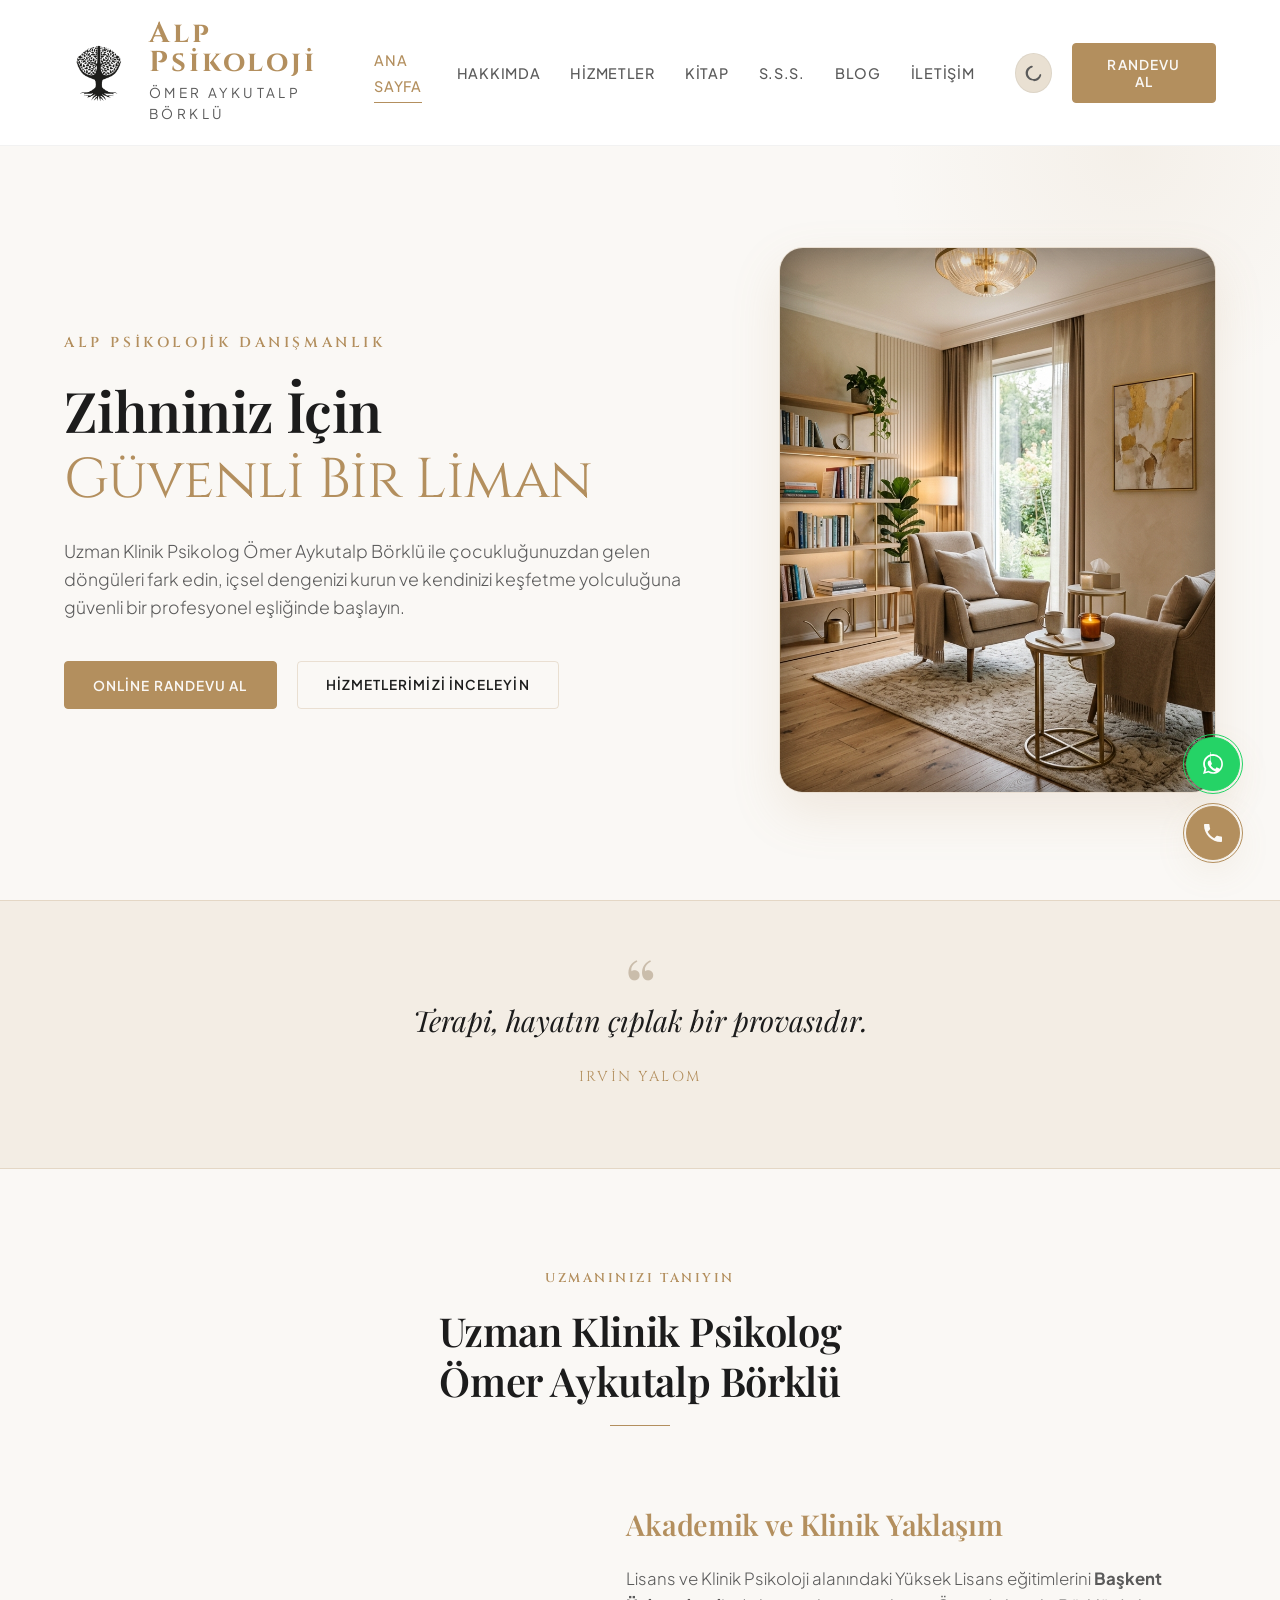
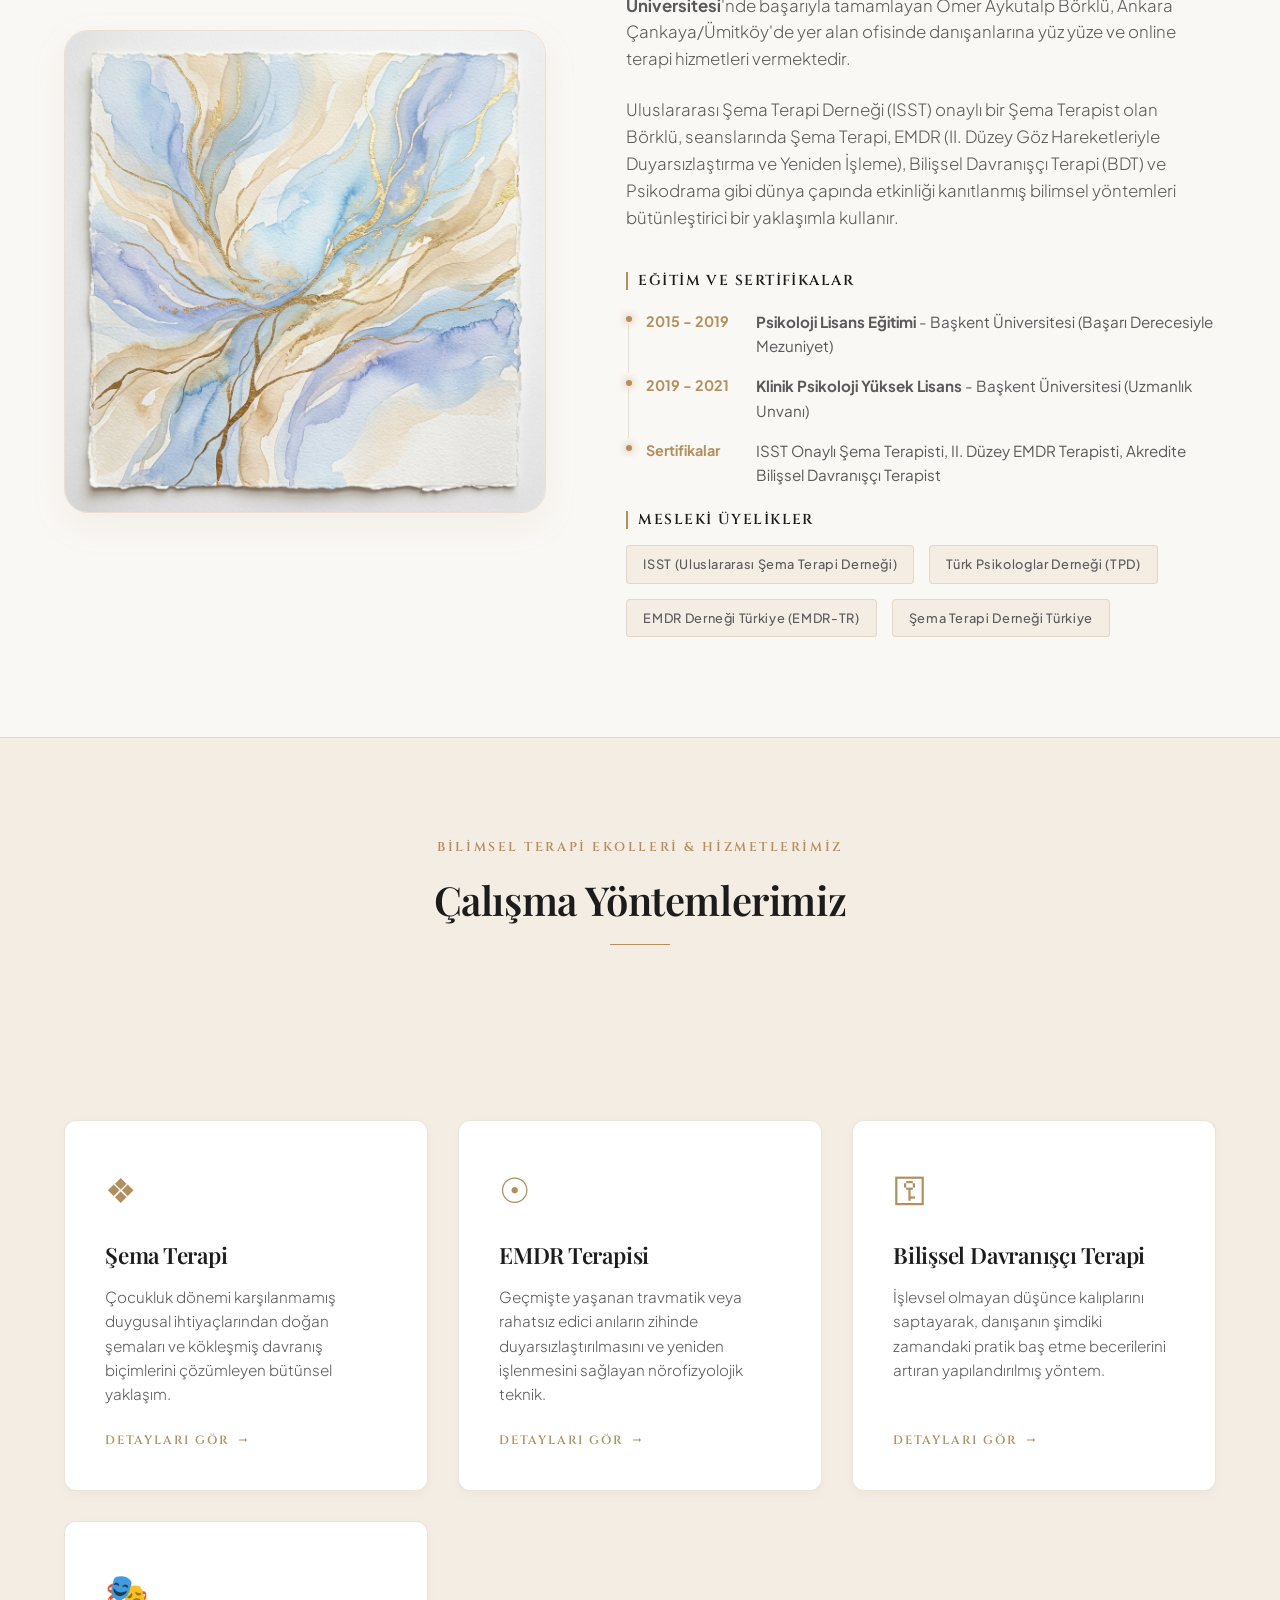
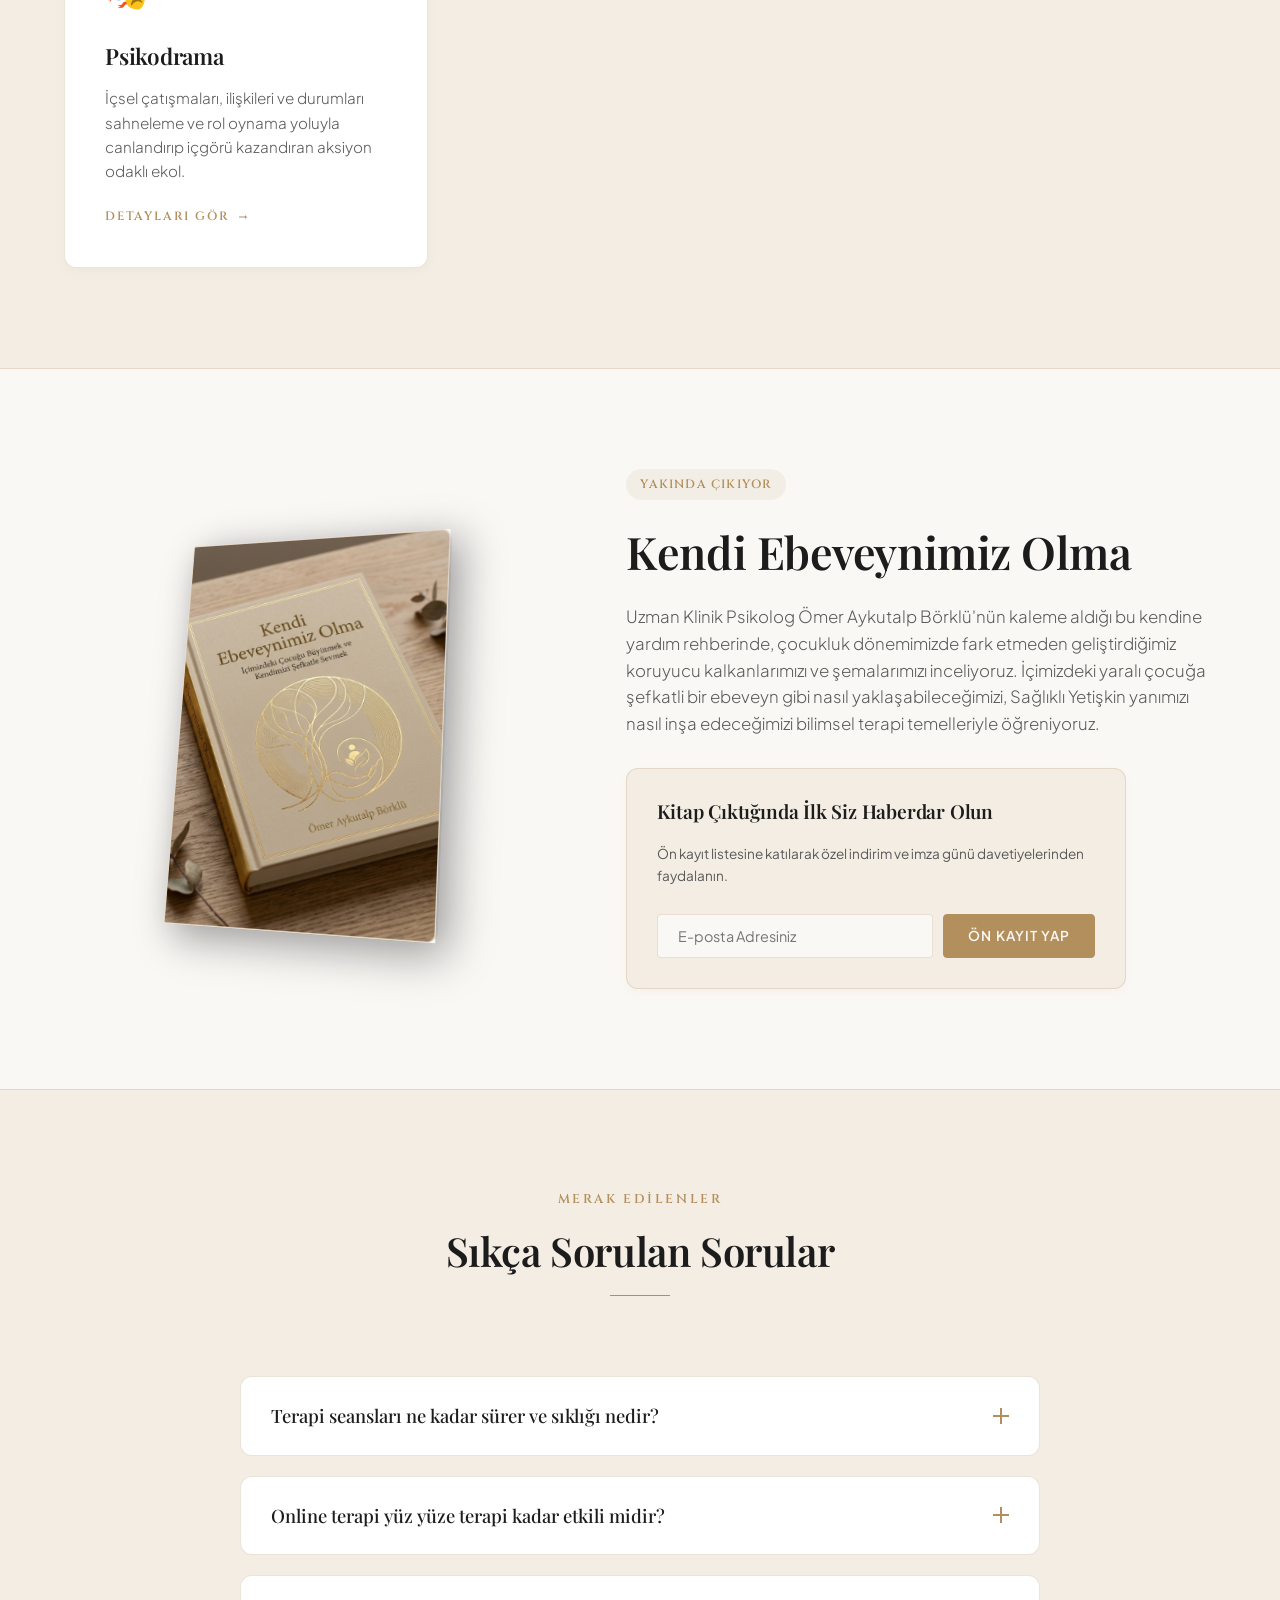
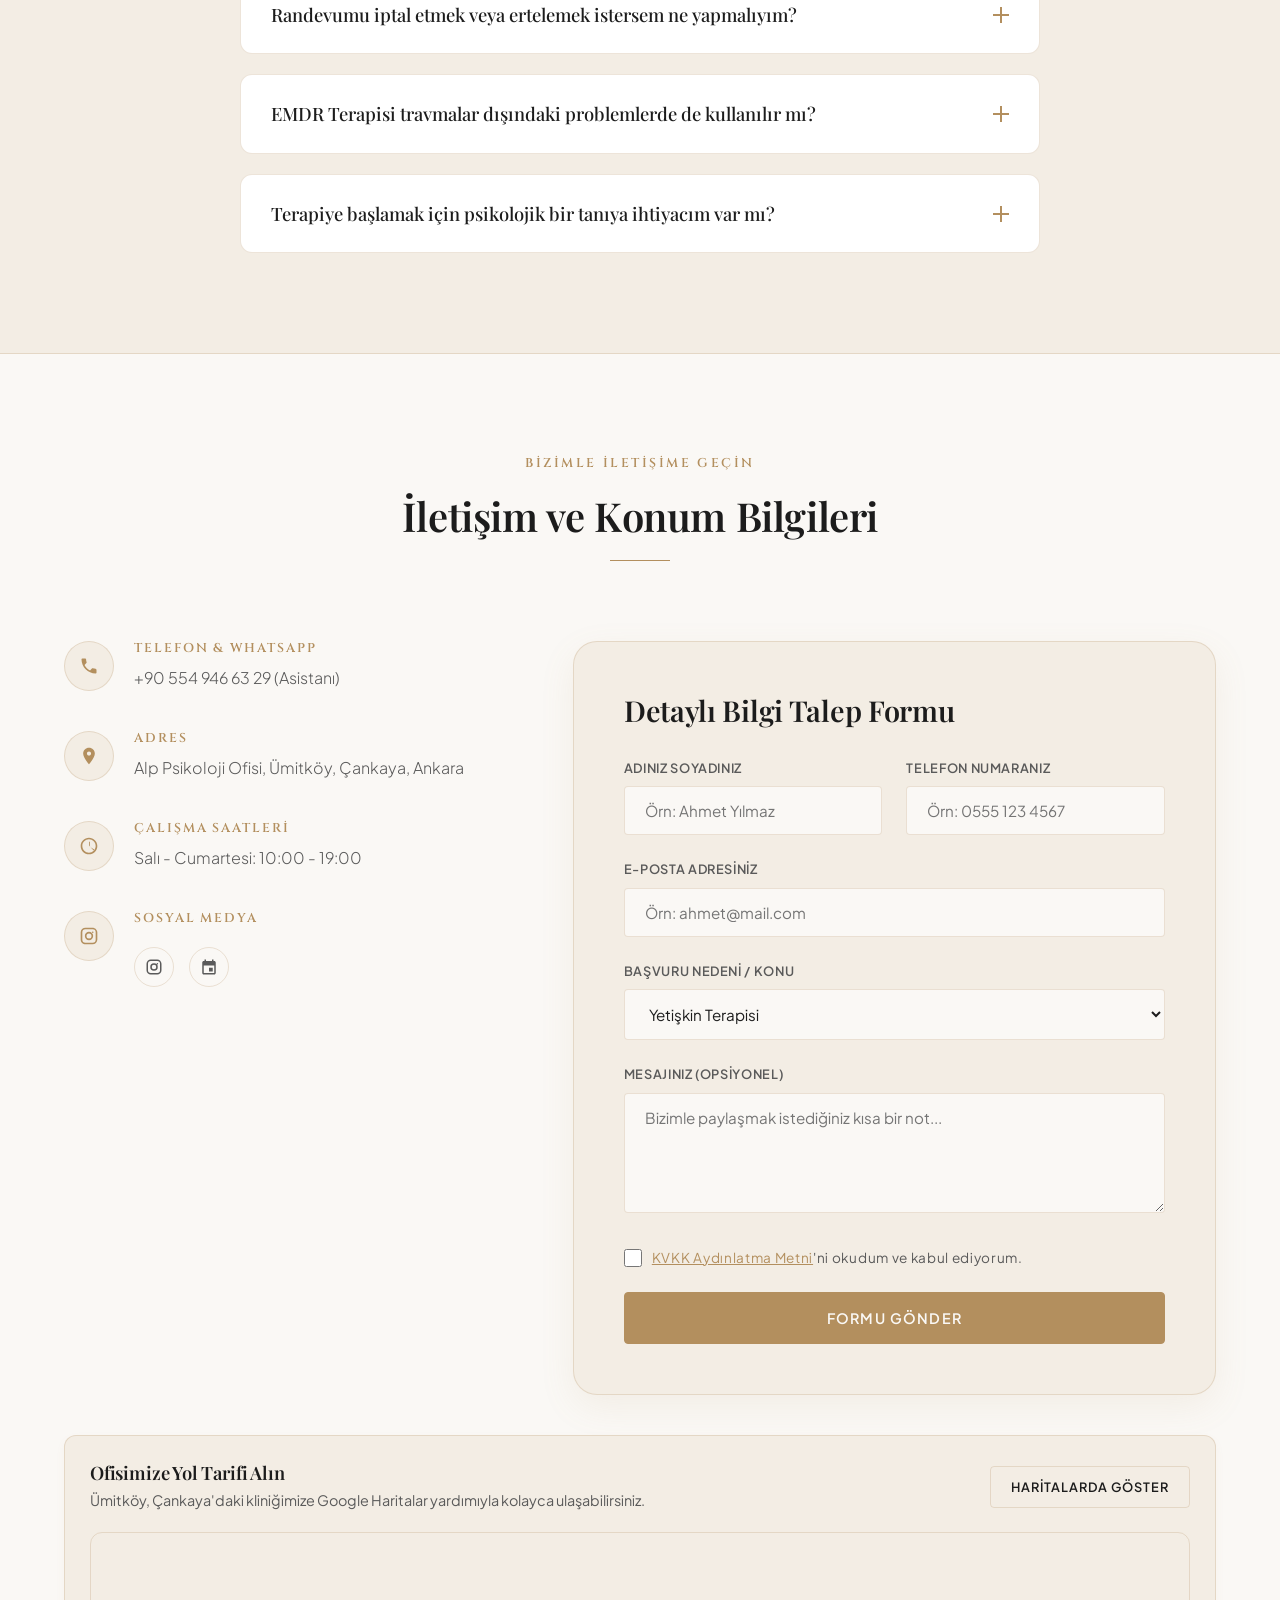
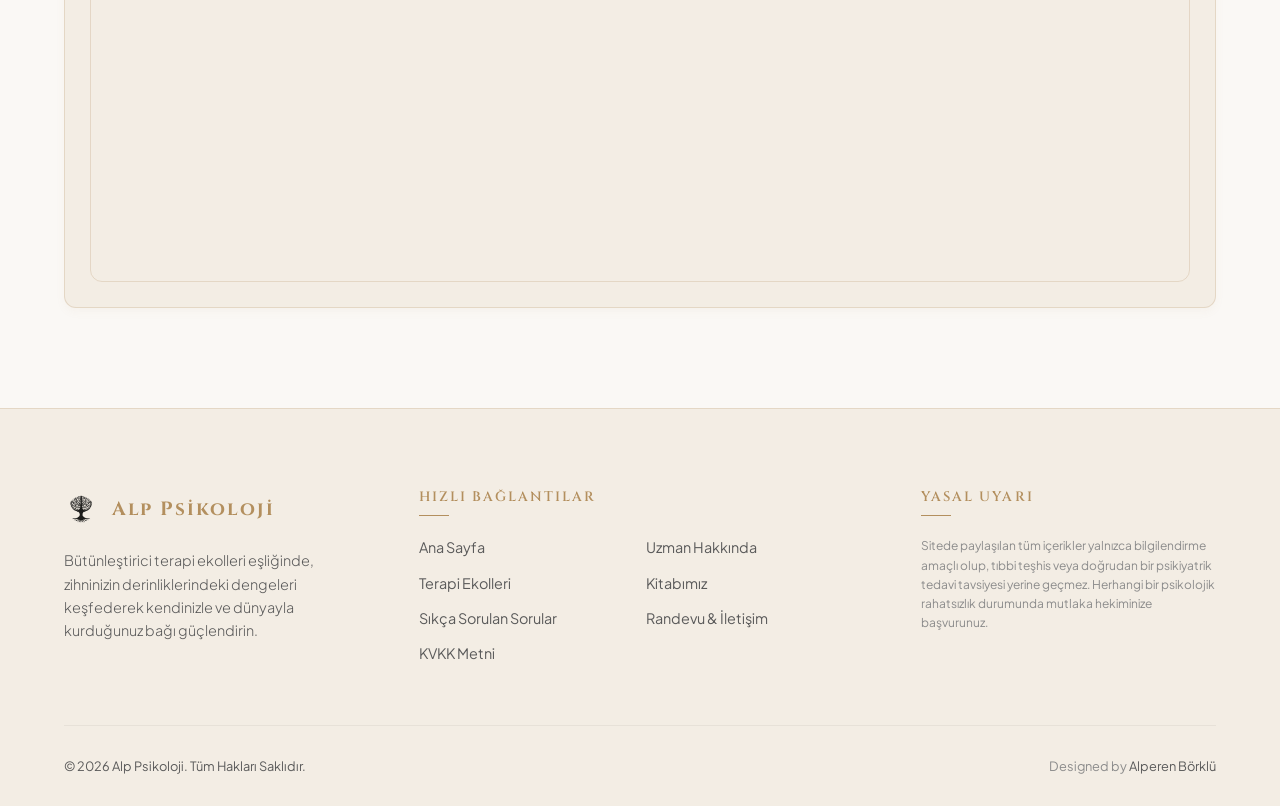
==== index.html @ 18c64558 "Move blog section and modal to dedicated blog.html subpage with safe cross-linking" ====
<!DOCTYPE html>
<html lang="tr" data-theme="dark">
<head>
    <meta charset="UTF-8">
    <meta name="viewport" content="width=device-width, initial-scale=1.0">
    <title>Alp Psikoloji | Uzman Klinik Psikolog Ömer Aykutalp Börklü</title>
    
    <!-- Meta Descriptions for SEO -->
    <meta name="description" content="Ankara Ümitköy'de Uzman Klinik Psikolog Ömer Aykutalp Börklü önderliğinde Şema Terapi, EMDR ve BDT ekolleriyle yetişkin, çift ve ergen terapisi. Alp Psikoloji.">
    <meta name="keywords" content="Alp Psikoloji, Aykutalp Börklü, Klinik Psikolog Ankara, Şema Terapi Ankara, EMDR Ankara, Ümitköy Psikolog, Çift Terapisi Ankara">
    <meta name="author" content="Alp Psikoloji">
    
    <!-- Favicon -->
    <link rel="icon" type="image/png" href="logo.png">
    
    <!-- CSS Stylesheet -->
    <link rel="stylesheet" href="style.css">
</head>
<body>

    <!-- ==========================================================================
       SVG Sprite Definition (Embedding icons directly to prevent external request failures)
       ========================================================================== -->
    <svg xmlns="http://www.w3.org/2000/svg" style="display: none;">
        <symbol id="icon-sun" viewBox="0 0 24 24">
            <path d="M12 7c-2.76 0-5 2.24-5 5s2.24 5 5 5 5-2.24 5-5-2.24-5-5-5zM2 13h2c.55 0 1-.45 1-1s-.45-1-1-1H2c-.55 0-1 .45-1 1s.45 1 1 1zm18 0h2c.55 0 1-.45 1-1s-.45-1-1-1h-2c-.55 0-1 .45-1 1s.45 1 1 1zM11 2v2c0 .55.45 1 1 1s1-.45 1-1V2c0-.55-.45-1-1-1s-1 .45-1 1zm0 18v2c0 .55.45 1 1 1s1-.45 1-1v-2c0-.55-.45-1-1-1s-1 .45-1 1zM5.99 4.58c-.39-.39-1.03-.39-1.41 0s-.39 1.03 0 1.41l1.06 1.06c.39.39 1.03.39 1.41 0s.39-1.03 0-1.41L5.99 4.58zm12.37 12.37c-.39-.39-1.03-.39-1.41 0s-.39 1.03 0 1.41l1.06 1.06c.39.39 1.03.39 1.41 0s.39-1.03 0-1.41l-1.06-1.06zm1.06-12.37c-.39-.39-1.03-.39-1.41 0l-1.06 1.06c-.39.39-.39 1.03 0 1.41s1.03.39 1.41 0l1.06-1.06c.39-.38.39-1.02 0-1.41zm-12.37 12.37c-.39-.39-1.03-.39-1.41 0l-1.06 1.06c-.39.39-.39 1.03 0 1.41s1.03.39 1.41 0l1.06-1.06c.39-.38.39-1.02 0-1.41z"/>
        </symbol>
        <symbol id="icon-moon" viewBox="0 0 24 24">
            <path d="M12.3 22h-.1c-5.5 0-10-4.5-10-10 0-4.8 3.5-8.9 8.2-9.8.6-.1 1.2.3 1.3.9.1.6-.2 1.2-.8 1.4-3.4 1-5.7 4.1-5.7 7.5 0 4.4 3.6 8 8 8 3.4 0 6.5-2.3 7.5-5.7.2-.6.8-.9 1.4-.8.6.1 1 .7.9 1.3-.9 4.7-5 8.2-9.8 8.2z"/>
        </symbol>
        <symbol id="icon-phone" viewBox="0 0 24 24">
            <path d="M20.01 15.38c-1.23 0-2.42-.2-3.53-.56-.35-.12-.74-.03-1.02.24l-2.2 2.2c-2.83-1.44-5.15-3.75-6.59-6.59l2.2-2.21c.28-.26.36-.65.25-1C8.7 6.45 8.5 5.25 8.5 4c0-.55-.45-1-1-1H4c-.55 0-1 .45-1 1 0 9.39 7.61 17 17 17 .55 0 1-.45 1-1v-3.5c0-.55-.45-1-1-1z"/>
        </symbol>
        <symbol id="icon-email" viewBox="0 0 24 24">
            <path d="M20 4H4c-1.1 0-1.99.9-1.99 2L2 18c0 1.1.9 2 2 2h16c1.1 0 2-.9 2-2V6c0-1.1-.9-2-2-2zm0 4l-8 5-8-5V6l8 5 8-5v2z"/>
        </symbol>
        <symbol id="icon-whatsapp" viewBox="0 0 24 24">
            <path d="M12.04 2c-5.46 0-9.91 4.45-9.91 9.91 0 1.75.46 3.45 1.32 4.95L2.05 22l5.25-1.38c1.45.79 3.08 1.21 4.74 1.21 5.46 0 9.91-4.45 9.91-9.91 0-2.65-1.03-5.14-2.9-7.01A9.816 9.816 0 0 0 12.04 2zm0 1.66c2.2 0 4.27.86 5.82 2.41a8.17 8.17 0 0 1 2.41 5.83c0 4.54-3.7 8.24-8.24 8.24-1.45 0-2.86-.38-4.11-1.11l-.3-.18-3.06.8.82-2.99-.2-.31a8.182 8.182 0 0 1-1.25-4.34c0-4.54 3.7-8.25 8.24-8.25zm-3.53 4.75c-.19 0-.52.07-.79.37-.27.3-1.03 1.01-1.03 2.47 0 1.46 1.07 2.87 1.22 3.08.15.2 2.1 3.2 5.08 4.49.71.31 1.26.49 1.69.63.71.22 1.36.19 1.87.12.57-.08 1.76-.72 2.01-1.41.25-.69.25-1.29.18-1.41-.07-.12-.27-.19-.57-.34-.3-.15-1.76-.87-2.03-.97-.27-.1-.47-.15-.67.15-.2.3-.77.97-.94 1.17-.17.2-.35.22-.65.07a8.216 8.216 0 0 1-2.48-1.53c-.76-.68-1.27-1.52-1.42-1.77-.15-.3-.02-.46.13-.61.13-.13.3-.35.45-.52.15-.17.2-.3.3-.5.1-.2.05-.37-.02-.52-.08-.15-.67-1.62-.92-2.22-.24-.6-.5-52-.69-.52zm0 .01z"/>
        </symbol>
        <symbol id="icon-location" viewBox="0 0 24 24">
            <path d="M12 2C8.13 2 5 5.13 5 9c0 5.25 7 13 7 13s7-7.75 7-13c0-3.87-3.13-7-7-7zm0 9.5c-1.38 0-2.5-1.12-2.5-2.5s1.12-2.5 2.5-2.5 2.5 1.12 2.5 2.5-1.12 2.5-2.5 2.5z"/>
        </symbol>
        <symbol id="icon-clock" viewBox="0 0 24 24">
            <path d="M11.99 2C6.47 2 2 6.48 2 12s4.47 10 9.99 10C17.52 22 22 17.52 22 12S17.52 2 11.99 2zm.01 18c-4.42 0-8-3.58-8-8s3.58-8 8-8 8 3.58 8 8-3.58 8-8 8zm-.5-13H13v6l5.25 3.15-.75 1.23L12 11.5V7z"/>
        </symbol>
        <symbol id="icon-arrow-right" viewBox="0 0 24 24">
            <path d="M16.01 11H4v2h12.01v3L20 12l-3.99-4v3z"/>
        </symbol>
        <symbol id="icon-close" viewBox="0 0 24 24">
            <path d="M19 6.41L17.59 5 12 10.59 6.41 5 5 6.41 10.59 12 5 17.59 6.41 19 12 13.41 17.59 19 19 17.59 13.41 12z"/>
        </symbol>
        <symbol id="icon-instagram" viewBox="0 0 24 24">
            <path d="M7.8 2h8.4C19.4 2 22 4.6 22 7.8v8.4a5.8 5.8 0 0 1-5.8 5.8H7.8C4.6 22 2 19.4 2 16.2V7.8A5.8 5.8 0 0 1 7.8 2zm-.2 2A3.6 3.6 0 0 0 4 7.6v8.8A3.6 3.6 0 0 0 7.6 20h8.8a3.6 3.6 0 0 0 3.6-3.6V7.6A3.6 3.6 0 0 0 16.4 4H7.6zm8.9 2.5a1 1 0 1 1 0 2 1 1 0 0 1 0-2zM12 7a5 5 0 1 1 0 10 5 5 0 0 1 0-10zm0 2a3 3 0 1 0 0 6 3 3 0 0 0 0-6z"/>
        </symbol>
        <symbol id="icon-doktortakvimi" viewBox="0 0 24 24">
            <!-- Calendar style vector representing Doctor Calendar -->
            <path d="M19 4h-1V2h-2v2H8V2H6v2H5c-1.11 0-1.99.9-1.99 2L3 20c0 1.1.89 2 2 2h14c1.1 0 2-.9 2-2V6c0-1.1-.9-2-2-2zm0 16H5V10h14v10zm-2-7h-5v5h5v-5z"/>
        </symbol>
    </svg>

    <!-- ==========================================================================
       Header / Navigation
       ========================================================================== -->
    <header>
        <div class="container header-container">
            <a href="#home" class="logo-link">
                <img src="logo-psikolog-aykutalp-börklü.png" alt="Alp Psikoloji Logo" class="logo-img logo-dark-theme">
                <img src="logo-psikolog-aykutalp-börklü-siyah.png" alt="Alp Psikoloji Logo" class="logo-img logo-light-theme">
                <div class="brand-text">
                    <span class="brand-name">Alp Psikoloji</span>
                    <span class="brand-sub">Ömer Aykutalp Börklü</span>
                </div>
            </a>
            
            <nav>
                <ul class="nav-list">
                    <li><a href="#home" class="nav-link active">Ana Sayfa</a></li>
                    <li><a href="#about" class="nav-link">Hakkımda</a></li>
                    <li><a href="#services" class="nav-link">Hizmetler</a></li>
                    <li><a href="#book" class="nav-link">Kitap</a></li>
                    <li><a href="#faq" class="nav-link">S.S.S.</a></li>
                    <li><a href="blog.html" class="nav-link">Blog</a></li>
                    <li><a href="#contact" class="nav-link">İletişim</a></li>
                </ul>
                <div class="nav-actions">
                    <button class="theme-toggle" id="theme-toggle" aria-label="Temayı Değiştir">
                        <svg class="theme-icon"><use href="#icon-sun"></use></svg>
                    </button>
                    <button class="btn btn-primary open-booking-wizard">Randevu Al</button>
                </div>
            </nav>
            
            <!-- Burger Menu for Mobile -->
            <div class="burger-menu" id="burger-menu" aria-label="Menüyü Aç">
                <div class="burger-bar"></div>
                <div class="burger-bar"></div>
                <div class="burger-bar"></div>
            </div>
        </div>
    </header>

    <!-- Mobile Nav Drawer Overlay -->
    <div class="mobile-nav-overlay" id="mobile-nav">
        <ul class="mobile-nav-list">
            <li><a href="#home" class="mobile-nav-link">Ana Sayfa</a></li>
            <li><a href="#about" class="mobile-nav-link">Hakkımda</a></li>
            <li><a href="#services" class="mobile-nav-link">Hizmetler</a></li>
            <li><a href="#book" class="mobile-nav-link">Kitap</a></li>
            <li><a href="#faq" class="mobile-nav-link">Sıkça Sorulan Sorular</a></li>
            <li><a href="blog.html" class="mobile-nav-link">Blog</a></li>
            <li><a href="#contact" class="mobile-nav-link">İletişim</a></li>
        </ul>
        <button class="btn btn-primary open-booking-wizard" style="width: 100%;">Randevu Al</button>
    </div>

    <main>
        <!-- ==========================================================================
           Hero Section
           ========================================================================== -->
        <section id="home" class="hero">
            <div class="container hero-grid">
                <div class="hero-content reveal">
                    <span class="hero-tagline">Alp Psikolojik Danışmanlık</span>
                    <h1 class="hero-title">Zihniniz İçin<br><span>Güvenli Bir Liman</span></h1>
                    <p class="hero-description">Uzman Klinik Psikolog Ömer Aykutalp Börklü ile çocukluğunuzdan gelen döngüleri fark edin, içsel dengenizi kurun ve kendinizi keşfetme yolculuğuna güvenli bir profesyonel eşliğinde başlayın.</p>
                    <div class="hero-buttons">
                        <button class="btn btn-primary open-booking-wizard">Online Randevu Al</button>
                        <a href="#services" class="btn btn-secondary">Hizmetlerimizi İnceleyin</a>
                    </div>
                </div>
                <div class="hero-img-wrapper reveal reveal-delay-2">
                    <img src="images/office_interior.png" alt="Alp Psikoloji Ofis" class="hero-img">
                </div>
            </div>
        </section>

        <!-- ==========================================================================
           Quote Section
           ========================================================================== -->
        <section class="quote-section">
            <div class="container quote-container reveal">
                <span class="quote-icon">“</span>
                <p class="quote-text">Terapi, hayatın çıplak bir provasıdır.</p>
                <span class="quote-author">Irvin Yalom</span>
            </div>
        </section>

        <!-- ==========================================================================
           Hakkımda (About) Section
           ========================================================================== -->
        <section id="about" class="about">
            <div class="container">
                <div class="section-header reveal">
                    <span class="section-subtitle">Uzmanınızı Tanıyın</span>
                    <h2 class="section-title">Uzman Klinik Psikolog<br>Ömer Aykutalp Börklü</h2>
                </div>
                
                <div class="about-grid">
                    <div class="about-img-wrapper reveal">
                        <img src="images/therapy_abstract.png" alt="Sanatsal Terapi Temsili" class="about-img">
                    </div>
                    
                    <div class="about-bio reveal reveal-delay-2">
                        <h3>Akademik ve Klinik Yaklaşım</h3>
                        <p class="about-text">Lisans ve Klinik Psikoloji alanındaki Yüksek Lisans eğitimlerini <strong>Başkent Üniversitesi</strong>'nde başarıyla tamamlayan Ömer Aykutalp Börklü, Ankara Çankaya/Ümitköy'de yer alan ofisinde danışanlarına yüz yüze ve online terapi hizmetleri vermektedir.</p>
                        <p class="about-text">Uluslararası Şema Terapi Derneği (ISST) onaylı bir Şema Terapist olan Börklü, seanslarında Şema Terapi, EMDR (II. Düzey Göz Hareketleriyle Duyarsızlaştırma ve Yeniden İşleme), Bilişsel Davranışçı Terapi (BDT) ve Psikodrama gibi dünya çapında etkinliği kanıtlanmış bilimsel yöntemleri bütünleştirici bir yaklaşımla kullanır.</p>
                        
                        <div class="about-education">
                            <h4 class="education-title">Eğitim ve Sertifikalar</h4>
                            <div class="timeline">
                                <div class="timeline-item">
                                    <span class="timeline-year">2015 - 2019</span>
                                    <p class="timeline-desc"><strong>Psikoloji Lisans Eğitimi</strong> - Başkent Üniversitesi (Başarı Derecesiyle Mezuniyet)</p>
                                </div>
                                <div class="timeline-item">
                                    <span class="timeline-year">2019 - 2021</span>
                                    <p class="timeline-desc"><strong>Klinik Psikoloji Yüksek Lisans</strong> - Başkent Üniversitesi (Uzmanlık Unvanı)</p>
                                </div>
                                <div class="timeline-item">
                                    <span class="timeline-year">Sertifikalar</span>
                                    <p class="timeline-desc">ISST Onaylı Şema Terapisti, II. Düzey EMDR Terapisti, Akredite Bilişsel Davranışçı Terapist</p>
                                </div>
                            </div>
                        </div>

                        <div class="about-memberships">
                            <h4 class="education-title" style="margin-bottom: 12px;">Mesleki Üyelikler</h4>
                            <div class="memberships-grid">
                                <span class="membership-tag">ISST (Uluslararası Şema Terapi Derneği)</span>
                                <span class="membership-tag">Türk Psikologlar Derneği (TPD)</span>
                                <span class="membership-tag">EMDR Derneği Türkiye (EMDR-TR)</span>
                                <span class="membership-tag">Şema Terapi Derneği Türkiye</span>
                            </div>
                        </div>
                    </div>
                </div>
            </div>
        </section>

        <!-- ==========================================================================
           Ekoller & Hizmetler (Services) Section
           ========================================================================== -->
        <section id="services" class="services">
            <div class="container">
                <div class="section-header reveal">
                    <span class="section-subtitle">Bilimsel Terapi Ekolleri & Hizmetlerimiz</span>
                    <h2 class="section-title">Çalışma Yöntemlerimiz</h2>
                </div>

                <div class="tabs-container reveal">
                    <button class="tab-btn active" data-tab="tab-methods">Uygulanan Terapi Ekolleri</button>
                    <button class="tab-btn" data-tab="tab-specialties">Uzmanlık Alanları</button>
                </div>

                <!-- Tab 1: Methods -->
                <div id="tab-methods" class="tab-pane active">
                    <div class="methods-grid">
                        <div class="method-card reveal" data-content-key="schema-terapi">
                            <div>
                                <div class="method-icon">❖</div>
                                <h3 class="method-title">Şema Terapi</h3>
                                <p class="method-desc">Çocukluk dönemi karşılanmamış duygusal ihtiyaçlarından doğan şemaları ve kökleşmiş davranış biçimlerini çözümleyen bütünsel yaklaşım.</p>
                            </div>
                            <span class="method-more">Detayları Gör <svg><use href="#icon-arrow-right"></use></svg></span>
                        </div>

                        <div class="method-card reveal reveal-delay-1" data-content-key="emdr-terapisi">
                            <div>
                                <div class="method-icon">☉</div>
                                <h3 class="method-title">EMDR Terapisi</h3>
                                <p class="method-desc">Geçmişte yaşanan travmatik veya rahatsız edici anıların zihinde duyarsızlaştırılmasını ve yeniden işlenmesini sağlayan nörofizyolojik teknik.</p>
                            </div>
                            <span class="method-more">Detayları Gör <svg><use href="#icon-arrow-right"></use></svg></span>
                        </div>

                        <div class="method-card reveal reveal-delay-2" data-content-key="bdt-terapisi">
                            <div>
                                <div class="method-icon">⚿</div>
                                <h3 class="method-title">Bilişsel Davranışçı Terapi</h3>
                                <p class="method-desc">İşlevsel olmayan düşünce kalıplarını saptayarak, danışanın şimdiki zamandaki pratik baş etme becerilerini artıran yapılandırılmış yöntem.</p>
                            </div>
                            <span class="method-more">Detayları Gör <svg><use href="#icon-arrow-right"></use></svg></span>
                        </div>

                        <div class="method-card reveal reveal-delay-3" data-content-key="psikodrama">
                            <div>
                                <div class="method-icon">🎭</div>
                                <h3 class="method-title">Psikodrama</h3>
                                <p class="method-desc">İçsel çatışmaları, ilişkileri ve durumları sahneleme ve rol oynama yoluyla canlandırıp içgörü kazandıran aksiyon odaklı ekol.</p>
                            </div>
                            <span class="method-more">Detayları Gör <svg><use href="#icon-arrow-right"></use></svg></span>
                        </div>
                    </div>
                </div>

                <!-- Tab 2: Specialties -->
                <div id="tab-specialties" class="tab-pane">
                    <div class="specialties-grid">
                        <div class="specialty-item" data-content-key="yetiskin-terapisi">
                            <span class="specialty-bullet"></span>
                            <span class="specialty-title">Yetişkin Psikoterapisi</span>
                        </div>
                        <div class="specialty-item" data-content-key="cift-terapisi">
                            <span class="specialty-bullet"></span>
                            <span class="specialty-title">Aile & Çift Danışmanlığı</span>
                        </div>
                        <div class="specialty-item" data-content-key="ergen-terapisi">
                            <span class="specialty-bullet"></span>
                            <span class="specialty-title">Çocuk-Ergen Danışmanlığı</span>
                        </div>
                        <div class="specialty-item" data-content-key="yas-danismanligi">
                            <span class="specialty-bullet"></span>
                            <span class="specialty-title">Yas Danışmanlığı</span>
                        </div>
                    </div>
                </div>
            </div>
        </section>

        <!-- ==========================================================================
           Book Promotion Section
           ========================================================================== -->
        <section id="book" class="book-section">
            <div class="container book-grid">
                <div class="book-showcase reveal">
                    <div class="book-container">
                        <div class="book-spine"></div>
                        <div class="book-cover">
                            <img src="images/book_cover.png" alt="Kendi Ebeveynimiz Olma Kitap Kapağı">
                        </div>
                        <div class="book-pages"></div>
                    </div>
                </div>

                <div class="book-info reveal reveal-delay-2">
                    <span class="book-label">Yakında Çıkıyor</span>
                    <h2 class="book-title">Kendi Ebeveynimiz Olma</h2>
                    <p class="book-desc">Uzman Klinik Psikolog Ömer Aykutalp Börklü'nün kaleme aldığı bu kendine yardım rehberinde, çocukluk dönemimizde fark etmeden geliştirdiğimiz koruyucu kalkanlarımızı ve şemalarımızı inceliyoruz. İçimizdeki yaralı çocuğa şefkatli bir ebeveyn gibi nasıl yaklaşabileceğimizi, Sağlıklı Yetişkin yanımızı nasıl inşa edeceğimizi bilimsel terapi temelleriyle öğreniyoruz.</p>
                    
                    <form class="waitlist-form" id="waitlist-form">
                        <h3 class="waitlist-title">Kitap Çıktığında İlk Siz Haberdar Olun</h3>
                        <p style="font-size: 0.85rem; color: var(--text-secondary); margin-bottom: 12px;">Ön kayıt listesine katılarak özel indirim ve imza günü davetiyelerinden faydalanın.</p>
                        <div class="waitlist-input-group">
                            <input type="email" placeholder="E-posta Adresiniz" class="waitlist-input" required aria-label="E-posta">
                            <button type="submit" class="btn btn-primary">Ön Kayıt Yap</button>
                        </div>
                        <div class="form-success-msg"></div>
                    </form>
                </div>
            </div>
        </section>

        <!-- ==========================================================================
           FAQ Section
           ========================================================================== -->
        <section id="faq" class="faq">
            <div class="container">
                <div class="section-header reveal">
                    <span class="section-subtitle">Merak Edilenler</span>
                    <h2 class="section-title">Sıkça Sorulan Sorular</h2>
                </div>

                <div class="faq-list reveal">
                    <div class="faq-item">
                        <div class="faq-question">
                            <span class="faq-title">Terapi seansları ne kadar sürer ve sıklığı nedir?</span>
                            <div class="faq-toggle-icon"></div>
                        </div>
                        <div class="faq-answer">
                            <div class="faq-answer-inner">
                                Bireysel terapi seanslarımız standart olarak 50 dakika sürmektedir. Terapi sıklığı, başlangıçta genellikle haftada bir kez olarak planlanır. Süreç ilerledikçe ve danışanın ihtiyacına göre iki haftada bire veya daha uzun aralıklara çekilebilir.
                            </div>
                        </div>
                    </div>

                    <div class="faq-item">
                        <div class="faq-question">
                            <span class="faq-title">Online terapi yüz yüze terapi kadar etkili midir?</span>
                            <div class="faq-toggle-icon"></div>
                        </div>
                        <div class="faq-answer">
                            <div class="faq-answer-inner">
                                Evet, bilimsel çalışmalar online terapinin (özellikle BDT, Şema Terapi ve EMDR süreçlerinde) yüz yüze terapi kadar etkili olduğunu göstermektedir. Şehir dışı veya yurt dışındaki danışanlarımız ya da fiziki olarak ofise gelemeyecek durumda olanlar için online terapi son derece verimli ve konforlu bir alternatiftir.
                            </div>
                        </div>
                    </div>

                    <div class="faq-item">
                        <div class="faq-question">
                            <span class="faq-title">Randevumu iptal etmek veya ertelemek istersem ne yapmalıyım?</span>
                            <div class="faq-toggle-icon"></div>
                        </div>
                        <div class="faq-answer">
                            <div class="faq-answer-inner">
                                Planlanan terapi saatleri size özel olarak ayrıldığından, randevu iptali veya erteleme taleplerinizi seans saatinden en az 24 saat önce asistanımıza iletmeniz gerekmektedir. Son 24 saat içerisinde yapılan iptallerde seans ücreti yansıtılabilmektedir.
                            </div>
                        </div>
                    </div>

                    <div class="faq-item">
                        <div class="faq-question">
                            <span class="faq-title">EMDR Terapisi travmalar dışındaki problemlerde de kullanılır mı?</span>
                            <div class="faq-toggle-icon"></div>
                        </div>
                        <div class="faq-answer">
                            <div class="faq-answer-inner">
                                Evet. EMDR terapisi büyük travmaların (kazalar, kayıplar, doğal afetler) yanı sıra; yaygın anksiyete, panik bozukluk, sosyal fobi, sınav kaygısı, performans kaygısı, yas ve kronik ağrılar gibi beynin işlevsel olmayan şekilde depoladığı her türlü zorlayıcı anının ve olumsuz inancın dönüştürülmesinde etkilidir.
                            </div>
                        </div>
                    </div>

                    <div class="faq-item">
                        <div class="faq-question">
                            <span class="faq-title">Terapiye başlamak için psikolojik bir tanıya ihtiyacım var mı?</span>
                            <div class="faq-toggle-icon"></div>
                        </div>
                        <div class="faq-answer">
                            <div class="faq-answer-inner">
                                Kesinlikle hayır. Terapiye başlamak için klinik bir teşhisinizin olması gerekmez. Hayatınızdaki ilişkisel sıkışmalar, kendinizi tıkanmış hissettiğiniz döngüler, yas, karar verme süreçleri, kendinizi daha iyi tanıma isteği veya sadece kendinize ait tarafsız bir paylaşım alanı oluşturma arzusu terapiye başlamak için en geçerli nedenlerdir.
                            </div>
                        </div>
                    </div>
                </div>
            </div>
        </section>

        <!-- ==========================================================================
           İletişim & Randevu (Contact) Section
           ========================================================================== -->
        <section id="contact" class="contact">
            <div class="container">
                <div class="section-header reveal">
                    <span class="section-subtitle">Bizimle İletişime Geçin</span>
                    <h2 class="section-title">İletişim ve Konum Bilgileri</h2>
                </div>

                <div class="contact-grid">
                    <div class="contact-info reveal">
                        <div class="contact-card">
                            <div class="contact-icon-wrapper">
                                <svg><use href="#icon-phone"></use></svg>
                            </div>
                            <div class="contact-card-content">
                                <h4>Telefon & WhatsApp</h4>
                                <p><a href="tel:+905549466329">+90 554 946 63 29</a> (Asistanı)</p>
                            </div>
                        </div>

                        <a href="https://www.google.com/maps/place/Klinik+Psikolog+Aykutalp+B%C3%B6rkl%C3%BC/@39.886705,32.6930462,17z/data=!3m1!4b1!4m6!3m5!1s0x14d339d3368fb105:0xf75956138d54cc17!8m2!3d39.886701!4d32.6979171!16s%2Fg%2F11lcpq_rms?entry=ttu&g_ep=EgoyMDI2MDYxMC4wIKXMDSoASAFQAw%3D%3D" target="_blank" class="contact-card">
                            <div class="contact-icon-wrapper">
                                <svg><use href="#icon-location"></use></svg>
                            </div>
                            <div class="contact-card-content">
                                <h4>Adres</h4>
                                <p>Alp Psikoloji Ofisi, Ümitköy, Çankaya, Ankara</p>
                            </div>
                        </a>

                        <div class="contact-card">
                            <div class="contact-icon-wrapper">
                                <svg><use href="#icon-clock"></use></svg>
                            </div>
                            <div class="contact-card-content">
                                <h4>Çalışma Saatleri</h4>
                                <p>Salı - Cumartesi: 10:00 - 19:00</p>
                            </div>
                        </div>

                        <div class="contact-card">
                            <div class="contact-icon-wrapper">
                                <svg><use href="#icon-instagram"></use></svg>
                            </div>
                            <div class="contact-card-content">
                                <h4>Sosyal Medya</h4>
                                <div class="contact-socials">
                                    <a href="https://www.instagram.com/psikologaykutalpborklu/" target="_blank" class="social-circle" aria-label="Instagram">
                                        <svg><use href="#icon-instagram"></use></svg>
                                    </a>
                                    <a href="https://www.doktortakvimi.com/omer-aykutalp-borklu/psikoloji/ankara" target="_blank" class="social-circle" aria-label="DoktorTakvimi">
                                        <svg><use href="#icon-doktortakvimi"></use></svg>
                                    </a>
                                </div>
                            </div>
                        </div>
                    </div>

                    <!-- Contact/Appointment Message Form -->
                    <div class="contact-form-wrapper reveal reveal-delay-2">
                        <h3 class="contact-form-title">Detaylı Bilgi Talep Formu</h3>
                        <form class="contact-form" id="direct-contact-form" action="javascript:void(0);">
                            <div class="input-box">
                                <label for="form-name">Adınız Soyadınız</label>
                                <input type="text" id="form-name" class="form-input" required placeholder="Örn: Ahmet Yılmaz">
                            </div>
                            <div class="input-box">
                                <label for="form-phone">Telefon Numaranız</label>
                                <input type="tel" id="form-phone" class="form-input" required placeholder="Örn: 0555 123 4567">
                            </div>
                            <div class="input-box form-full-width">
                                <label for="form-email">E-posta Adresiniz</label>
                                <input type="email" id="form-email" class="form-input" required placeholder="Örn: ahmet@mail.com">
                            </div>
                            <div class="input-box form-full-width">
                                <label for="form-subject">Başvuru Nedeni / Konu</label>
                                <select id="form-subject" class="form-select">
                                    <option value="Yetişkin Terapi">Yetişkin Terapisi</option>
                                    <option value="Çift Terapi">Aile & Çift Terapisi</option>
                                    <option value="Ergen Terapi">Çocuk - Ergen Terapisi</option>
                                    <option value="EMDR Terapi">EMDR Terapi</option>
                                    <option value="Genel Sorular">Diğer Konular / Bilgi Talebi</option>
                                </select>
                            </div>
                            <div class="input-box form-full-width">
                                <label for="form-msg">Mesajınız (Opsiyonel)</label>
                                <textarea id="form-msg" class="form-textarea" placeholder="Bizimle paylaşmak istediğiniz kısa bir not..."></textarea>
                            </div>
                            <div class="input-box form-full-width checkbox-box" style="flex-direction: row; align-items: center; gap: 10px; margin-top: 10px;">
                                <input type="checkbox" id="form-kvkk" required style="width: 18px; height: 18px; accent-color: var(--accent-gold); cursor: pointer;">
                                <label for="form-kvkk" style="text-transform: none; font-size: 0.85rem; font-weight: 400; cursor: pointer; color: var(--text-secondary);">
                                    <a href="#" class="open-kvkk-modal" style="text-decoration: underline; color: var(--accent-gold);">KVKK Aydınlatma Metni</a>'ni okudum ve kabul ediyorum.
                                </label>
                            </div>
                            <button type="submit" class="btn btn-primary">Formu Gönder</button>
                            <div class="form-success-msg" id="contact-success-msg"></div>
                        </form>
                    </div>
                </div>

                <!-- Google Map Card with Live Iframe -->
                <div class="map-link-card reveal" style="flex-direction: column; align-items: stretch; gap: 20px; padding: 25px;">
                    <div style="display: flex; justify-content: space-between; align-items: center; flex-wrap: wrap; gap: 15px;">
                        <div>
                            <h4 style="font-family: var(--font-heading); font-size: 1.15rem; margin-bottom: 5px;">Ofisimize Yol Tarifi Alın</h4>
                            <p style="font-size: 0.9rem; color: var(--text-secondary);">Ümitköy, Çankaya'daki kliniğimize Google Haritalar yardımıyla kolayca ulaşabilirsiniz.</p>
                        </div>
                        <a href="https://www.google.com/maps/place/Klinik+Psikolog+Aykutalp+B%C3%B6rkl%C3%BC/@39.886705,32.6930462,17z/data=!3m1!4b1!4m6!3m5!1s0x14d339d3368fb105:0xf75956138d54cc17!8m2!3d39.886701!4d32.6979171!16s%2Fg%2F11lcpq_rms?entry=ttu&g_ep=EgoyMDI2MDYxMC4wIKXMDSoASAFQAw%3D%3D" target="_blank" class="btn btn-secondary map-link-btn">Haritalarda Göster</a>
                    </div>
                    <div style="width: 100%; border-radius: var(--border-radius-md); overflow: hidden; border: 1px solid var(--border-color); aspect-ratio: 16 / 9; max-height: 350px;">
                        <iframe src="https://www.google.com/maps/embed?pb=!1m18!1m12!1m3!1d3060.7711467471676!2d32.69534217654519!3d39.88670498751515!2m3!1f0!2f0!3f0!3m2!1i1024!2i768!4f13.1!3m3!1m2!1s0x14d339d3368fb105%3A0xf75956138d54cc17!2sKlinik%20Psikolog%20Aykutalp%20B%C3%B6rkl%C3%BC!5e0!3m2!1str!2str!4v1718324000000!5m2!1str!2str" width="100%" height="100%" style="border:0;" allowfullscreen="" loading="lazy" referrerpolicy="no-referrer-when-downgrade"></iframe>
                    </div>
                </div>
            </div>
        </section>
    </main>

    <!-- ==========================================================================
       Footer
       ========================================================================== -->
    <footer>
        <div class="container footer-grid">
            <div class="footer-col">
                <div class="footer-logo">
                    <img src="logo-psikolog-aykutalp-börklü.png" alt="Alp Psikoloji Logo" class="footer-logo-img logo-dark-theme">
                    <img src="logo-psikolog-aykutalp-börklü-siyah.png" alt="Alp Psikoloji Logo" class="footer-logo-img logo-light-theme">
                    <span class="brand-name" style="font-size: 1.2rem;">Alp Psikoloji</span>
                </div>
                <p class="footer-desc">Bütünleştirici terapi ekolleri eşliğinde, zihninizin derinliklerindeki dengeleri keşfederek kendinizle ve dünyayla kurduğunuz bağı güçlendirin.</p>
            </div>
            
            <div class="footer-col">
                <h4 class="footer-title">Hızlı Bağlantılar</h4>
                <div class="footer-links">
                    <a href="index.html#home">Ana Sayfa</a>
                    <a href="index.html#about">Uzman Hakkında</a>
                    <a href="index.html#services">Terapi Ekolleri</a>
                    <a href="index.html#book">Kitabımız</a>
                    <a href="index.html#faq">Sıkça Sorulan Sorular</a>
                    <a href="index.html#contact">Randevu & İletişim</a>
                    <a href="#" class="open-kvkk-modal">KVKK Metni</a>
                </div>
            </div>
            
            <div class="footer-col">
                <h4 class="footer-title">Yasal Uyarı</h4>
                <p class="footer-legal-notice">Sitede paylaşılan tüm içerikler yalnızca bilgilendirme amaçlı olup, tıbbi teşhis veya doğrudan bir psikiyatrik tedavi tavsiyesi yerine geçmez. Herhangi bir psikolojik rahatsızlık durumunda mutlaka hekiminize başvurunuz.</p>
            </div>
        </div>
        
        <div class="container footer-bottom">
            <p class="copyright">&copy; 2026 Alp Psikoloji. Tüm Hakları Saklıdır.</p>
            <p class="developer-credit">Designed by <a href="https://alperenborklu.com" target="_blank">Alperen Börklü</a></p>
        </div>
    </footer>

    <!-- ==========================================================================
       Interactive Modals
       ========================================================================== -->
    
    <!-- Modal 1: Details Modal for Therapy Ekolleri & Specialties -->
    <div class="modal-overlay" id="details-modal">
        <div class="modal-box">
            <button class="modal-close-btn" aria-label="Kapat"><svg><use href="#icon-close"></use></svg></button>
            <div class="modal-body">
                <div class="detail-modal-header">
                    <span class="detail-modal-tag">Detay</span>
                    <h3 class="detail-modal-title">Başlık</h3>
                </div>
                <div class="detail-modal-content">
                    <!-- Dynamic Body Content Filled from script.js -->
                </div>
            </div>
        </div>
    </div>

    <!-- Modal 3: KVKK Aydınlatma Metni -->
    <div class="modal-overlay" id="kvkk-modal">
        <div class="modal-box" style="max-width: 650px;">
            <button class="modal-close-btn" aria-label="Kapat"><svg><use href="#icon-close"></use></svg></button>
            <div class="modal-body">
                <div class="detail-modal-header">
                    <span class="detail-modal-tag">Yasal Bilgilendirme</span>
                    <h3 class="detail-modal-title">KVKK Aydınlatma Metni</h3>
                </div>
                <div class="detail-modal-content" style="font-size: 0.9rem; line-height: 1.6; color: var(--text-secondary); display: flex; flex-direction: column; gap: 15px;">
                    <p><strong>Veri Sorumlusu:</strong> Alp Psikoloji - Uzman Klinik Psikolog Ömer Aykutalp Börklü</p>
                    <p>6698 sayılı Kişisel Verilerin Korunması Kanunu ("KVKK") uyarınca, kişisel verileriniz veri sorumlusu sıfatıyla tarafımızca aşağıda açıklanan kapsamda işlenebilecektir.</p>
                    
                    <h4 style="font-family: var(--font-heading); margin-top: 10px; color: var(--accent-gold); font-size: 1.1rem;">1. Kişisel Verilerin İşlenme Amacı</h4>
                    <p>Toplanan kişisel verileriniz (ad-soyad, telefon, e-posta, talep edilen hizmet ve (varsa) mesajınız); randevu talebinizin oluşturulması, terapi süreçlerinin planlanması, iletişim faaliyetlerinin yürütülmesi ve yasal yükümlülüklerin yerine getirilmesi amaçlarıyla işlenmektedir.</p>
                    
                    <h4 style="font-family: var(--font-heading); margin-top: 10px; color: var(--accent-gold); font-size: 1.1rem;">2. Kişisel Verilerin Aktarılması</h4>
                    <p>Kişisel verileriniz, herhangi bir üçüncü şahsa veya kuruma ticari amaçla aktarılmamakta olup; yalnızca yasal mevzuat uyarınca yetkili resmi kurum ve kuruluşlara, hukuki yükümlülüklerimizi yerine getirmek amacıyla aktarılabilecektir.</p>
                    
                    <h4 style="font-family: var(--font-heading); margin-top: 10px; color: var(--accent-gold); font-size: 1.1rem;">3. Veri Sahibi Olarak Haklarınız</h4>
                    <p>KVKK'nın 11. maddesi kapsamında, kişisel verilerinizin işlenip işlenmediğini öğrenme, işlenmişse buna ilişkin bilgi talep etme, kişisel verilerinizin eksik veya yanlış işlenmiş olması hâlinde bunların düzeltilmesini isteme ve verilerinizin silinmesini talep etme haklarına sahipsiniz. Haklarınızı kullanmak için kliniğimizle doğrudan iletişime geçebilirsiniz.</p>
                </div>
            </div>
        </div>
    </div>

    <!-- Modal 2: Multi-step Appointment Booking Wizard -->
    <div class="modal-overlay" id="booking-modal">
        <div class="modal-box" style="max-width: 650px;">
            <button class="modal-close-btn" aria-label="Kapat"><svg><use href="#icon-close"></use></svg></button>
            <div class="modal-body">
                <div class="wizard-header">
                    <h3 class="wizard-title" style="font-family: var(--font-branding); font-size: 1.4rem; color: var(--accent-gold); letter-spacing: 0.05em; text-align: center;">Randevu Talep Sistemi</h3>
                </div>
                
                <!-- Steps Indicator Progress bar -->
                <div class="wizard-steps-indicator">
                    <div class="wizard-step-indicator-item active">1</div>
                    <div class="wizard-step-indicator-item">2</div>
                    <div class="wizard-step-indicator-item">3</div>
                    <div class="wizard-step-indicator-item">✓</div>
                </div>

                <!-- Step 1 Pane: Choose Service -->
                <div class="wizard-pane active">
                    <h4 class="wizard-title">Hizmet Seçimi</h4>
                    <p class="wizard-desc">Lütfen danışmanlık talep ettiğiniz ana alanı seçiniz.</p>
                    <div class="wizard-card-grid">
                        <div class="wizard-card-option" data-service="Yetişkin Terapisi">
                            <span class="wizard-card-icon">❖</span>
                            <span class="wizard-card-title">Yetişkin Terapisi</span>
                        </div>
                        <div class="wizard-card-option" data-service="Aile & Çift Danışmanlığı">
                            <span class="wizard-card-icon">👥</span>
                            <span class="wizard-card-title">Çift Danışmanlığı</span>
                        </div>
                        <div class="wizard-card-option" data-service="Çocuk-Ergen Danışmanlığı">
                            <span class="wizard-card-icon">👦</span>
                            <span class="wizard-card-title">Çocuk-Ergen</span>
                        </div>
                        <div class="wizard-card-option" data-service="EMDR Terapisi">
                            <span class="wizard-card-icon">☉</span>
                            <span class="wizard-card-title">EMDR Terapisi</span>
                        </div>
                    </div>
                </div>

                <!-- Step 2 Pane: Date & Time selection -->
                <div class="wizard-pane">
                    <h4 class="wizard-title">Tarih ve Saat Tercihi</h4>
                    <p class="wizard-desc">Seans için uygun olduğunuz tahmini zaman dilimini belirleyiniz.</p>
                    <div class="contact-form" style="grid-template-columns: 1fr; gap: 20px;">
                        <div class="input-box">
                            <label for="book-date">Tercih Edilen Gün (Salı - Cumartesi)</label>
                            <input type="date" id="book-date" class="form-input">
                        </div>
                        <div class="input-box">
                            <label for="book-time">Tercih Edilen Saat Dilimi</label>
                            <select id="book-time" class="form-select">
                                <option value="" disabled selected>Saat Dilimi Seçiniz</option>
                                <option value="10:00 - 12:00">Öğleden Önce (10:00 - 12:00)</option>
                                <option value="12:00 - 14:00">Öğle Arası (12:00 - 14:00)</option>
                                <option value="14:00 - 16:00">Öğleden Sonra (14:00 - 16:00)</option>
                                <option value="16:00 - 19:00">Akşamüstü (16:00 - 19:00)</option>
                            </select>
                        </div>
                    </div>
                </div>

                <!-- Step 3 Pane: Contact Info Form -->
                <div class="wizard-pane">
                    <h4 class="wizard-title">İletişim Bilgileri</h4>
                    <p class="wizard-desc">Size ulaşabilmemiz ve randevunuzu onaylayabilmemiz için bilgilerinizi giriniz.</p>
                    <div class="contact-form" style="gap: 16px;">
                        <div class="input-box">
                            <label for="book-name">Adınız Soyadınız</label>
                            <input type="text" id="book-name" class="form-input" required placeholder="Adınız Soyadınız">
                        </div>
                        <div class="input-box">
                            <label for="book-phone">Telefon Numaranız</label>
                            <input type="tel" id="book-phone" class="form-input" required placeholder="Telefon Numaranız">
                        </div>
                        <div class="input-box form-full-width">
                            <label for="book-email">E-posta Adresiniz</label>
                            <input type="email" id="book-email" class="form-input" required placeholder="E-posta Adresiniz">
                        </div>
                        <div class="input-box form-full-width">
                            <label for="book-notes">Eklemek İstediğiniz Not (Opsiyonel)</label>
                            <textarea id="book-notes" class="form-textarea" placeholder="Talebinizle ilgili ek notunuz..."></textarea>
                        </div>
                        <div class="input-box form-full-width checkbox-box" style="flex-direction: row; align-items: center; gap: 10px; margin-top: 10px;">
                            <input type="checkbox" id="book-kvkk" required style="width: 18px; height: 18px; accent-color: var(--accent-gold); cursor: pointer;">
                            <label for="book-kvkk" style="text-transform: none; font-size: 0.85rem; font-weight: 400; cursor: pointer; color: var(--text-secondary);">
                                <a href="#" class="open-kvkk-modal" style="text-decoration: underline; color: var(--accent-gold);">KVKK Aydınlatma Metni</a>'ni okudum ve kabul ediyorum.
                            </label>
                        </div>
                    </div>
                </div>

                <!-- Step 4 Pane: Success Pane -->
                <div class="wizard-pane" style="text-align: center; padding: 20px 0;">
                    <div style="font-size: 4rem; color: var(--accent-gold); margin-bottom: 20px;">✓</div>
                    <h4 class="wizard-title">Talebiniz Başarıyla Alındı!</h4>
                    <p class="wizard-desc">Randevu ön talebiniz asistanımıza iletilmiştir. Bilgileriniz kontrol edilerek en kısa sürede telefon veya WhatsApp üzerinden onay için sizinle iletişime geçilecektir.</p>
                    
                    <div style="background-color: var(--bg-primary); border: 1px solid var(--border-color); padding: 20px; border-radius: var(--border-radius-md); text-align: left; max-width: 400px; margin: 0 auto 10px;">
                        <p style="font-size: 0.85rem; margin-bottom: 8px;"><strong>Hizmet:</strong> <span id="summary-service" style="color: var(--accent-gold);"></span></p>
                        <p style="font-size: 0.85rem;"><strong>Tercih Edilen Zaman:</strong> <span id="summary-datetime" style="color: var(--accent-gold);"></span></p>
                    </div>
                </div>

                <!-- Wizard Navigation Footer Buttons -->
                <div class="wizard-footer-buttons">
                    <button class="btn btn-secondary" id="wizard-prev">Geri</button>
                    <button class="btn btn-primary" id="wizard-next">İleri</button>
                </div>
            </div>
        </div>
    </div>

    <!-- ==========================================================================
       Floating Action Buttons (Direct Call & WhatsApp)
       ========================================================================== -->
    <div class="floating-actions">
        <a href="https://wa.me/905549466329" target="_blank" class="float-btn float-whatsapp" aria-label="WhatsApp ile İletişim">
            <svg><use href="#icon-whatsapp"></use></svg>
        </a>
        <a href="tel:+905549466329" class="float-btn float-phone" aria-label="Telefonla Arayın">
            <svg><use href="#icon-phone"></use></svg>
        </a>
    </div>

    <!-- JS Scripts -->
    <script src="script.js"></script>
</body>
</html>
---- style.css ----
/* 
   ==========================================================================
   Alp Psikoloji - Luxury Design System & Styling
   Author: Antigravity Pair-Programming with Alp
   ========================================================================== 
*/

/* Google Fonts Import */
@import url('https://fonts.googleapis.com/css2?family=Cinzel:wght@400;600;700&family=Playfair+Display:ital,wght@0,400;0,600;0,700;1,400&family=Plus+Jakarta+Sans:wght@300;400;500;600;700&display=swap');

/* ==========================================================================
   CSS Custom Properties (Theme Tokens)
   ========================================================================== */
:root {
    /* Fonts */
    --font-heading: 'Playfair Display', serif;
    --font-branding: 'Cinzel', serif;
    --font-body: 'Plus Jakarta Sans', sans-serif;

    /* Transition Speeds */
    --transition-fast: 0.2s ease;
    --transition-medium: 0.4s cubic-bezier(0.25, 1, 0.5, 1);
    --transition-slow: 0.8s cubic-bezier(0.25, 1, 0.5, 1);

    /* Spacings */
    --section-padding: 100px 0;
    --border-radius-sm: 4px;
    --border-radius-md: 12px;
    --border-radius-lg: 24px;
    
    /* Grid & Layout constants */
    --site-max-width: 1300px;
}

/* Dark Theme (Default) */
[data-theme="dark"] {
    --bg-primary: #090909;
    --bg-secondary: #121212;
    --bg-tertiary: #1a1a1a;
    --bg-glass: rgba(18, 18, 18, 0.75);
    --bg-header: #090909;
    --bg-card: #141414;
    
    --border-color: rgba(197, 168, 128, 0.15);
    --border-glow: rgba(197, 168, 128, 0.3);
    --border-light: rgba(255, 255, 255, 0.05);

    --accent-gold: #c5a880;
    --accent-gold-rgb: 197, 168, 128;
    --accent-gold-hover: #e0caaa;
    --accent-gold-dark: #8a7150;
    --text-primary: #f2f2f2;
    --text-secondary: #a0a0a0;
    --text-muted: #666666;
    
    --shadow-sm: 0 4px 10px rgba(0, 0, 0, 0.3);
    --shadow-md: 0 12px 30px rgba(0, 0, 0, 0.5);
    --shadow-lg: 0 20px 50px rgba(0, 0, 0, 0.7);
    --shadow-gold: 0 10px 30px rgba(197, 168, 128, 0.15);
}

/* Light Theme */
[data-theme="light"] {
    --bg-primary: #faf8f5;
    --bg-secondary: #f3ede4;
    --bg-tertiary: #e9e0d2;
    --bg-glass: rgba(250, 248, 245, 0.85);
    --bg-header: #ffffff;
    --bg-card: #ffffff;

    --border-color: rgba(184, 149, 105, 0.25);
    --border-glow: rgba(184, 149, 105, 0.45);
    --border-light: rgba(0, 0, 0, 0.05);

    --accent-gold: #b38f5e;
    --accent-gold-rgb: 179, 143, 94;
    --accent-gold-hover: #916f43;
    --accent-gold-dark: #6e502c;
    --text-primary: #1c1c1c;
    --text-secondary: #5a5a5a;
    --text-muted: #8c8c8c;

    --shadow-sm: 0 4px 10px rgba(179, 143, 94, 0.05);
    --shadow-md: 0 12px 35px rgba(179, 143, 94, 0.1);
    --shadow-lg: 0 20px 50px rgba(179, 143, 94, 0.15);
    --shadow-gold: 0 10px 30px rgba(179, 143, 94, 0.1);
}

/* ==========================================================================
   Base Elements Reset
   ========================================================================== */
* {
    margin: 0;
    padding: 0;
    box-sizing: border-box;
}

html {
    scroll-behavior: smooth;
    font-size: 16px;
    background-color: var(--bg-primary);
    color: var(--text-primary);
}

body {
    font-family: var(--font-body);
    font-weight: 400;
    line-height: 1.6;
    overflow-x: hidden;
    transition: background-color var(--transition-medium), color var(--transition-medium);
}

/* Custom Scrollbar */
::-webkit-scrollbar {
    width: 8px;
}
::-webkit-scrollbar-track {
    background: var(--bg-primary);
}
::-webkit-scrollbar-thumb {
    background: var(--accent-gold-dark);
    border-radius: var(--border-radius-sm);
}
::-webkit-scrollbar-thumb:hover {
    background: var(--accent-gold);
}

/* Typography Selection */
::selection {
    background-color: var(--accent-gold);
    color: var(--bg-primary);
}

h1, h2, h3, h4, h5, h6 {
    font-family: var(--font-heading);
    color: var(--text-primary);
    font-weight: 600;
    line-height: 1.25;
    letter-spacing: -0.01em;
}

a {
    color: inherit;
    text-decoration: none;
    transition: color var(--transition-fast);
}

img {
    max-width: 100%;
    height: auto;
    display: block;
}

button, input, textarea, select {
    font-family: inherit;
    font-size: inherit;
    color: inherit;
    background: none;
    border: none;
    outline: none;
}

ul {
    list-style: none;
}

/* Common Layout Containers */
.container {
    width: 90%;
    max-width: var(--site-max-width);
    margin: 0 auto;
    position: relative;
}

/* ==========================================================================
   Header & Navigation
   ========================================================================== */
header {
    position: fixed;
    top: 0;
    left: 0;
    width: 100%;
    z-index: 1000;
    background-color: var(--bg-header);
    backdrop-filter: blur(15px) saturate(180%);
    -webkit-backdrop-filter: blur(15px) saturate(180%);
    border-bottom: 1px solid var(--border-light);
    transition: background-color var(--transition-medium), padding var(--transition-medium), box-shadow var(--transition-medium);
    padding: 20px 0;
}

header.scrolled {
    box-shadow: var(--shadow-sm);
}

.header-container {
    display: flex;
    justify-content: space-between;
    align-items: center;
}

.logo-link {
    display: flex;
    align-items: center;
    gap: 12px;
}

.logo-img {
    height: 82px;
    width: auto;
    object-fit: contain;
    transition: transform var(--transition-medium);
}

.logo-link:hover .logo-img {
    transform: scale(1.05);
}

/* Toggle logos depending on the theme */
.logo-light-theme {
    display: none !important;
}

.logo-dark-theme {
    display: block !important;
}

[data-theme="light"] .logo-light-theme {
    display: block !important;
}

[data-theme="light"] .logo-dark-theme {
    display: none !important;
}

.brand-text {
    display: flex;
    flex-direction: column;
}

.brand-name {
    font-family: var(--font-branding);
    font-size: 1.8rem;
    font-weight: 700;
    letter-spacing: 0.1em;
    color: var(--accent-gold);
    line-height: 1;
}

.brand-sub {
    font-size: 0.85rem;
    letter-spacing: 0.25em;
    text-transform: uppercase;
    color: var(--text-secondary);
    margin-top: 4px;
}

nav {
    display: flex;
    align-items: center;
    gap: 40px;
}

.nav-list {
    display: flex;
    align-items: center;
    gap: 30px;
}

.nav-link {
    font-size: 0.9rem;
    font-weight: 500;
    text-transform: uppercase;
    letter-spacing: 0.05em;
    color: var(--text-secondary);
    position: relative;
    padding: 8px 0;
}

.nav-link:hover, .nav-link.active {
    color: var(--accent-gold);
}

.nav-link::after {
    content: '';
    position: absolute;
    bottom: 0;
    left: 50%;
    width: 0;
    height: 1px;
    background-color: var(--accent-gold);
    transition: width var(--transition-fast), left var(--transition-fast);
}

.nav-link:hover::after, .nav-link.active::after {
    width: 100%;
    left: 0;
}

.nav-actions {
    display: flex;
    align-items: center;
    gap: 20px;
}

/* Buttons */
.btn {
    display: inline-flex;
    align-items: center;
    justify-content: center;
    padding: 12px 28px;
    font-size: 0.85rem;
    font-weight: 600;
    text-transform: uppercase;
    letter-spacing: 0.08em;
    border-radius: var(--border-radius-sm);
    cursor: pointer;
    transition: all var(--transition-medium);
    position: relative;
    overflow: hidden;
}

.btn-primary {
    background-color: var(--accent-gold);
    color: var(--bg-primary);
    border: 1px solid var(--accent-gold);
}

.btn-primary:hover {
    background-color: transparent;
    color: var(--accent-gold);
    box-shadow: var(--shadow-gold);
}

.btn-secondary {
    background-color: transparent;
    color: var(--text-primary);
    border: 1px solid var(--border-color);
}

.btn-secondary:hover {
    border-color: var(--accent-gold);
    color: var(--accent-gold);
}

/* Theme Switcher */
.theme-toggle {
    width: 40px;
    height: 40px;
    border-radius: 50%;
    background-color: var(--bg-tertiary);
    border: 1px solid var(--border-light);
    cursor: pointer;
    display: flex;
    align-items: center;
    justify-content: center;
    transition: background-color var(--transition-fast), border-color var(--transition-fast);
}

.theme-toggle:hover {
    background-color: var(--bg-secondary);
    border-color: var(--accent-gold);
}

.theme-icon {
    width: 18px;
    height: 18px;
    fill: var(--text-secondary);
    transition: transform var(--transition-medium), fill var(--transition-fast);
}

.theme-toggle:hover .theme-icon {
    fill: var(--accent-gold);
    transform: rotate(20deg);
}

/* Burger Menu for Mobile */
.burger-menu {
    display: none;
    flex-direction: column;
    justify-content: space-between;
    width: 24px;
    height: 18px;
    cursor: pointer;
    z-index: 1001;
}

.burger-bar {
    width: 100%;
    height: 2px;
    background-color: var(--text-primary);
    transition: transform var(--transition-medium), opacity var(--transition-fast);
}

/* Mobile Nav Drawer */
.mobile-nav-overlay {
    position: fixed;
    top: 0;
    right: -100%;
    width: 80%;
    max-width: 400px;
    height: 100vh;
    background-color: var(--bg-secondary);
    z-index: 999;
    box-shadow: var(--shadow-lg);
    display: flex;
    flex-direction: column;
    padding: 100px 40px 40px;
    transition: right var(--transition-medium);
    border-left: 1px solid var(--border-color);
}

.mobile-nav-overlay.active {
    right: 0;
}

.mobile-nav-list {
    display: flex;
    flex-direction: column;
    gap: 24px;
    margin-bottom: 40px;
}

.mobile-nav-link {
    font-size: 1.2rem;
    font-family: var(--font-heading);
    color: var(--text-primary);
    font-weight: 500;
}

.mobile-nav-link:hover {
    color: var(--accent-gold);
    padding-left: 8px;
}

/* ==========================================================================
   Hero Section
   ========================================================================== */
.hero {
    min-height: 100vh;
    padding-top: 140px;
    display: flex;
    align-items: center;
    background-color: var(--bg-primary);
    position: relative;
    overflow: hidden;
}

/* Soft gold glow behind hero */
.hero::after {
    content: '';
    position: absolute;
    width: 500px;
    height: 500px;
    background: radial-gradient(circle, rgba(var(--accent-gold-rgb), 0.08) 0%, rgba(0,0,0,0) 70%);
    top: -100px;
    right: -100px;
    pointer-events: none;
    z-index: 0;
}

.hero-grid {
    display: grid;
    grid-template-columns: 1.2fr 0.8fr;
    gap: 60px;
    align-items: center;
    z-index: 1;
}

.hero-content {
    max-width: 700px;
}

.hero-tagline {
    font-family: var(--font-branding);
    font-size: 0.9rem;
    font-weight: 600;
    color: var(--accent-gold);
    letter-spacing: 0.25em;
    text-transform: uppercase;
    margin-bottom: 24px;
    display: block;
}

.hero-title {
    font-size: 3.5rem;
    font-weight: 600;
    line-height: 1.15;
    margin-bottom: 24px;
}

.hero-title span {
    font-family: var(--font-branding);
    color: var(--accent-gold);
    font-weight: 400;
}

.hero-description {
    font-size: 1.1rem;
    color: var(--text-secondary);
    margin-bottom: 40px;
    font-weight: 300;
}

.hero-buttons {
    display: flex;
    gap: 20px;
    flex-wrap: wrap;
}

.hero-img-wrapper {
    position: relative;
    border-radius: var(--border-radius-lg);
    overflow: hidden;
    box-shadow: var(--shadow-lg);
    border: 1px solid var(--border-color);
    aspect-ratio: 4 / 5;
}

.hero-img-wrapper::after {
    content: '';
    position: absolute;
    inset: 0;
    box-shadow: inset 0 0 40px rgba(0, 0, 0, 0.4);
    pointer-events: none;
}

.hero-img {
    width: 100%;
    height: 100%;
    object-fit: cover;
    transition: transform var(--transition-slow);
}

.hero-img-wrapper:hover .hero-img {
    transform: scale(1.05);
}

/* ==========================================================================
   Quote Section
   ========================================================================== */
.quote-section {
    padding: 80px 0;
    background-color: var(--bg-secondary);
    border-top: 1px solid var(--border-color);
    border-bottom: 1px solid var(--border-color);
    text-align: center;
    position: relative;
}

.quote-container {
    max-width: 800px;
    margin: 0 auto;
}

.quote-icon {
    font-family: var(--font-heading);
    font-size: 5rem;
    line-height: 0.1;
    color: var(--accent-gold-dark);
    opacity: 0.3;
    display: block;
    margin-bottom: 10px;
}

.quote-text {
    font-family: var(--font-heading);
    font-size: 1.8rem;
    font-style: italic;
    font-weight: 400;
    color: var(--text-primary);
    line-height: 1.5;
    margin-bottom: 20px;
}

.quote-author {
    font-size: 0.9rem;
    font-family: var(--font-branding);
    letter-spacing: 0.15em;
    text-transform: uppercase;
    color: var(--accent-gold);
}

/* ==========================================================================
   Hakkımda (About) Section
   ========================================================================== */
.about {
    padding: var(--section-padding);
    background-color: var(--bg-primary);
}

.section-header {
    text-align: center;
    max-width: 700px;
    margin: 0 auto 80px;
}

.section-subtitle {
    font-family: var(--font-branding);
    font-size: 0.8rem;
    font-weight: 600;
    color: var(--accent-gold);
    letter-spacing: 0.2em;
    text-transform: uppercase;
    margin-bottom: 16px;
    display: block;
}

.section-title {
    font-size: 2.5rem;
    position: relative;
    display: inline-block;
    padding-bottom: 20px;
}

.section-title::after {
    content: '';
    position: absolute;
    bottom: 0;
    left: 50%;
    transform: translateX(-50%);
    width: 60px;
    height: 1px;
    background-color: var(--accent-gold);
}

.about-grid {
    display: grid;
    grid-template-columns: 0.9fr 1.1fr;
    gap: 80px;
    align-items: center;
}

.about-img-wrapper {
    position: relative;
    border-radius: var(--border-radius-lg);
    overflow: hidden;
    box-shadow: var(--shadow-md);
    border: 1px solid var(--border-color);
}

.about-img {
    width: 100%;
    height: auto;
    transition: transform var(--transition-slow);
}

.about-img-wrapper:hover .about-img {
    transform: scale(1.03);
}

.about-bio {
    display: flex;
    flex-direction: column;
    gap: 24px;
}

.about-bio h3 {
    font-size: 1.8rem;
    color: var(--accent-gold);
}

.about-text {
    font-size: 1.05rem;
    color: var(--text-secondary);
    font-weight: 300;
}

.about-education {
    margin-top: 16px;
}

.education-title {
    font-family: var(--font-branding);
    font-size: 0.9rem;
    letter-spacing: 0.1em;
    text-transform: uppercase;
    color: var(--text-primary);
    margin-bottom: 20px;
    font-weight: 600;
    border-left: 2px solid var(--accent-gold);
    padding-left: 10px;
}

.timeline {
    display: flex;
    flex-direction: column;
    gap: 16px;
}

.timeline-item {
    display: flex;
    gap: 20px;
    position: relative;
    padding-left: 20px;
}

.timeline-item::before {
    content: '';
    position: absolute;
    left: 0;
    top: 6px;
    width: 6px;
    height: 6px;
    border-radius: 50%;
    background-color: var(--accent-gold);
    box-shadow: 0 0 8px var(--accent-gold);
}

.timeline-item::after {
    content: '';
    position: absolute;
    left: 2px;
    top: 15px;
    bottom: -15px;
    width: 1px;
    background-color: var(--border-color);
}

.timeline-item:last-child::after {
    display: none;
}

.timeline-year {
    font-weight: 700;
    color: var(--accent-gold);
    font-size: 0.9rem;
    min-width: 90px;
}

.timeline-desc {
    color: var(--text-secondary);
    font-size: 0.95rem;
}

/* Membership Badges */
.memberships-grid {
    display: flex;
    flex-wrap: wrap;
    gap: 15px;
    margin-top: 16px;
}

.membership-tag {
    background-color: var(--bg-secondary);
    border: 1px solid var(--border-color);
    padding: 8px 16px;
    border-radius: var(--border-radius-sm);
    font-size: 0.8rem;
    font-weight: 500;
    letter-spacing: 0.05em;
    color: var(--text-secondary);
    transition: all var(--transition-fast);
}

.membership-tag:hover {
    border-color: var(--accent-gold);
    color: var(--accent-gold);
    background-color: var(--bg-tertiary);
    transform: translateY(-2px);
}

/* ==========================================================================
   Ekoller & Hizmetler (Services) Section
   ========================================================================== */
.services {
    padding: var(--section-padding);
    background-color: var(--bg-secondary);
    border-top: 1px solid var(--border-color);
    border-bottom: 1px solid var(--border-color);
}

.tabs-container {
    display: flex;
    justify-content: center;
    gap: 20px;
    margin-bottom: 50px;
}

.tab-btn {
    padding: 12px 30px;
    font-family: var(--font-branding);
    font-size: 0.9rem;
    font-weight: 600;
    letter-spacing: 0.1em;
    text-transform: uppercase;
    border-bottom: 2px solid transparent;
    color: var(--text-secondary);
    cursor: pointer;
    transition: all var(--transition-fast);
}

.tab-btn:hover, .tab-btn.active {
    color: var(--accent-gold);
    border-bottom-color: var(--accent-gold);
}

.tab-pane {
    display: none;
}

.tab-pane.active {
    display: block;
    animation: fadeIn 0.6s ease;
}

/* Methods Grid (Grid of cards) */
.methods-grid {
    display: grid;
    grid-template-columns: repeat(auto-fit, minmax(280px, 1fr));
    gap: 30px;
}

.method-card {
    background-color: var(--bg-card);
    border: 1px solid var(--border-color);
    border-radius: var(--border-radius-md);
    padding: 40px;
    transition: all var(--transition-medium);
    cursor: pointer;
    display: flex;
    flex-direction: column;
    justify-content: space-between;
    min-height: 320px;
    box-shadow: var(--shadow-sm);
    position: relative;
    overflow: hidden;
}

.method-card::before {
    content: '';
    position: absolute;
    top: 0;
    left: 0;
    width: 100%;
    height: 3px;
    background: linear-gradient(90deg, var(--accent-gold-dark), var(--accent-gold));
    transform: scaleX(0);
    transform-origin: left;
    transition: transform var(--transition-medium);
}

.method-card:hover {
    transform: translateY(-8px);
    box-shadow: var(--shadow-md), var(--shadow-gold);
    border-color: var(--border-glow);
}

.method-card:hover::before {
    transform: scaleX(1);
}

.method-icon {
    font-size: 2.2rem;
    color: var(--accent-gold);
    margin-bottom: 24px;
}

.method-title {
    font-size: 1.4rem;
    font-family: var(--font-heading);
    margin-bottom: 16px;
    font-weight: 600;
}

.method-desc {
    font-size: 0.95rem;
    color: var(--text-secondary);
    font-weight: 300;
    margin-bottom: 24px;
    flex-grow: 1;
}

.method-more {
    font-family: var(--font-branding);
    font-size: 0.75rem;
    font-weight: 600;
    letter-spacing: 0.15em;
    text-transform: uppercase;
    color: var(--accent-gold);
    display: flex;
    align-items: center;
    gap: 8px;
}

.method-more svg {
    width: 12px;
    height: 12px;
    fill: currentColor;
    transition: transform var(--transition-fast);
}

.method-card:hover .method-more svg {
    transform: translateX(4px);
}

/* Specialties (Areas of concern) Grid */
.specialties-grid {
    display: grid;
    grid-template-columns: repeat(auto-fit, minmax(230px, 1fr));
    gap: 20px;
}

.specialty-item {
    background-color: var(--bg-card);
    border: 1px solid var(--border-color);
    padding: 24px 30px;
    border-radius: var(--border-radius-md);
    display: flex;
    align-items: center;
    gap: 20px;
    transition: all var(--transition-fast);
    cursor: pointer;
}

.specialty-item:hover {
    border-color: var(--accent-gold);
    transform: translateY(-3px);
    box-shadow: var(--shadow-sm);
}

.specialty-bullet {
    width: 8px;
    height: 8px;
    background-color: var(--accent-gold);
    border-radius: 50%;
    flex-shrink: 0;
    box-shadow: 0 0 8px var(--accent-gold);
}

.specialty-title {
    font-size: 1rem;
    font-family: var(--font-heading);
    font-weight: 500;
}

/* ==========================================================================
   Book Section
   ========================================================================== */
.book-section {
    padding: var(--section-padding);
    background-color: var(--bg-primary);
}

.book-grid {
    display: grid;
    grid-template-columns: 0.9fr 1.1fr;
    gap: 80px;
    align-items: center;
}

/* 3D Book Animation Wrapper */
.book-showcase {
    display: flex;
    justify-content: center;
    align-items: center;
    perspective: 1000px;
    padding: 40px 0;
}

.book-container {
    width: 280px;
    height: 400px;
    position: relative;
    transform-style: preserve-3d;
    transform: rotateY(-20deg) rotateX(10deg);
    transition: transform var(--transition-slow);
    box-shadow: 10px 10px 40px rgba(0, 0, 0, 0.4);
}

.book-showcase:hover .book-container {
    transform: rotateY(0deg) rotateX(0deg) translateZ(20px);
    box-shadow: 0px 20px 40px rgba(0, 0, 0, 0.5);
}

.book-cover {
    position: absolute;
    width: 100%;
    height: 100%;
    top: 0;
    left: 0;
    background-color: var(--bg-tertiary);
    border-radius: 2px 8px 8px 2px;
    z-index: 5;
    transform-origin: left center;
    overflow: hidden;
    border: 1px solid var(--border-color);
}

.book-cover img {
    width: 100%;
    height: 100%;
    object-fit: cover;
}

/* Book spine effect */
.book-spine {
    position: absolute;
    width: 40px;
    height: 100%;
    top: 0;
    left: -20px;
    background-color: var(--accent-gold-dark);
    transform: rotateY(-90deg);
    transform-origin: right center;
    z-index: 4;
}

.book-pages {
    position: absolute;
    width: 276px;
    height: 396px;
    top: 2px;
    left: 4px;
    background: #ffffff;
    border-radius: 0 6px 6px 0;
    box-shadow: inset -5px 0 10px rgba(0, 0, 0, 0.1);
    z-index: 3;
    transform: translateZ(-10px);
}

.book-info {
    max-width: 600px;
}

.book-label {
    background-color: rgba(var(--accent-gold-rgb), 0.1);
    color: var(--accent-gold);
    padding: 6px 14px;
    border-radius: 100px;
    font-size: 0.75rem;
    font-family: var(--font-branding);
    font-weight: 600;
    letter-spacing: 0.1em;
    text-transform: uppercase;
    display: inline-block;
    margin-bottom: 24px;
}

.book-title {
    font-size: 2.8rem;
    margin-bottom: 24px;
}

.book-desc {
    font-size: 1.05rem;
    color: var(--text-secondary);
    margin-bottom: 30px;
    font-weight: 300;
}

/* Waitlist Form styling */
.waitlist-form {
    display: flex;
    flex-direction: column;
    gap: 15px;
    max-width: 500px;
    background-color: var(--bg-secondary);
    padding: 30px;
    border-radius: var(--border-radius-md);
    border: 1px solid var(--border-color);
    box-shadow: var(--shadow-sm);
}

.waitlist-title {
    font-family: var(--font-heading);
    font-size: 1.2rem;
    margin-bottom: 5px;
}

.waitlist-input-group {
    display: flex;
    gap: 10px;
}

.waitlist-input {
    flex-grow: 1;
    background-color: var(--bg-primary);
    border: 1px solid var(--border-color);
    padding: 12px 20px;
    font-size: 0.9rem;
    border-radius: var(--border-radius-sm);
    color: var(--text-primary);
    transition: border-color var(--transition-fast);
}

.waitlist-input:focus {
    border-color: var(--accent-gold);
}

.waitlist-form .btn {
    padding: 12px 24px;
    flex-shrink: 0;
}

.form-success-msg {
    color: #4caf50;
    font-size: 0.9rem;
    margin-top: 10px;
    display: none;
}

/* ==========================================================================
   Sıkça Sorulan Sorular (FAQ) Section
   ========================================================================== */
.faq {
    padding: var(--section-padding);
    background-color: var(--bg-secondary);
    border-top: 1px solid var(--border-color);
    border-bottom: 1px solid var(--border-color);
}

.faq-list {
    max-width: 800px;
    margin: 0 auto;
    display: flex;
    flex-direction: column;
    gap: 20px;
}

.faq-item {
    background-color: var(--bg-card);
    border: 1px solid var(--border-color);
    border-radius: var(--border-radius-md);
    overflow: hidden;
    transition: all var(--transition-medium);
}

.faq-item:hover {
    border-color: var(--border-glow);
}

.faq-item.active {
    border-color: var(--accent-gold);
    box-shadow: var(--shadow-sm);
}

.faq-question {
    padding: 24px 30px;
    display: flex;
    justify-content: space-between;
    align-items: center;
    cursor: pointer;
    user-select: none;
}

.faq-title {
    font-size: 1.15rem;
    font-family: var(--font-heading);
    font-weight: 500;
}

.faq-toggle-icon {
    width: 16px;
    height: 16px;
    position: relative;
    transition: transform var(--transition-medium);
}

.faq-toggle-icon::before, .faq-toggle-icon::after {
    content: '';
    position: absolute;
    background-color: var(--accent-gold);
    transition: transform var(--transition-medium);
}

/* Horizontal line */
.faq-toggle-icon::before {
    top: 7px;
    left: 0;
    width: 100%;
    height: 2px;
}

/* Vertical line */
.faq-toggle-icon::after {
    top: 0;
    left: 7px;
    width: 2px;
    height: 100%;
}

.faq-item.active .faq-toggle-icon {
    transform: rotate(135deg);
}

.faq-answer {
    max-height: 0;
    overflow: hidden;
    transition: max-height var(--transition-medium) ease-out;
}

.faq-answer-inner {
    padding: 0 30px 24px;
    color: var(--text-secondary);
    font-size: 0.95rem;
    font-weight: 300;
    line-height: 1.6;
}

/* ==========================================================================
   İletişim & Randevu (Contact) Section
   ========================================================================== */
.contact {
    padding: var(--section-padding);
    background-color: var(--bg-primary);
}

.contact-grid {
    display: grid;
    grid-template-columns: 0.8fr 1.2fr;
    gap: 80px;
}

.contact-info {
    display: flex;
    flex-direction: column;
    gap: 40px;
}

.contact-card {
    display: flex;
    gap: 20px;
    align-items: flex-start;
}

.contact-icon-wrapper {
    width: 50px;
    height: 50px;
    border-radius: 50%;
    background-color: var(--bg-secondary);
    border: 1px solid var(--border-color);
    display: flex;
    align-items: center;
    justify-content: center;
    color: var(--accent-gold);
    flex-shrink: 0;
    transition: background-color var(--transition-fast);
}

.contact-card:hover .contact-icon-wrapper {
    background-color: var(--bg-tertiary);
}

.contact-icon-wrapper svg {
    width: 20px;
    height: 20px;
    fill: currentColor;
}

.contact-card-content h4 {
    font-family: var(--font-branding);
    font-size: 0.8rem;
    font-weight: 600;
    letter-spacing: 0.15em;
    text-transform: uppercase;
    color: var(--accent-gold);
    margin-bottom: 8px;
}

.contact-card-content p, .contact-card-content a {
    font-size: 1rem;
    color: var(--text-secondary);
    font-weight: 300;
}

.contact-card-content a:hover {
    color: var(--accent-gold);
}

.contact-socials {
    display: flex;
    gap: 15px;
    margin-top: 20px;
}

.social-circle {
    width: 40px;
    height: 40px;
    border-radius: 50%;
    border: 1px solid var(--border-color);
    display: flex;
    align-items: center;
    justify-content: center;
    color: var(--text-secondary);
    transition: all var(--transition-fast);
}

.social-circle:hover {
    color: var(--accent-gold);
    border-color: var(--accent-gold);
    transform: translateY(-3px);
    box-shadow: var(--shadow-sm);
}

.social-circle svg {
    width: 18px;
    height: 18px;
    fill: currentColor;
}

/* Contact Form Styling */
.contact-form-wrapper {
    background-color: var(--bg-secondary);
    padding: 50px;
    border-radius: var(--border-radius-lg);
    border: 1px solid var(--border-color);
    box-shadow: var(--shadow-md);
}

.contact-form-title {
    font-size: 1.8rem;
    margin-bottom: 30px;
}

.contact-form {
    display: grid;
    grid-template-columns: 1fr 1fr;
    gap: 24px;
}

.form-full-width {
    grid-column: span 2;
}

.input-box {
    display: flex;
    flex-direction: column;
    gap: 8px;
}

.input-box label {
    font-size: 0.8rem;
    font-weight: 600;
    text-transform: uppercase;
    letter-spacing: 0.05em;
    color: var(--text-secondary);
}

.form-input, .form-select, .form-textarea {
    background-color: var(--bg-primary);
    border: 1px solid var(--border-color);
    border-radius: var(--border-radius-sm);
    padding: 14px 20px;
    color: var(--text-primary);
    font-size: 0.95rem;
    transition: all var(--transition-fast);
}

.form-input:focus, .form-select:focus, .form-textarea:focus {
    border-color: var(--accent-gold);
    box-shadow: var(--shadow-gold);
}

.form-textarea {
    resize: vertical;
    min-height: 120px;
}

.contact-form .btn {
    grid-column: span 2;
    padding: 16px 0;
    font-size: 0.9rem;
}

/* Maps and direction link styling */
.map-link-card {
    background-color: var(--bg-secondary);
    border: 1px solid var(--border-color);
    border-radius: var(--border-radius-md);
    padding: 30px;
    display: flex;
    align-items: center;
    justify-content: space-between;
    margin-top: 40px;
    box-shadow: var(--shadow-sm);
}

.map-link-btn {
    font-size: 0.8rem;
    padding: 10px 20px;
}

/* ==========================================================================
   Footer
   ========================================================================== */
footer {
    background-color: var(--bg-secondary);
    border-top: 1px solid var(--border-color);
    padding: 80px 0 30px;
    color: var(--text-secondary);
    font-size: 0.9rem;
}

.footer-grid {
    display: grid;
    grid-template-columns: 1fr 1.5fr 1fr;
    gap: 60px;
    margin-bottom: 60px;
    align-items: flex-start;
}

.footer-col {
    display: flex;
    flex-direction: column;
    gap: 20px;
}

.footer-logo {
    display: flex;
    align-items: center;
    gap: 12px;
}

.footer-logo-img {
    height: 40px;
}

.footer-desc {
    font-weight: 300;
    line-height: 1.6;
}

.footer-title {
    font-family: var(--font-branding);
    font-size: 0.85rem;
    font-weight: 600;
    letter-spacing: 0.15em;
    text-transform: uppercase;
    color: var(--accent-gold);
    position: relative;
    padding-bottom: 10px;
}

.footer-title::after {
    content: '';
    position: absolute;
    bottom: 0;
    left: 0;
    width: 30px;
    height: 1px;
    background-color: var(--accent-gold);
}

.footer-links {
    display: grid;
    grid-template-columns: 1fr 1fr;
    gap: 12px;
}

.footer-links a {
    transition: transform var(--transition-fast), color var(--transition-fast);
}

.footer-links a:hover {
    color: var(--accent-gold);
    transform: translateX(4px);
}

.footer-legal-notice {
    font-size: 0.75rem;
    line-height: 1.6;
    color: var(--text-muted);
}

.footer-bottom {
    border-top: 1px solid var(--border-light);
    padding-top: 30px;
    display: flex;
    justify-content: space-between;
    align-items: center;
    flex-wrap: wrap;
    gap: 20px;
}

.copyright {
    font-size: 0.8rem;
}

.developer-credit {
    font-size: 0.8rem;
    color: var(--text-muted);
}

.developer-credit a {
    color: var(--text-secondary);
}

.developer-credit a:hover {
    color: var(--accent-gold);
}

/* ==========================================================================
   Blog Section
   ========================================================================== */
.blog-section {
    padding: var(--section-padding);
    background-color: var(--bg-secondary);
    border-top: 1px solid var(--border-color);
}

.blog-grid {
    display: grid;
    grid-template-columns: repeat(2, 1fr);
    gap: 40px;
    margin-top: 50px;
}

@media (max-width: 768px) {
    .blog-grid {
        grid-template-columns: 1fr;
        gap: 30px;
    }
}

.blog-card {
    background-color: var(--bg-primary);
    border: 1px solid var(--border-color);
    border-radius: var(--border-radius-md);
    overflow: hidden;
    display: flex;
    flex-direction: column;
    transition: transform var(--transition-medium), box-shadow var(--transition-medium), border-color var(--transition-medium);
}

.blog-card:hover {
    transform: translateY(-5px);
    box-shadow: var(--shadow-md);
    border-color: var(--accent-gold);
}

.blog-card-img-wrapper {
    position: relative;
    overflow: hidden;
}

.blog-card-placeholder-img {
    transition: transform var(--transition-medium);
}

.blog-card:hover .blog-card-placeholder-img {
    transform: scale(1.05);
}

.blog-card-body {
    padding: 30px;
    display: flex;
    flex-direction: column;
    flex-grow: 1;
}

.blog-card-category {
    font-family: var(--font-branding);
    font-size: 0.75rem;
    color: var(--accent-gold);
    letter-spacing: 0.1em;
    text-transform: uppercase;
    margin-bottom: 12px;
}

.blog-card-title {
    font-family: var(--font-heading);
    font-size: 1.35rem;
    color: var(--text-primary);
    margin-bottom: 15px;
    line-height: 1.4;
}

.blog-card-excerpt {
    font-size: 0.95rem;
    color: var(--text-secondary);
    line-height: 1.6;
    margin-bottom: 25px;
    flex-grow: 1;
}

.blog-card-footer {
    display: flex;
    justify-content: space-between;
    align-items: center;
    border-top: 1px solid var(--border-color);
    padding-top: 20px;
    margin-top: auto;
}

.blog-card-date {
    font-size: 0.85rem;
    color: var(--text-secondary);
}

.blog-card-btn {
    background: none;
    border: none;
    color: var(--accent-gold);
    font-family: var(--font-heading);
    font-size: 0.9rem;
    font-weight: 500;
    cursor: pointer;
    display: inline-flex;
    align-items: center;
    transition: color var(--transition-fast), transform var(--transition-fast);
}

.blog-card-btn:hover {
    color: var(--text-primary);
    transform: translateX(4px);
}

/* Blog Modal Content Styles */
.blog-modal-content p {
    margin-bottom: 15px;
    font-size: 1rem;
    line-height: 1.8;
}

.blog-modal-content p:first-of-type {
    font-size: 1.1rem;
    color: var(--text-primary);
    line-height: 1.8;
}

.blog-modal-content h4 {
    font-family: var(--font-heading);
    color: var(--text-primary);
    font-size: 1.25rem;
    margin-top: 25px;
    margin-bottom: 12px;
    font-weight: 500;
}

.blog-modal-content blockquote {
    border-left: 3px solid var(--accent-gold);
    padding: 10px 0 10px 20px;
    margin: 25px 0;
    font-style: italic;
    color: var(--text-primary);
    background-color: var(--bg-tertiary);
    border-radius: 0 var(--border-radius-sm) var(--border-radius-sm) 0;
}

.blog-modal-content ul {
    margin-left: 25px;
    margin-bottom: 20px;
    list-style-type: disc;
}

.blog-modal-content li {
    margin-bottom: 10px;
    line-height: 1.6;
}

/* ==========================================================================
   Modals (Interactive Booking Wizard & Details Modal)
   ========================================================================== */
.modal-overlay {
    position: fixed;
    inset: 0;
    background-color: rgba(9, 9, 9, 0.85);
    backdrop-filter: blur(10px);
    z-index: 2000;
    display: none;
    align-items: center;
    justify-content: center;
    opacity: 0;
    transition: opacity var(--transition-medium);
}

.modal-overlay.active {
    display: flex;
    opacity: 1;
}

.modal-box {
    background-color: var(--bg-secondary);
    border: 1px solid var(--border-color);
    border-radius: var(--border-radius-lg);
    width: 90%;
    max-width: 600px;
    max-height: 90vh;
    overflow-y: auto;
    position: relative;
    box-shadow: var(--shadow-lg);
    transform: scale(0.9);
    transition: transform var(--transition-medium);
}

.modal-overlay.active .modal-box {
    transform: scale(1);
}

.modal-close-btn {
    position: absolute;
    top: 24px;
    right: 24px;
    width: 36px;
    height: 36px;
    border-radius: 50%;
    background-color: var(--bg-tertiary);
    border: 1px solid var(--border-color);
    cursor: pointer;
    display: flex;
    align-items: center;
    justify-content: center;
    transition: all var(--transition-fast);
    z-index: 10;
}

.modal-close-btn:hover {
    background-color: var(--accent-gold);
    color: var(--bg-primary);
    transform: rotate(90deg);
}

.modal-close-btn svg {
    width: 14px;
    height: 14px;
    fill: currentColor;
}

.modal-body {
    padding: 50px;
}

/* Wizard step classes */
.wizard-header {
    margin-bottom: 30px;
}

.wizard-steps-indicator {
    display: flex;
    justify-content: space-between;
    position: relative;
    margin-bottom: 40px;
}

.wizard-steps-indicator::before {
    content: '';
    position: absolute;
    top: 15px;
    left: 0;
    width: 100%;
    height: 2px;
    background-color: var(--border-color);
    z-index: 1;
}

.wizard-step-indicator-item {
    width: 32px;
    height: 32px;
    border-radius: 50%;
    background-color: var(--bg-secondary);
    border: 2px solid var(--border-color);
    display: flex;
    align-items: center;
    justify-content: center;
    font-size: 0.85rem;
    font-weight: 700;
    z-index: 2;
    transition: all var(--transition-medium);
    color: var(--text-secondary);
}

.wizard-step-indicator-item.active {
    border-color: var(--accent-gold);
    background-color: var(--bg-tertiary);
    color: var(--accent-gold);
    box-shadow: 0 0 15px rgba(var(--accent-gold-rgb), 0.3);
}

.wizard-step-indicator-item.completed {
    border-color: var(--accent-gold);
    background-color: var(--accent-gold);
    color: var(--bg-primary);
}

.wizard-pane {
    display: none;
}

.wizard-pane.active {
    display: block;
    animation: fadeIn 0.4s ease;
}

.wizard-title {
    font-size: 1.6rem;
    margin-bottom: 12px;
}

.wizard-desc {
    color: var(--text-secondary);
    font-size: 0.95rem;
    margin-bottom: 30px;
}

/* Options cards inside wizard */
.wizard-card-grid {
    display: grid;
    grid-template-columns: 1fr 1fr;
    gap: 16px;
    margin-bottom: 30px;
}

.wizard-card-option {
    border: 1px solid var(--border-color);
    border-radius: var(--border-radius-md);
    padding: 24px;
    cursor: pointer;
    transition: all var(--transition-fast);
    background-color: var(--bg-card);
    display: flex;
    flex-direction: column;
    gap: 12px;
}

.wizard-card-option:hover {
    border-color: var(--accent-gold);
    transform: translateY(-2px);
}

.wizard-card-option.selected {
    border-color: var(--accent-gold);
    background-color: rgba(var(--accent-gold-rgb), 0.05);
    box-shadow: var(--shadow-sm);
}

.wizard-card-icon {
    font-size: 1.8rem;
    color: var(--accent-gold);
}

.wizard-card-title {
    font-family: var(--font-heading);
    font-size: 1.1rem;
    font-weight: 600;
}

.wizard-footer-buttons {
    display: flex;
    justify-content: space-between;
    gap: 20px;
    margin-top: 40px;
    border-top: 1px solid var(--border-light);
    padding-top: 30px;
}

/* Detailed Information Modal Specific Styling */
.detail-modal-header {
    border-bottom: 1px solid var(--border-color);
    padding-bottom: 20px;
    margin-bottom: 30px;
}

.detail-modal-tag {
    font-family: var(--font-branding);
    font-size: 0.75rem;
    color: var(--accent-gold);
    letter-spacing: 0.1em;
    text-transform: uppercase;
    margin-bottom: 8px;
    display: block;
}

.detail-modal-title {
    font-size: 2rem;
}

.detail-modal-content {
    font-weight: 300;
    line-height: 1.7;
    color: var(--text-secondary);
    display: flex;
    flex-direction: column;
    gap: 20px;
}

.detail-modal-content ul {
    list-style: none;
    display: flex;
    flex-direction: column;
    gap: 12px;
    margin: 10px 0;
}

.detail-modal-content li {
    position: relative;
    padding-left: 24px;
}

.detail-modal-content li::before {
    content: '';
    position: absolute;
    left: 0;
    top: 10px;
    width: 6px;
    height: 6px;
    border-radius: 50%;
    background-color: var(--accent-gold);
}

/* ==========================================================================
   Floating Action Buttons
   ========================================================================== */
.floating-actions {
    position: fixed;
    bottom: 40px;
    right: 40px;
    display: flex;
    flex-direction: column;
    gap: 15px;
    z-index: 998;
}

.float-btn {
    width: 54px;
    height: 54px;
    border-radius: 50%;
    display: flex;
    align-items: center;
    justify-content: center;
    box-shadow: var(--shadow-md);
    cursor: pointer;
    transition: all var(--transition-medium);
    position: relative;
}

.float-btn::before {
    content: '';
    position: absolute;
    inset: -4px;
    border-radius: 50%;
    border: 1px solid transparent;
    transition: all var(--transition-medium);
}

.float-btn:hover {
    transform: translateY(-5px) scale(1.05);
}

.float-btn:hover::before {
    inset: -8px;
    border-color: inherit;
    opacity: 0.5;
}

.float-whatsapp {
    background-color: #25d366;
    color: #ffffff;
    border: 1px solid #25d366;
}
.float-whatsapp::before {
    border-color: #25d366;
}

.float-phone {
    background-color: var(--accent-gold);
    color: var(--bg-primary);
    border: 1px solid var(--accent-gold);
}
.float-phone::before {
    border-color: var(--accent-gold);
}

.float-btn svg {
    width: 24px;
    height: 24px;
    fill: currentColor;
}

/* ==========================================================================
   Intersection Observer Animations (Fade In)
   ========================================================================== */
.reveal {
    opacity: 0;
    transform: translateY(30px);
    transition: opacity 0.8s ease, transform 0.8s ease;
}

.reveal.active {
    opacity: 1;
    transform: translateY(0);
}

.reveal-delay-1 { transition-delay: 0.1s; }
.reveal-delay-2 { transition-delay: 0.2s; }
.reveal-delay-3 { transition-delay: 0.3s; }

/* Helper Animations */
@keyframes fadeIn {
    from { opacity: 0; }
    to { opacity: 1; }
}

@keyframes slideUp {
    from { transform: translateY(20px); opacity: 0; }
    to { transform: translateY(0); opacity: 1; }
}

/* ==========================================================================
   Responsive Media Queries
   ========================================================================== */
@media (max-width: 1024px) {
    .hero-grid, .about-grid, .book-grid, .contact-grid {
        grid-template-columns: 1fr;
        gap: 50px;
    }
    
    .hero {
        padding-top: 120px;
        text-align: center;
    }
    
    .hero-content {
        max-width: 100%;
    }
    
    .hero-buttons {
        justify-content: center;
    }
    
    .hero-img-wrapper {
        max-width: 450px;
        margin: 0 auto;
    }
    
    .about-img-wrapper {
        max-width: 500px;
        margin: 0 auto;
    }
    
    .footer-grid {
        grid-template-columns: 1fr 1.2fr;
    }
    
    .footer-col:last-child {
        grid-column: span 2;
    }
}

@media (max-width: 768px) {
    nav {
        display: none;
    }
    
    .burger-menu {
        display: flex;
    }
    
    header {
        padding: 12px 0;
    }
    
    .logo-img {
        height: 60px;
    }
    
    .brand-name {
        font-size: 1.4rem;
    }
    
    .brand-sub {
        font-size: 0.65rem;
    }
    
    .hero-title {
        font-size: 2.5rem;
    }
    
    .section-title {
        font-size: 2rem;
    }
    
    .book-title {
        font-size: 2.2rem;
    }
    
    .tabs-container {
        flex-direction: column;
        align-items: center;
        gap: 10px;
    }
    
    .tab-btn {
        width: 100%;
        max-width: 280px;
        text-align: center;
        border-bottom: none;
        border-left: 2px solid transparent;
    }
    
    .tab-btn:hover, .tab-btn.active {
        border-left-color: var(--accent-gold);
    }
    
    .contact-form-wrapper {
        padding: 30px;
    }
    
    .contact-form {
        grid-template-columns: 1fr;
    }
    
    .form-full-width {
        grid-column: span 1;
    }
    
    .contact-form .btn {
        grid-column: span 1;
    }
    
    .wizard-card-grid {
        grid-template-columns: 1fr;
    }
    
    .footer-grid {
        grid-template-columns: 1fr;
        gap: 40px;
    }
    
    .footer-col:last-child {
        grid-column: span 1;
    }
    
    .footer-bottom {
        flex-direction: column;
        text-align: center;
    }
    
    .floating-actions {
        bottom: 20px;
        right: 20px;
    }
    
    .float-btn {
        width: 48px;
        height: 48px;
    }
}

@media (max-width: 480px) {
    .hero-title {
        font-size: 2rem;
    }
    
    .hero-buttons .btn {
        width: 100%;
    }
    
    .quote-text {
        font-size: 1.4rem;
    }
    
    .waitlist-input-group {
        flex-direction: column;
    }
    
    .waitlist-form .btn {
        width: 100%;
    }
    
    .modal-body {
        padding: 30px 20px;
    }
    
    .modal-close-btn {
        top: 15px;
        right: 15px;
    }
    
    .wizard-footer-buttons {
        flex-direction: column;
        gap: 12px;
    }
    
    .wizard-footer-buttons .btn {
        width: 100%;
    }
}
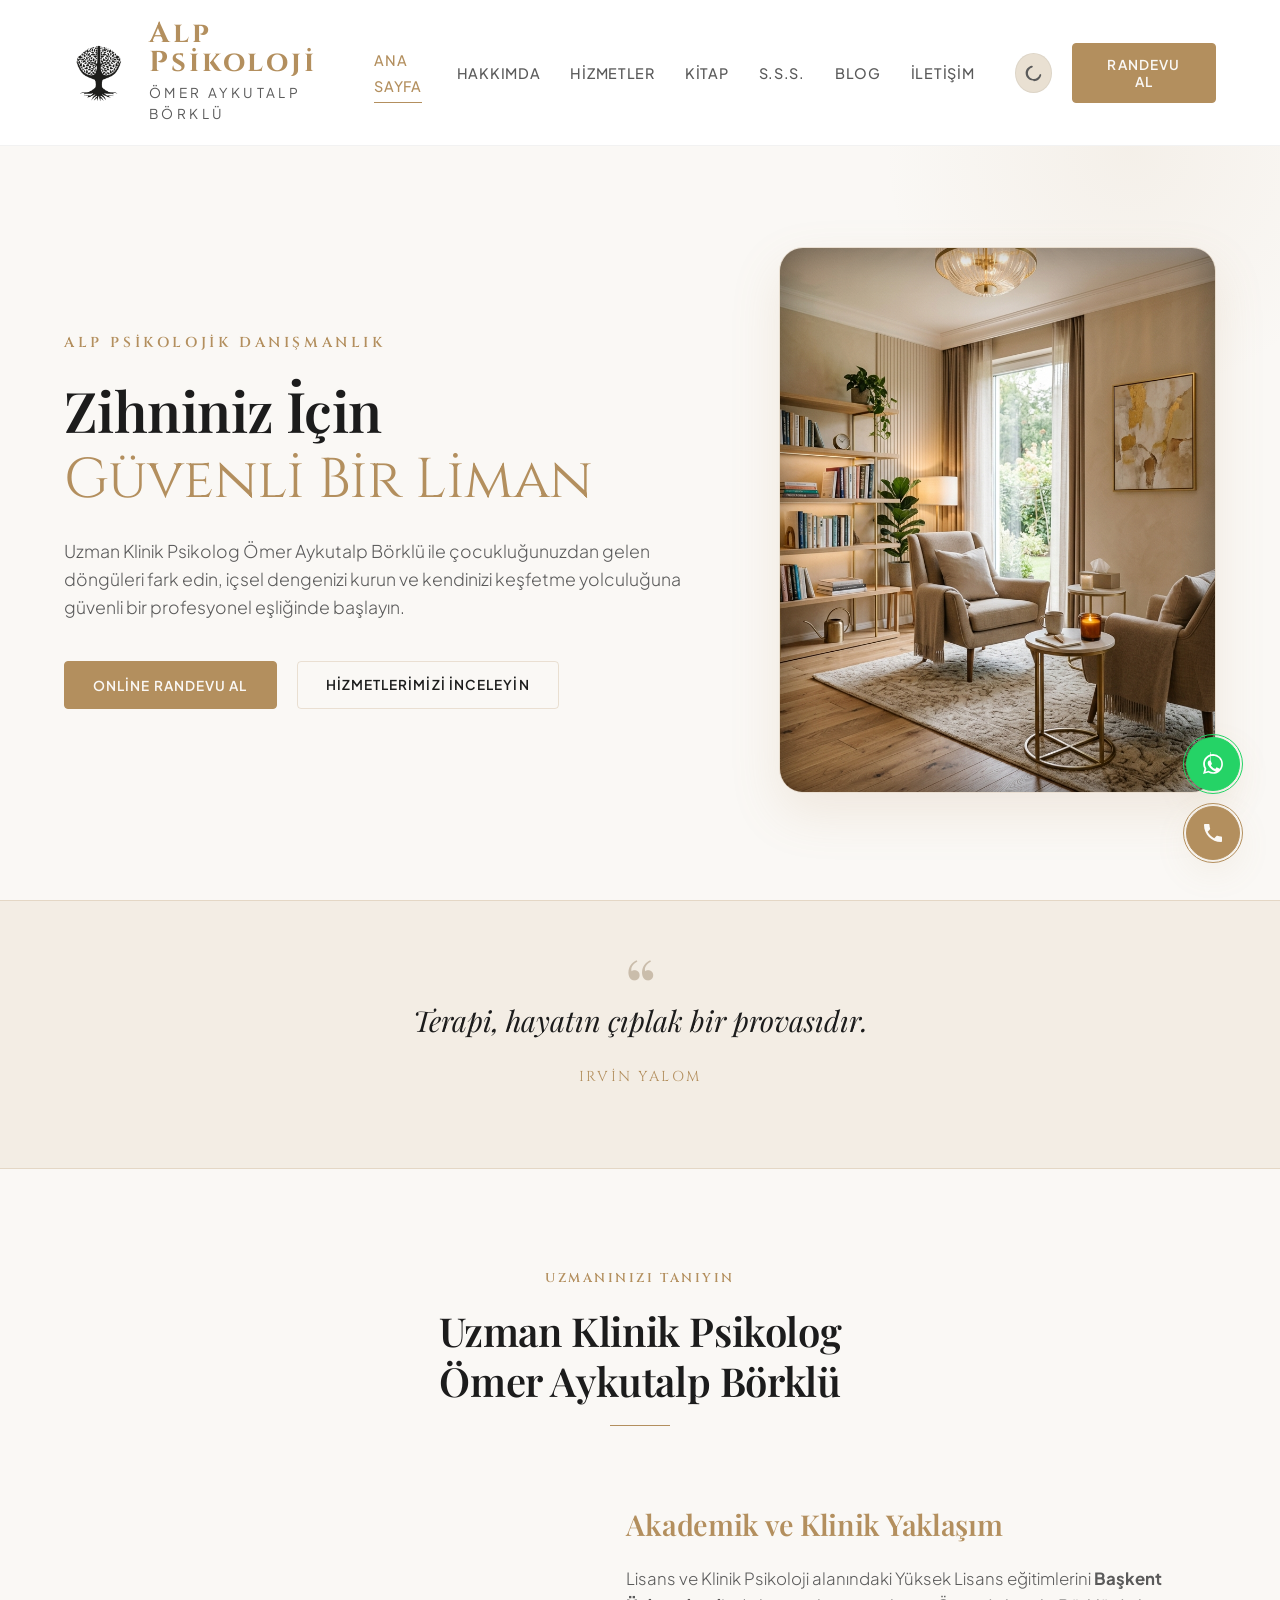
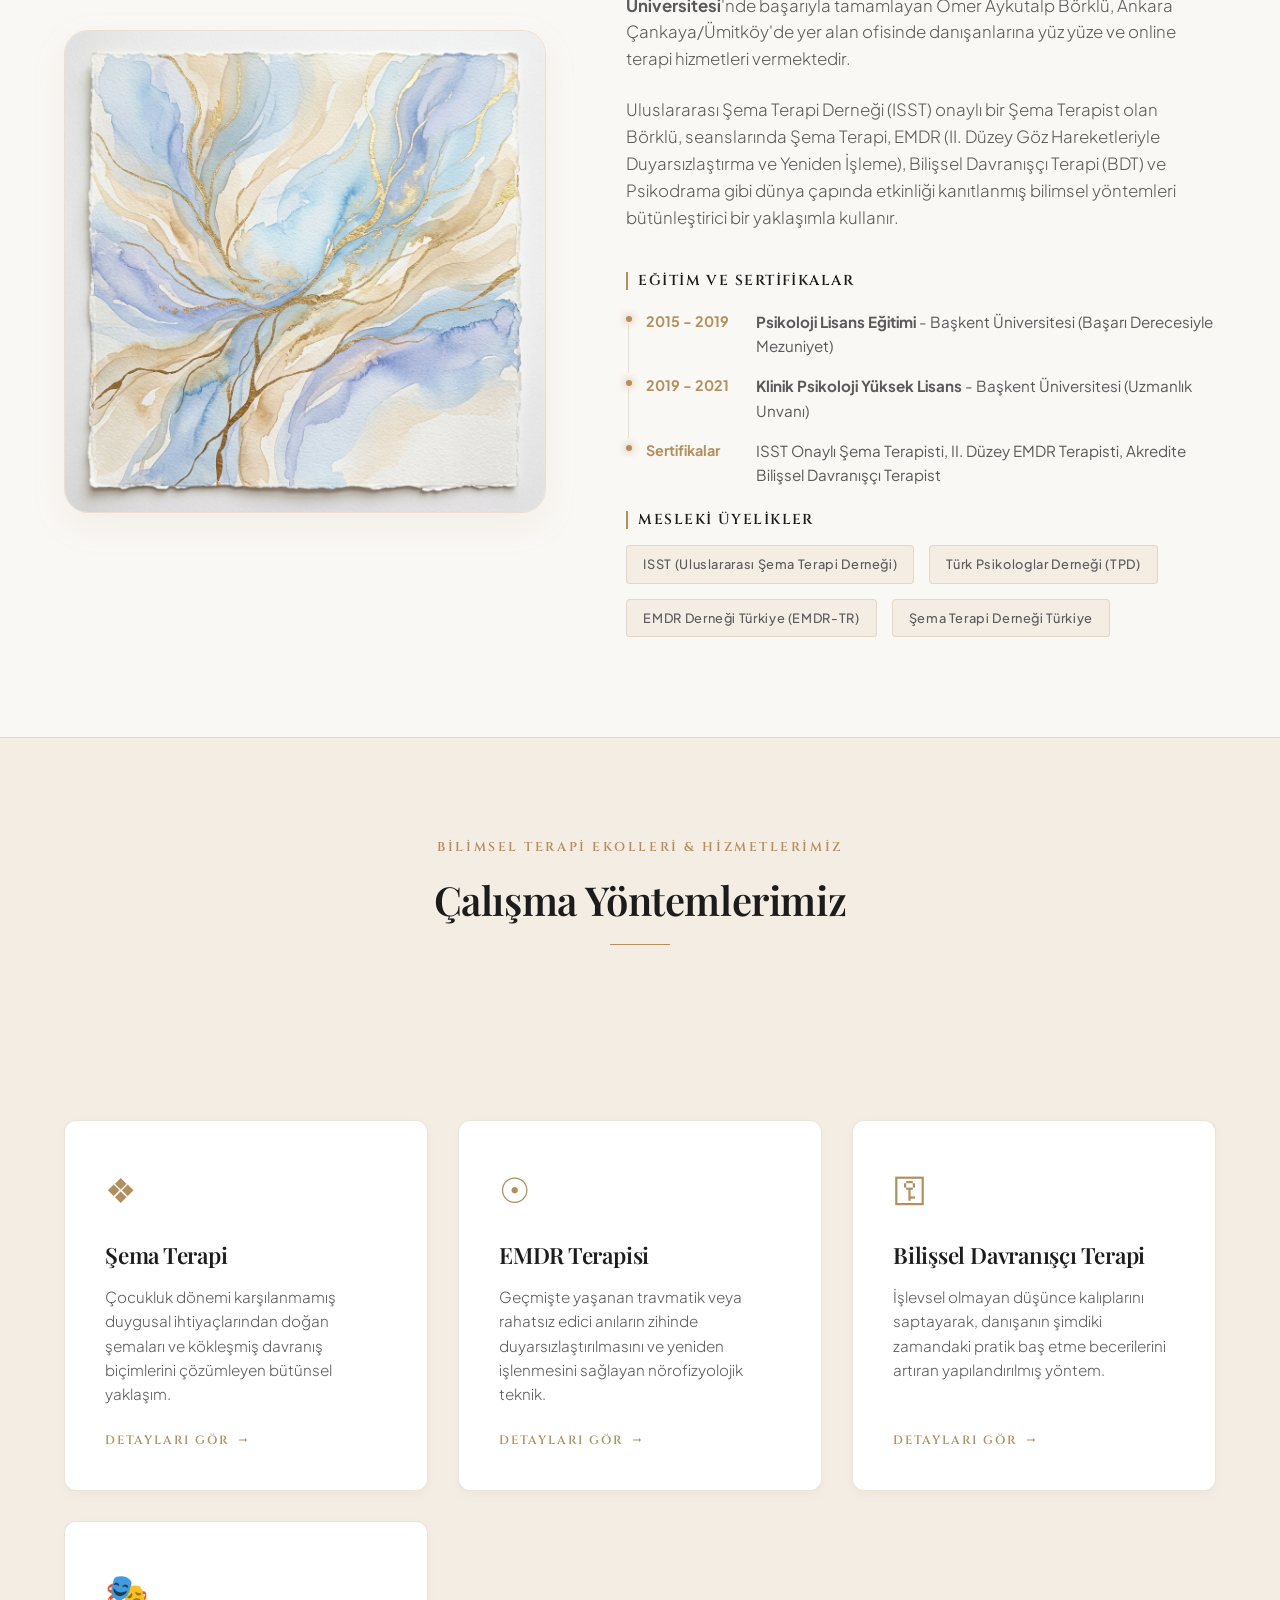
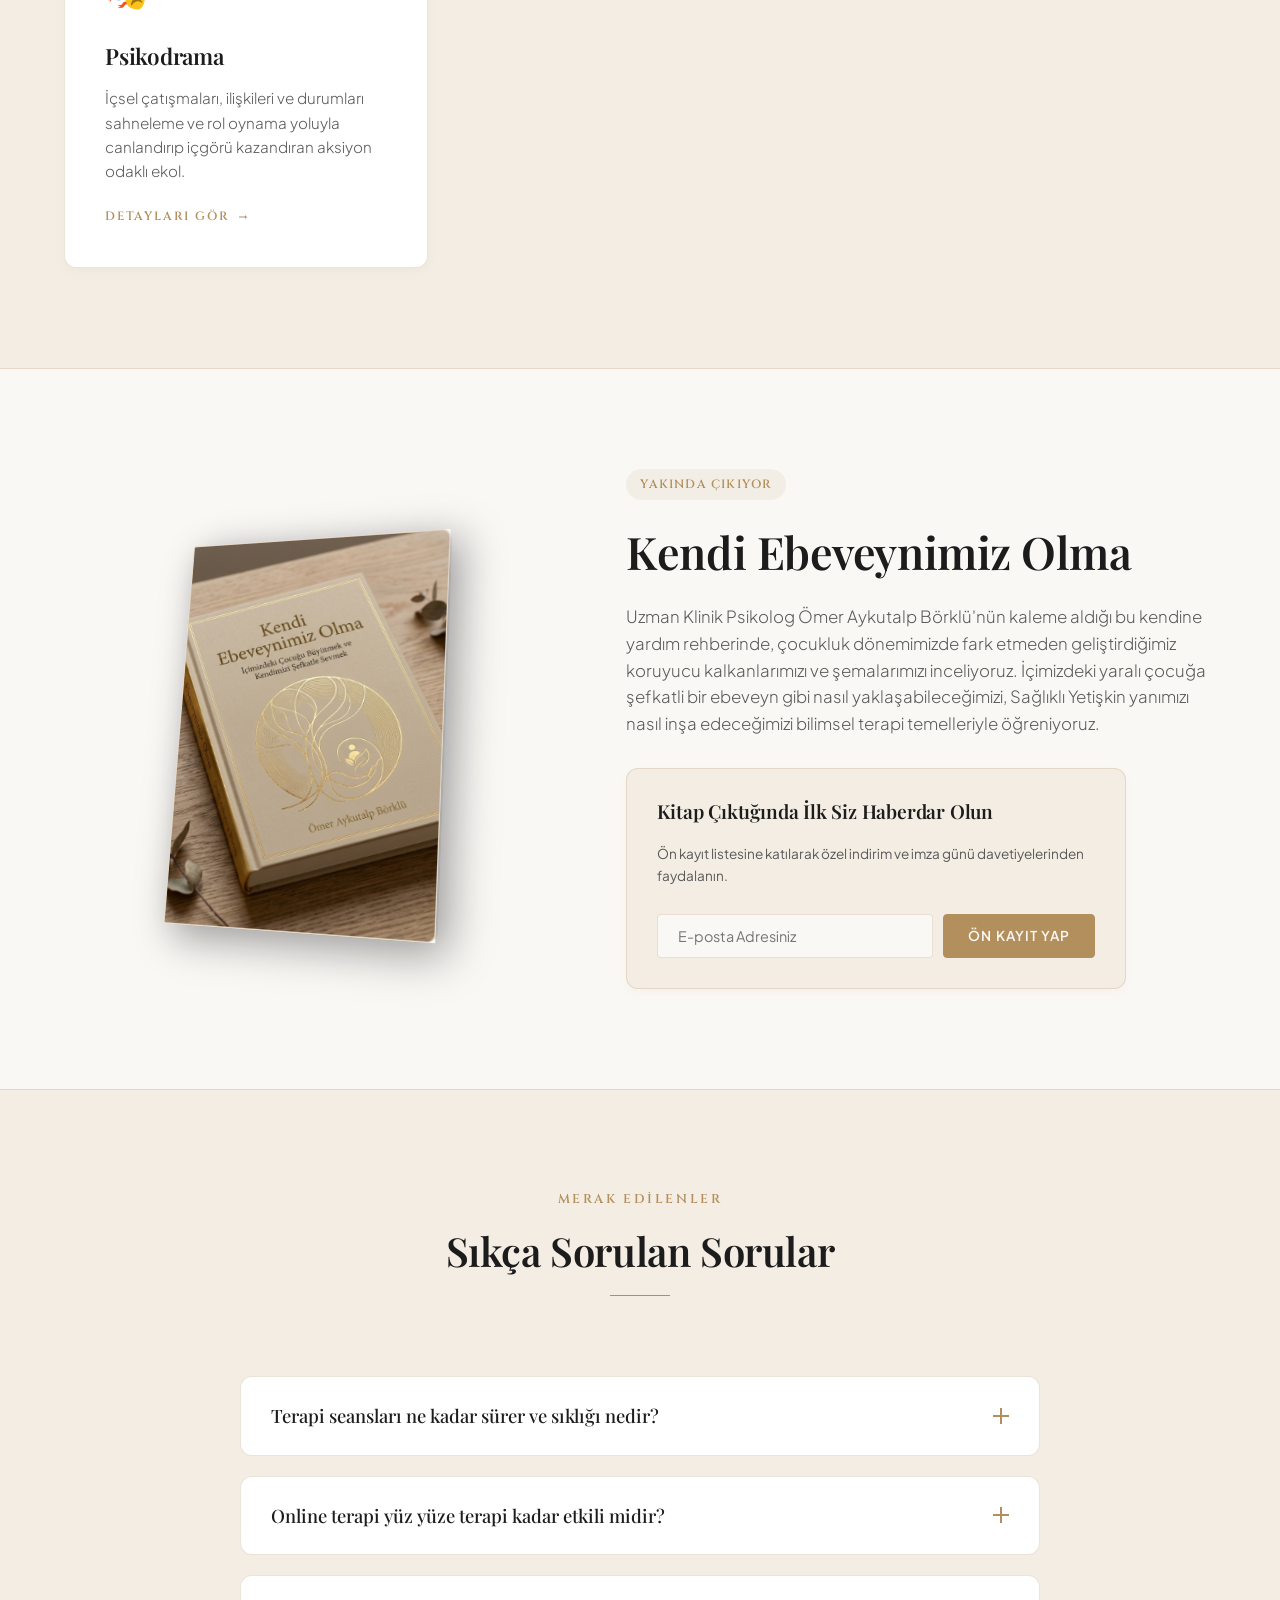
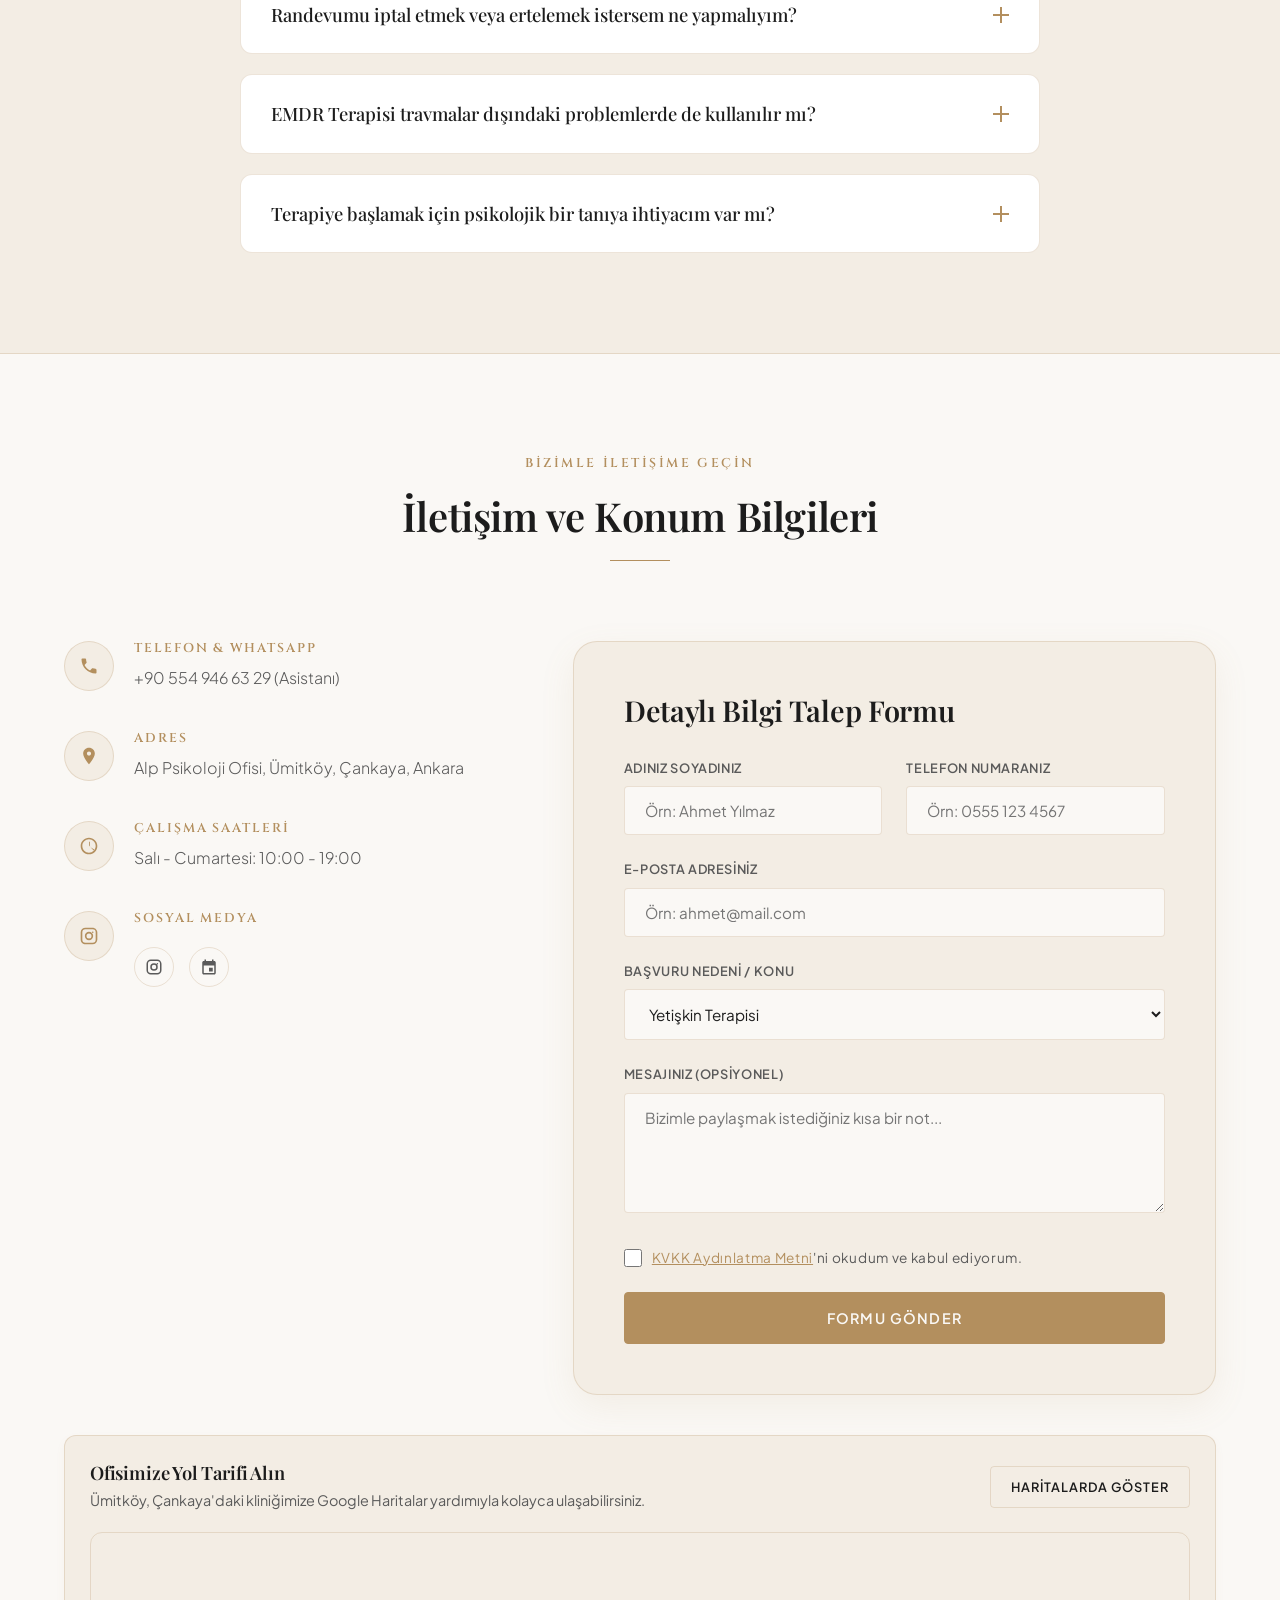
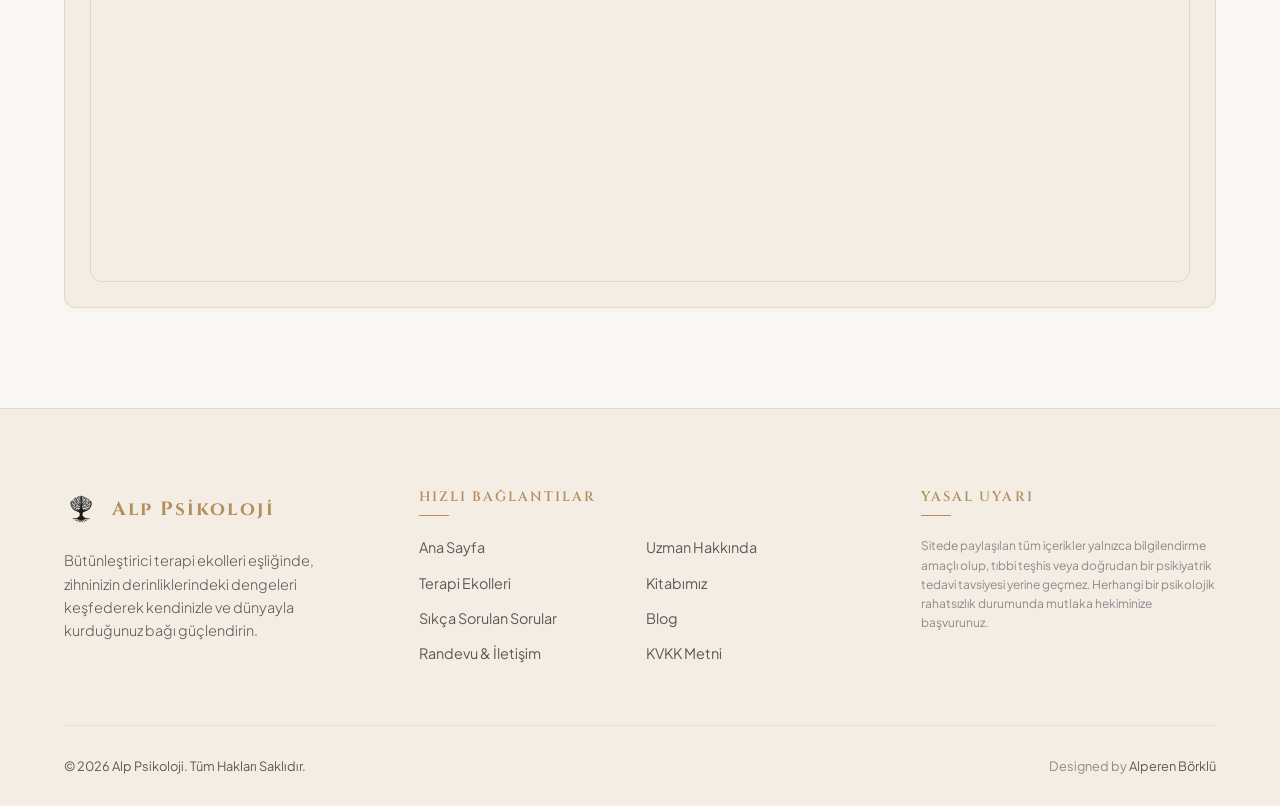
==== commit a067dd00: "Configure pretty URLs for blog by moving file to blog/index.html and updating all references" ====
--- a/index.html
+++ b/index.html
@@ -79,7 +79,7 @@
                     <li><a href="#services" class="nav-link">Hizmetler</a></li>
                     <li><a href="#book" class="nav-link">Kitap</a></li>
                     <li><a href="#faq" class="nav-link">S.S.S.</a></li>
-                    <li><a href="blog.html" class="nav-link">Blog</a></li>
+                    <li><a href="blog/" class="nav-link">Blog</a></li>
                     <li><a href="#contact" class="nav-link">İletişim</a></li>
                 </ul>
                 <div class="nav-actions">
@@ -107,7 +107,7 @@
             <li><a href="#services" class="mobile-nav-link">Hizmetler</a></li>
             <li><a href="#book" class="mobile-nav-link">Kitap</a></li>
             <li><a href="#faq" class="mobile-nav-link">Sıkça Sorulan Sorular</a></li>
-            <li><a href="blog.html" class="mobile-nav-link">Blog</a></li>
+            <li><a href="blog/" class="mobile-nav-link">Blog</a></li>
             <li><a href="#contact" class="mobile-nav-link">İletişim</a></li>
         </ul>
         <button class="btn btn-primary open-booking-wizard" style="width: 100%;">Randevu Al</button>
@@ -525,6 +525,7 @@
                     <a href="index.html#services">Terapi Ekolleri</a>
                     <a href="index.html#book">Kitabımız</a>
                     <a href="index.html#faq">Sıkça Sorulan Sorular</a>
+                    <a href="blog/">Blog</a>
                     <a href="index.html#contact">Randevu & İletişim</a>
                     <a href="#" class="open-kvkk-modal">KVKK Metni</a>
                 </div>
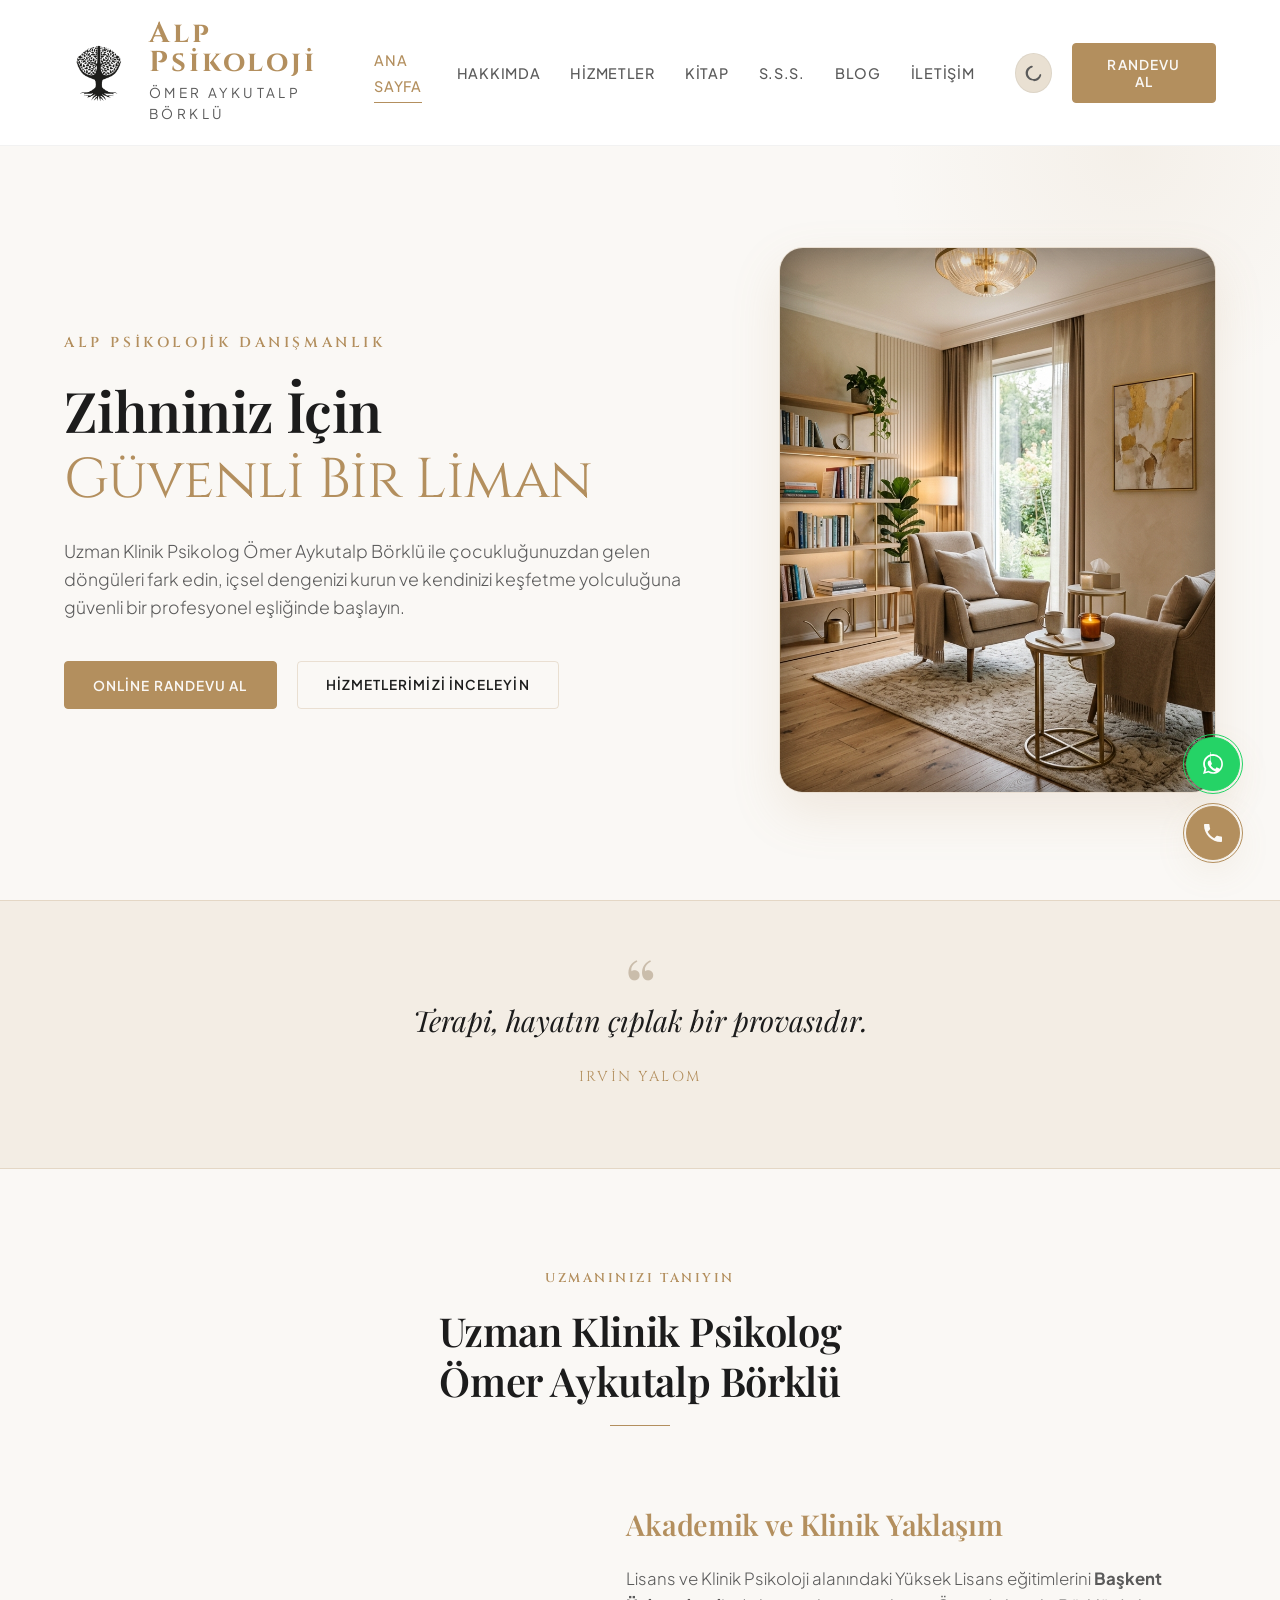
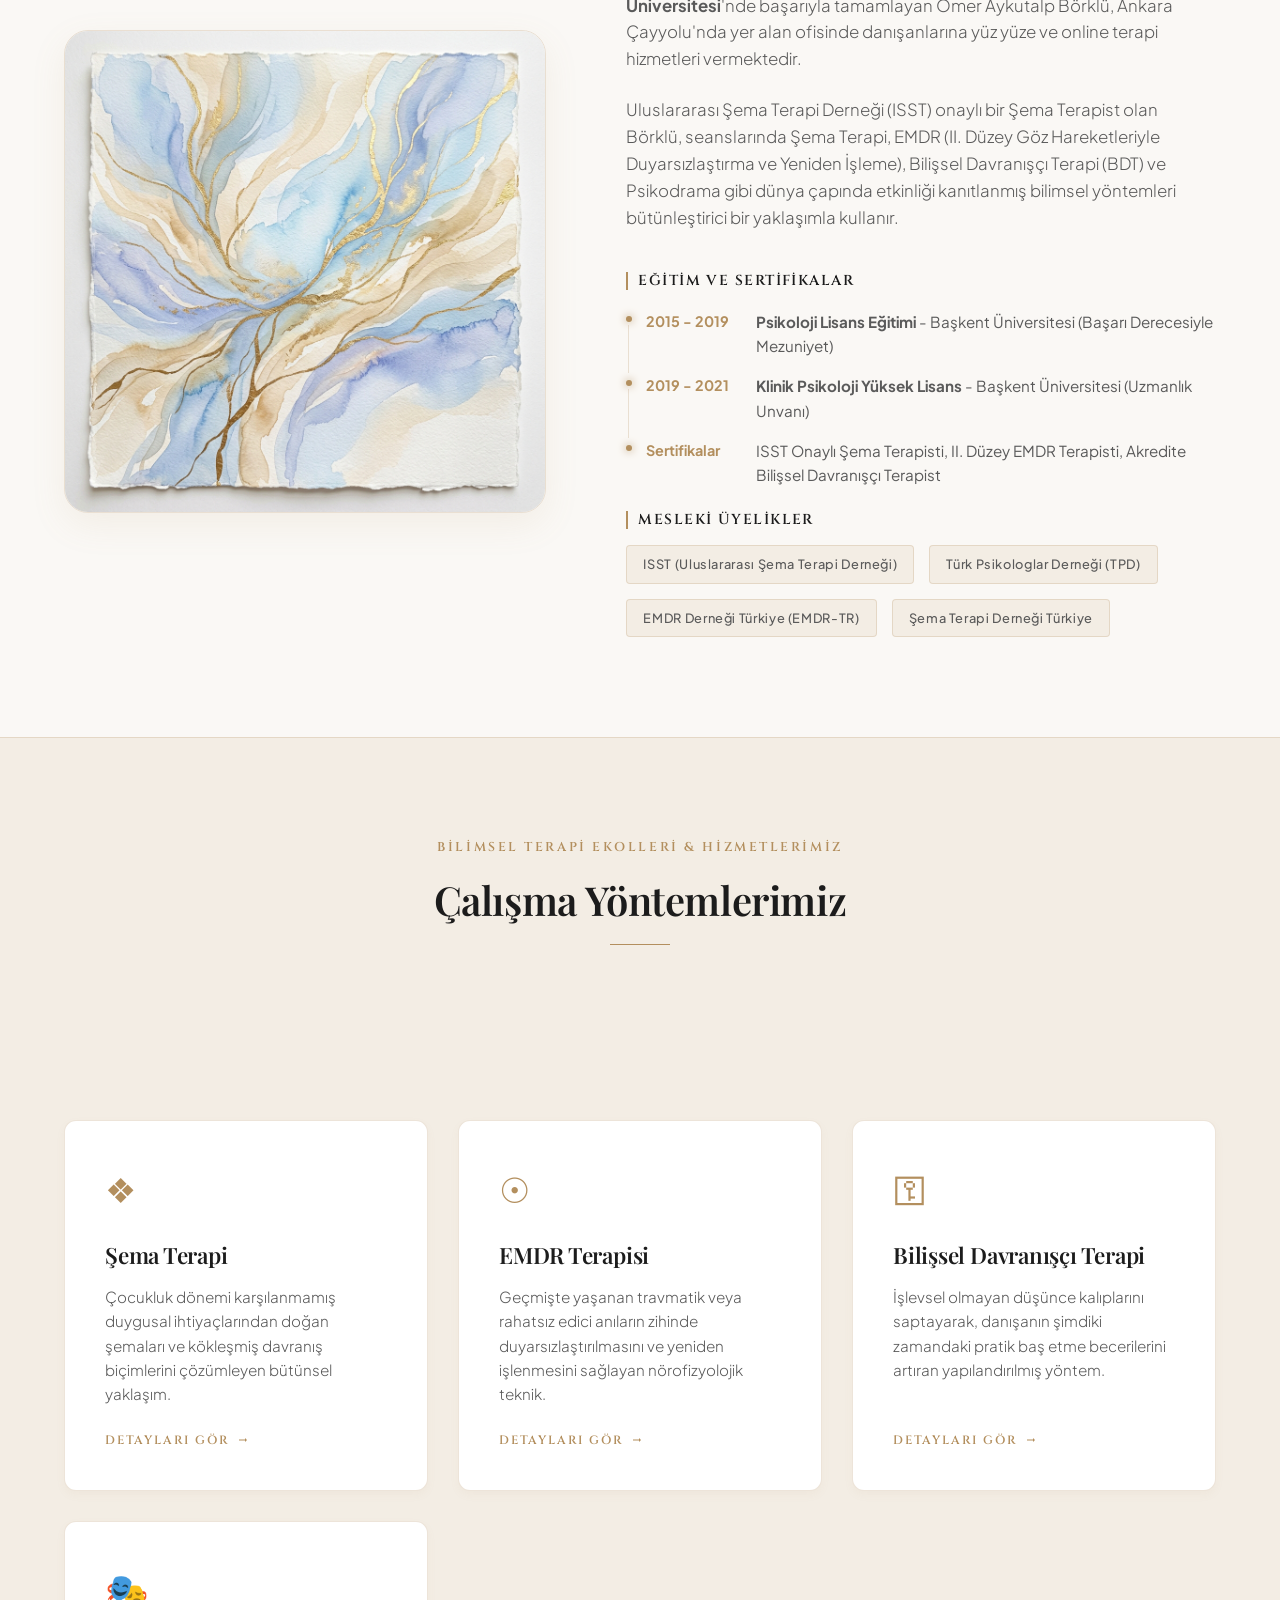
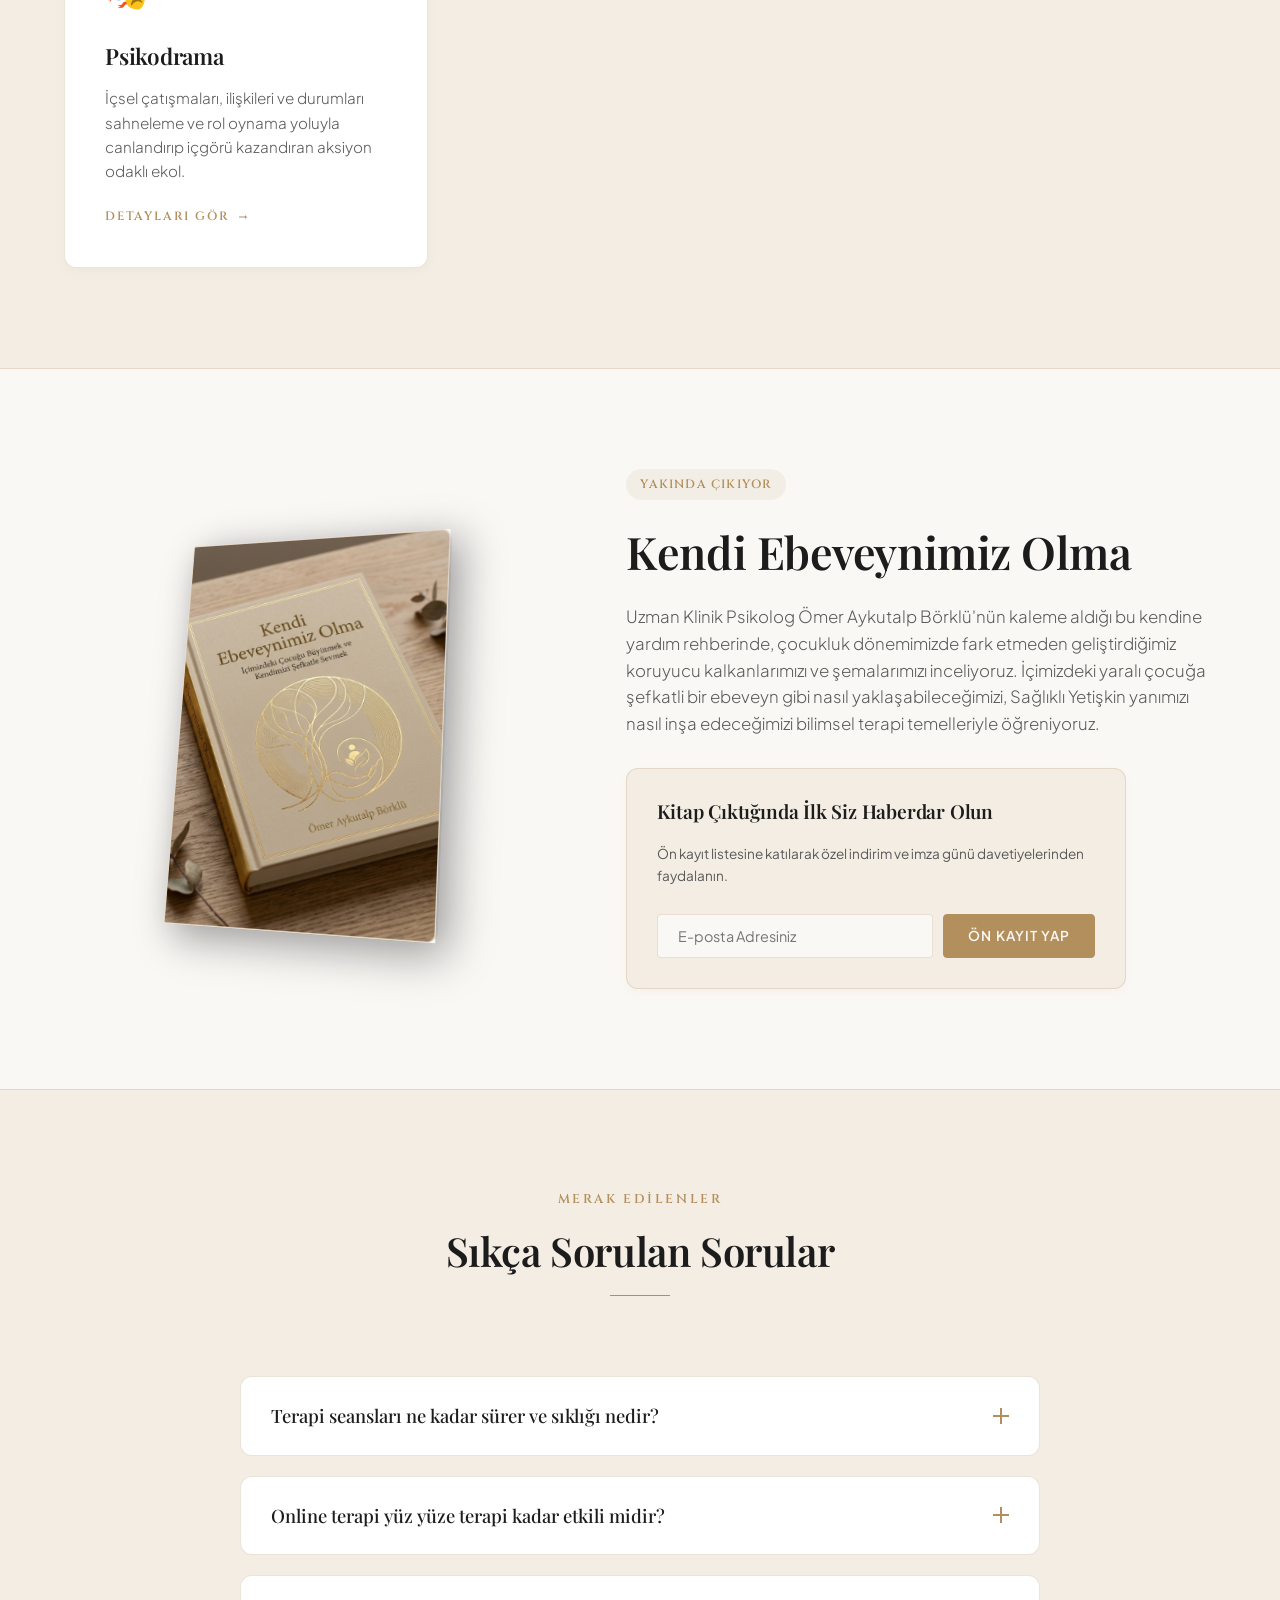
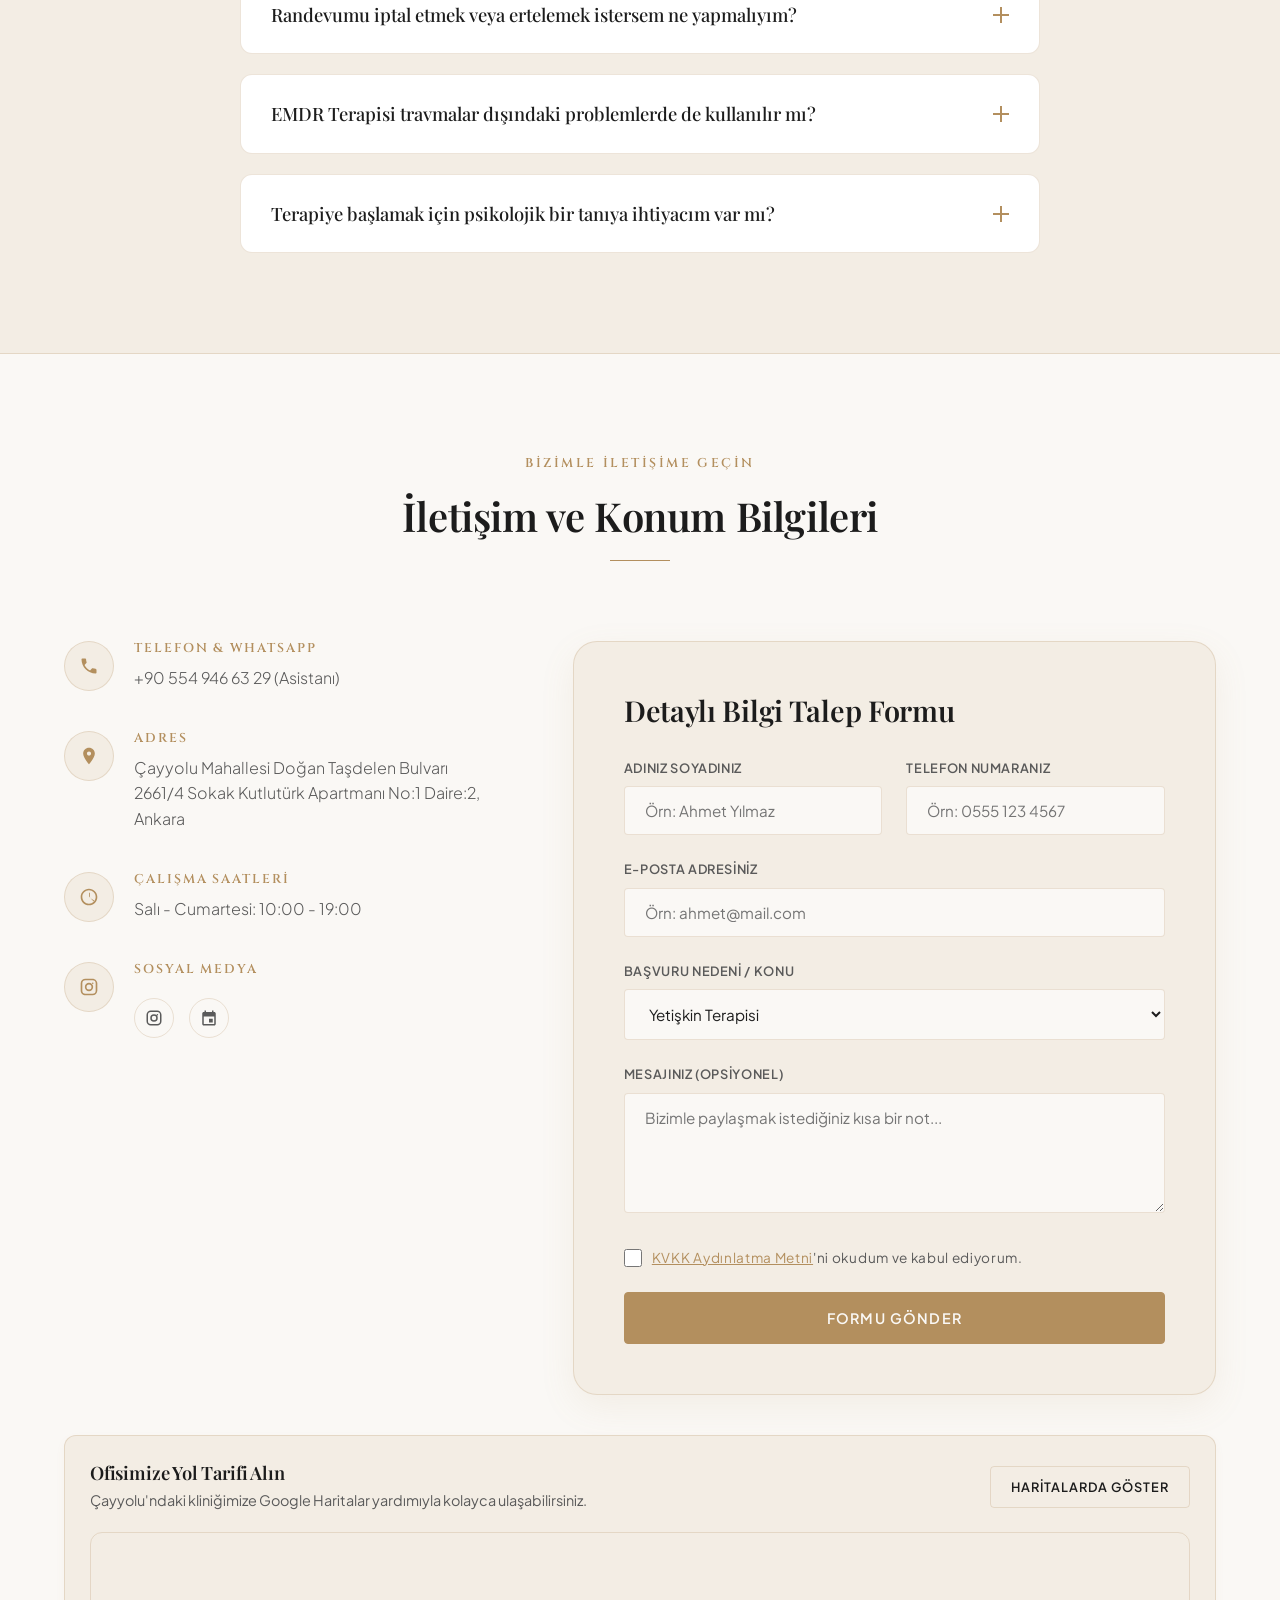
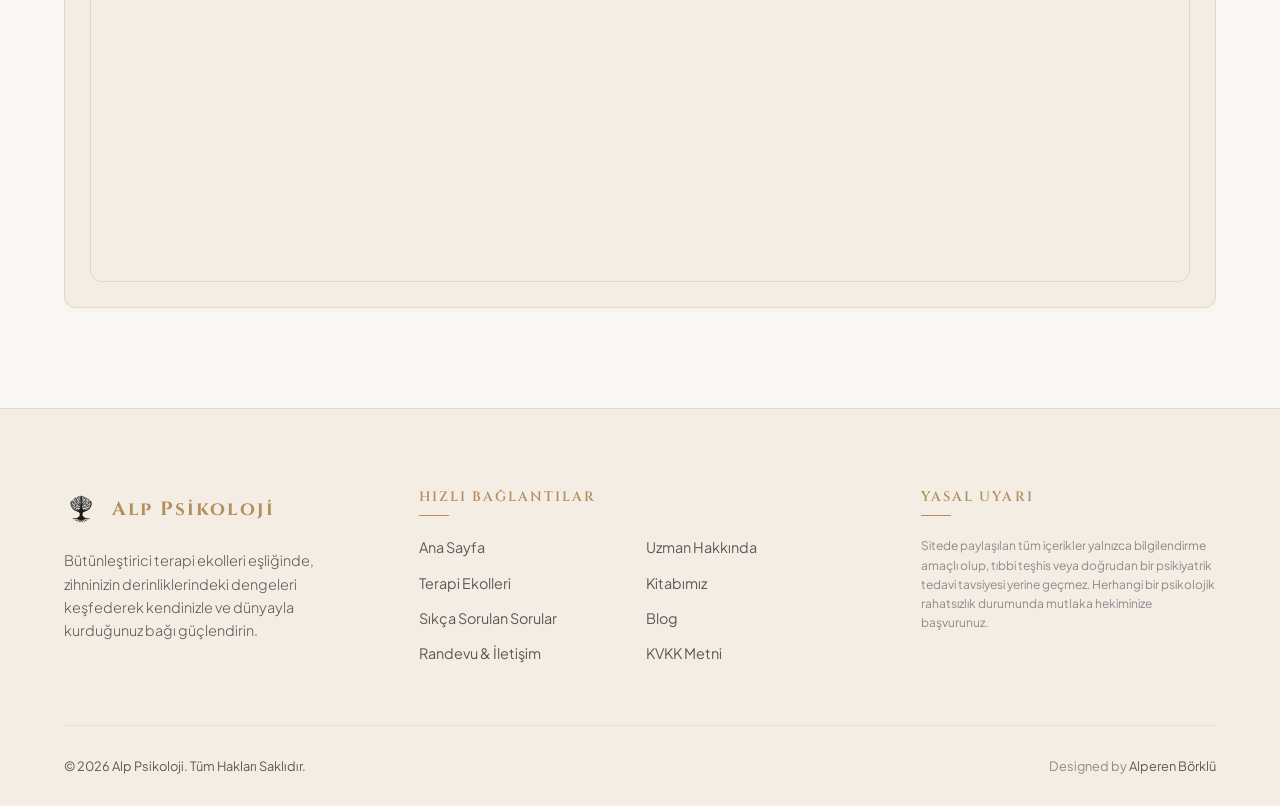
==== commit facc51db: "Update clinic address to Çayyolu Kutlutürk Apartmanı in index.html" ====
--- a/index.html
+++ b/index.html
@@ -6,8 +6,8 @@
     <title>Alp Psikoloji | Uzman Klinik Psikolog Ömer Aykutalp Börklü</title>
     
     <!-- Meta Descriptions for SEO -->
-    <meta name="description" content="Ankara Ümitköy'de Uzman Klinik Psikolog Ömer Aykutalp Börklü önderliğinde Şema Terapi, EMDR ve BDT ekolleriyle yetişkin, çift ve ergen terapisi. Alp Psikoloji.">
-    <meta name="keywords" content="Alp Psikoloji, Aykutalp Börklü, Klinik Psikolog Ankara, Şema Terapi Ankara, EMDR Ankara, Ümitköy Psikolog, Çift Terapisi Ankara">
+    <meta name="description" content="Ankara Çayyolu'nda Uzman Klinik Psikolog Ömer Aykutalp Börklü önderliğinde Şema Terapi, EMDR ve BDT ekolleriyle yetişkin, çift ve ergen terapisi. Alp Psikoloji.">
+    <meta name="keywords" content="Alp Psikoloji, Aykutalp Börklü, Klinik Psikolog Ankara, Şema Terapi Ankara, EMDR Ankara, Çayyolu Psikolog, Çift Terapisi Ankara">
     <meta name="author" content="Alp Psikoloji">
     
     <!-- Favicon -->
@@ -162,7 +162,7 @@
                     
                     <div class="about-bio reveal reveal-delay-2">
                         <h3>Akademik ve Klinik Yaklaşım</h3>
-                        <p class="about-text">Lisans ve Klinik Psikoloji alanındaki Yüksek Lisans eğitimlerini <strong>Başkent Üniversitesi</strong>'nde başarıyla tamamlayan Ömer Aykutalp Börklü, Ankara Çankaya/Ümitköy'de yer alan ofisinde danışanlarına yüz yüze ve online terapi hizmetleri vermektedir.</p>
+                        <p class="about-text">Lisans ve Klinik Psikoloji alanındaki Yüksek Lisans eğitimlerini <strong>Başkent Üniversitesi</strong>'nde başarıyla tamamlayan Ömer Aykutalp Börklü, Ankara Çayyolu'nda yer alan ofisinde danışanlarına yüz yüze ve online terapi hizmetleri vermektedir.</p>
                         <p class="about-text">Uluslararası Şema Terapi Derneği (ISST) onaylı bir Şema Terapist olan Börklü, seanslarında Şema Terapi, EMDR (II. Düzey Göz Hareketleriyle Duyarsızlaştırma ve Yeniden İşleme), Bilişsel Davranışçı Terapi (BDT) ve Psikodrama gibi dünya çapında etkinliği kanıtlanmış bilimsel yöntemleri bütünleştirici bir yaklaşımla kullanır.</p>
                         
                         <div class="about-education">
@@ -412,7 +412,7 @@
                             </div>
                             <div class="contact-card-content">
                                 <h4>Adres</h4>
-                                <p>Alp Psikoloji Ofisi, Ümitköy, Çankaya, Ankara</p>
+                                <p>Çayyolu Mahallesi Doğan Taşdelen Bulvarı 2661/4 Sokak Kutlutürk Apartmanı No:1 Daire:2, Ankara</p>
                             </div>
                         </a>
 
@@ -491,7 +491,7 @@
                     <div style="display: flex; justify-content: space-between; align-items: center; flex-wrap: wrap; gap: 15px;">
                         <div>
                             <h4 style="font-family: var(--font-heading); font-size: 1.15rem; margin-bottom: 5px;">Ofisimize Yol Tarifi Alın</h4>
-                            <p style="font-size: 0.9rem; color: var(--text-secondary);">Ümitköy, Çankaya'daki kliniğimize Google Haritalar yardımıyla kolayca ulaşabilirsiniz.</p>
+                            <p style="font-size: 0.9rem; color: var(--text-secondary);">Çayyolu'ndaki kliniğimize Google Haritalar yardımıyla kolayca ulaşabilirsiniz.</p>
                         </div>
                         <a href="https://www.google.com/maps/place/Klinik+Psikolog+Aykutalp+B%C3%B6rkl%C3%BC/@39.886705,32.6930462,17z/data=!3m1!4b1!4m6!3m5!1s0x14d339d3368fb105:0xf75956138d54cc17!8m2!3d39.886701!4d32.6979171!16s%2Fg%2F11lcpq_rms?entry=ttu&g_ep=EgoyMDI2MDYxMC4wIKXMDSoASAFQAw%3D%3D" target="_blank" class="btn btn-secondary map-link-btn">Haritalarda Göster</a>
                     </div>
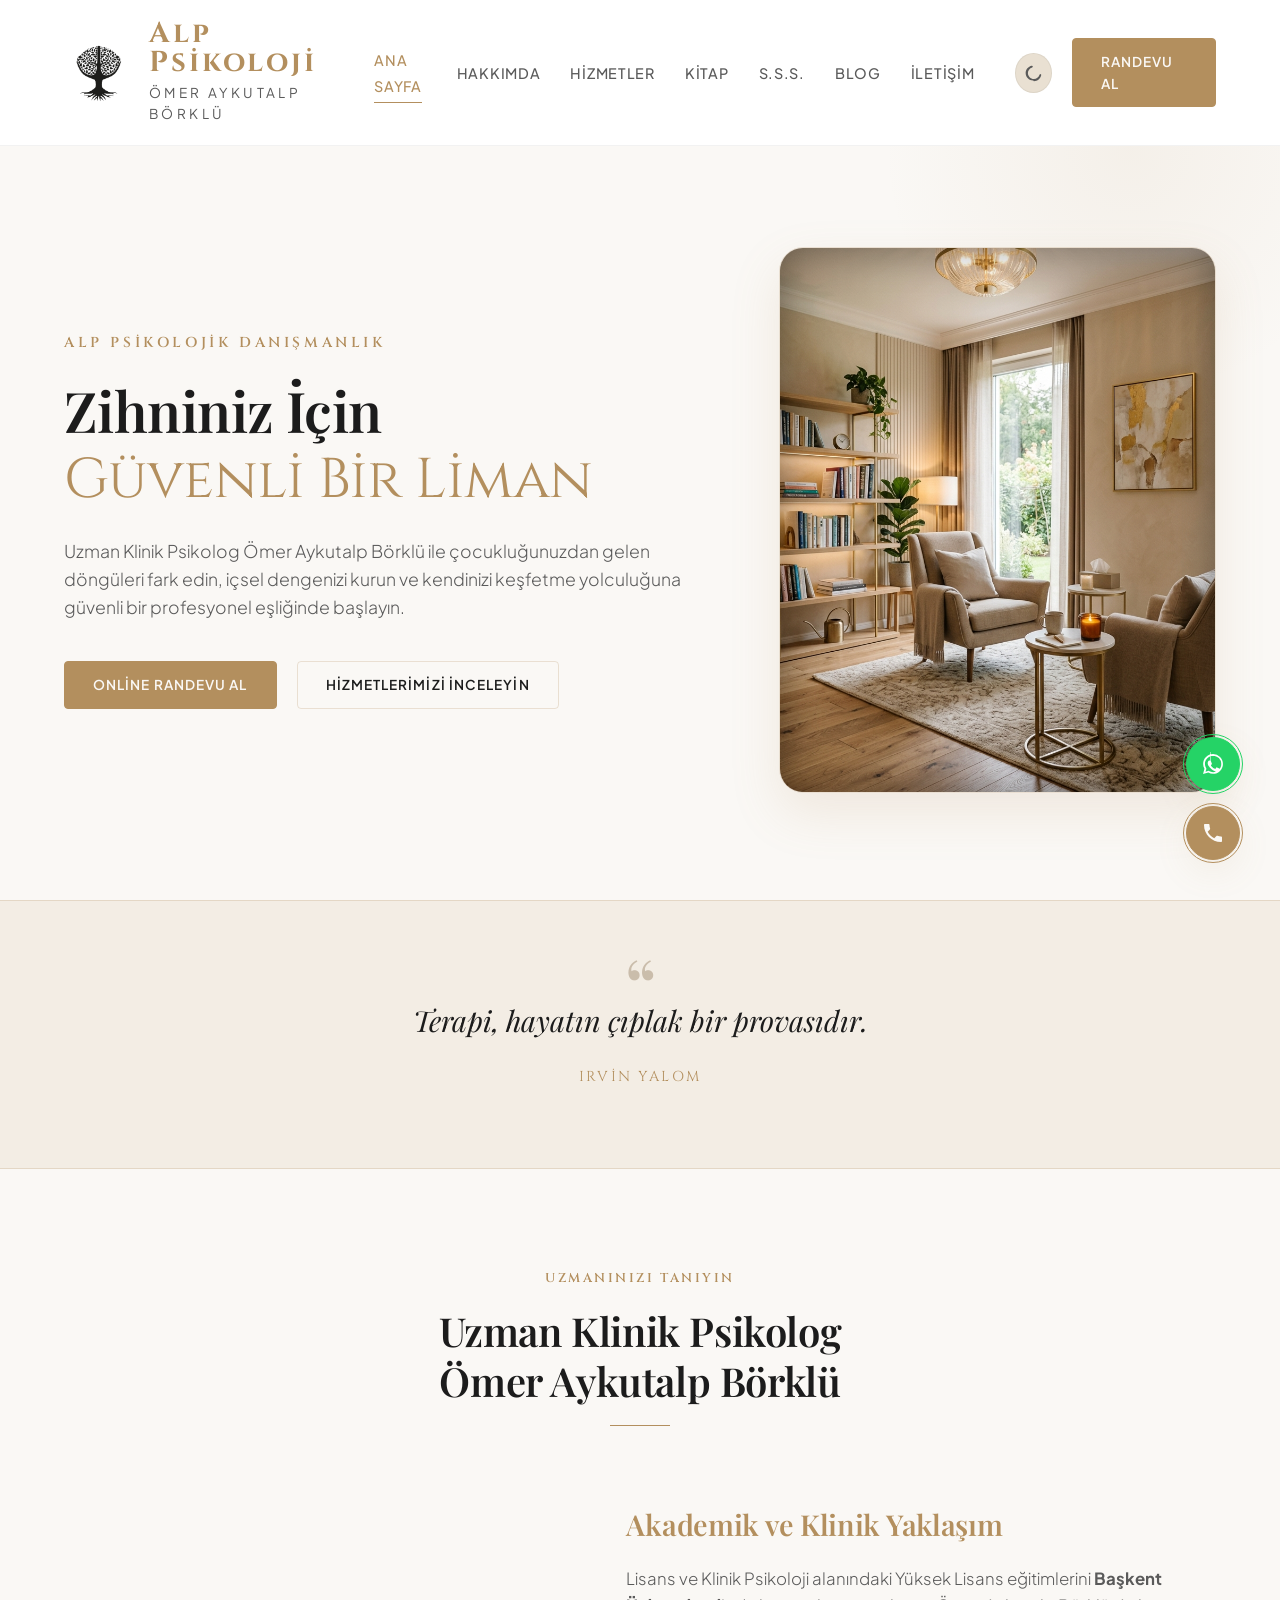
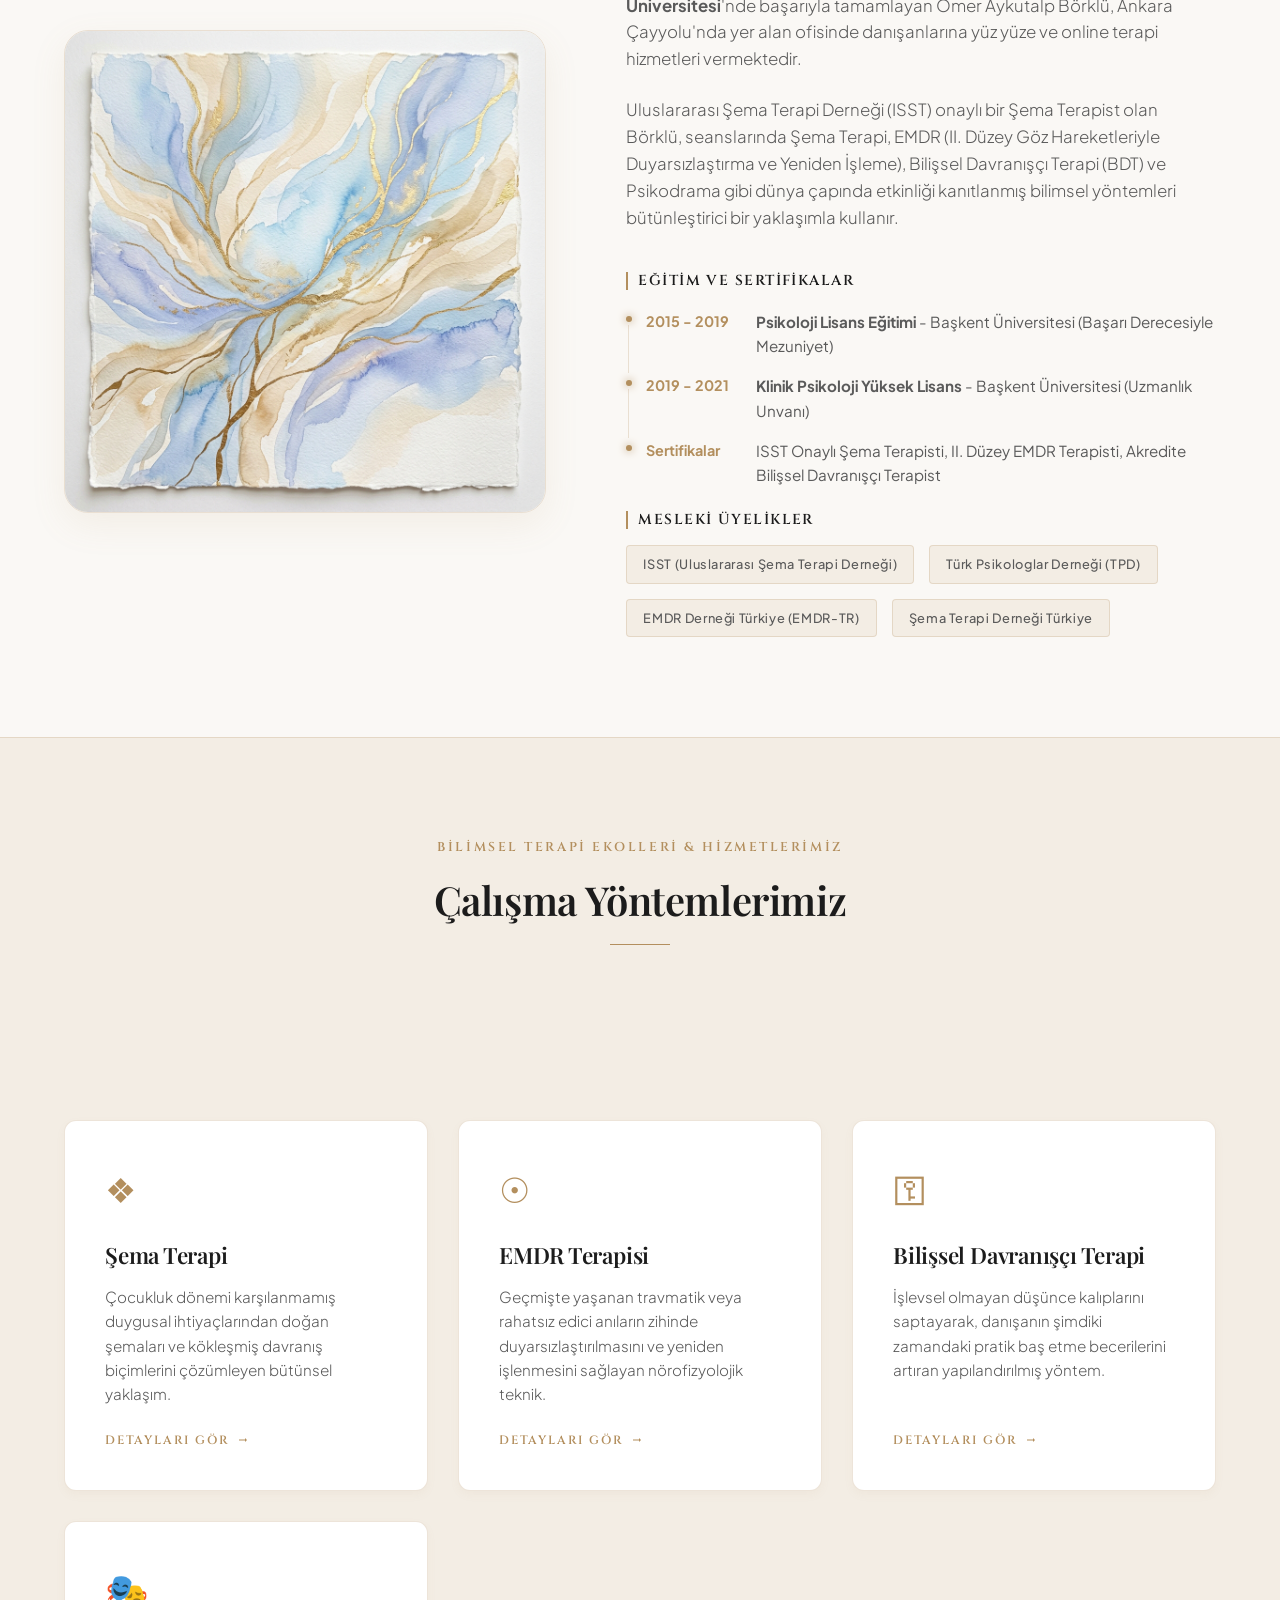
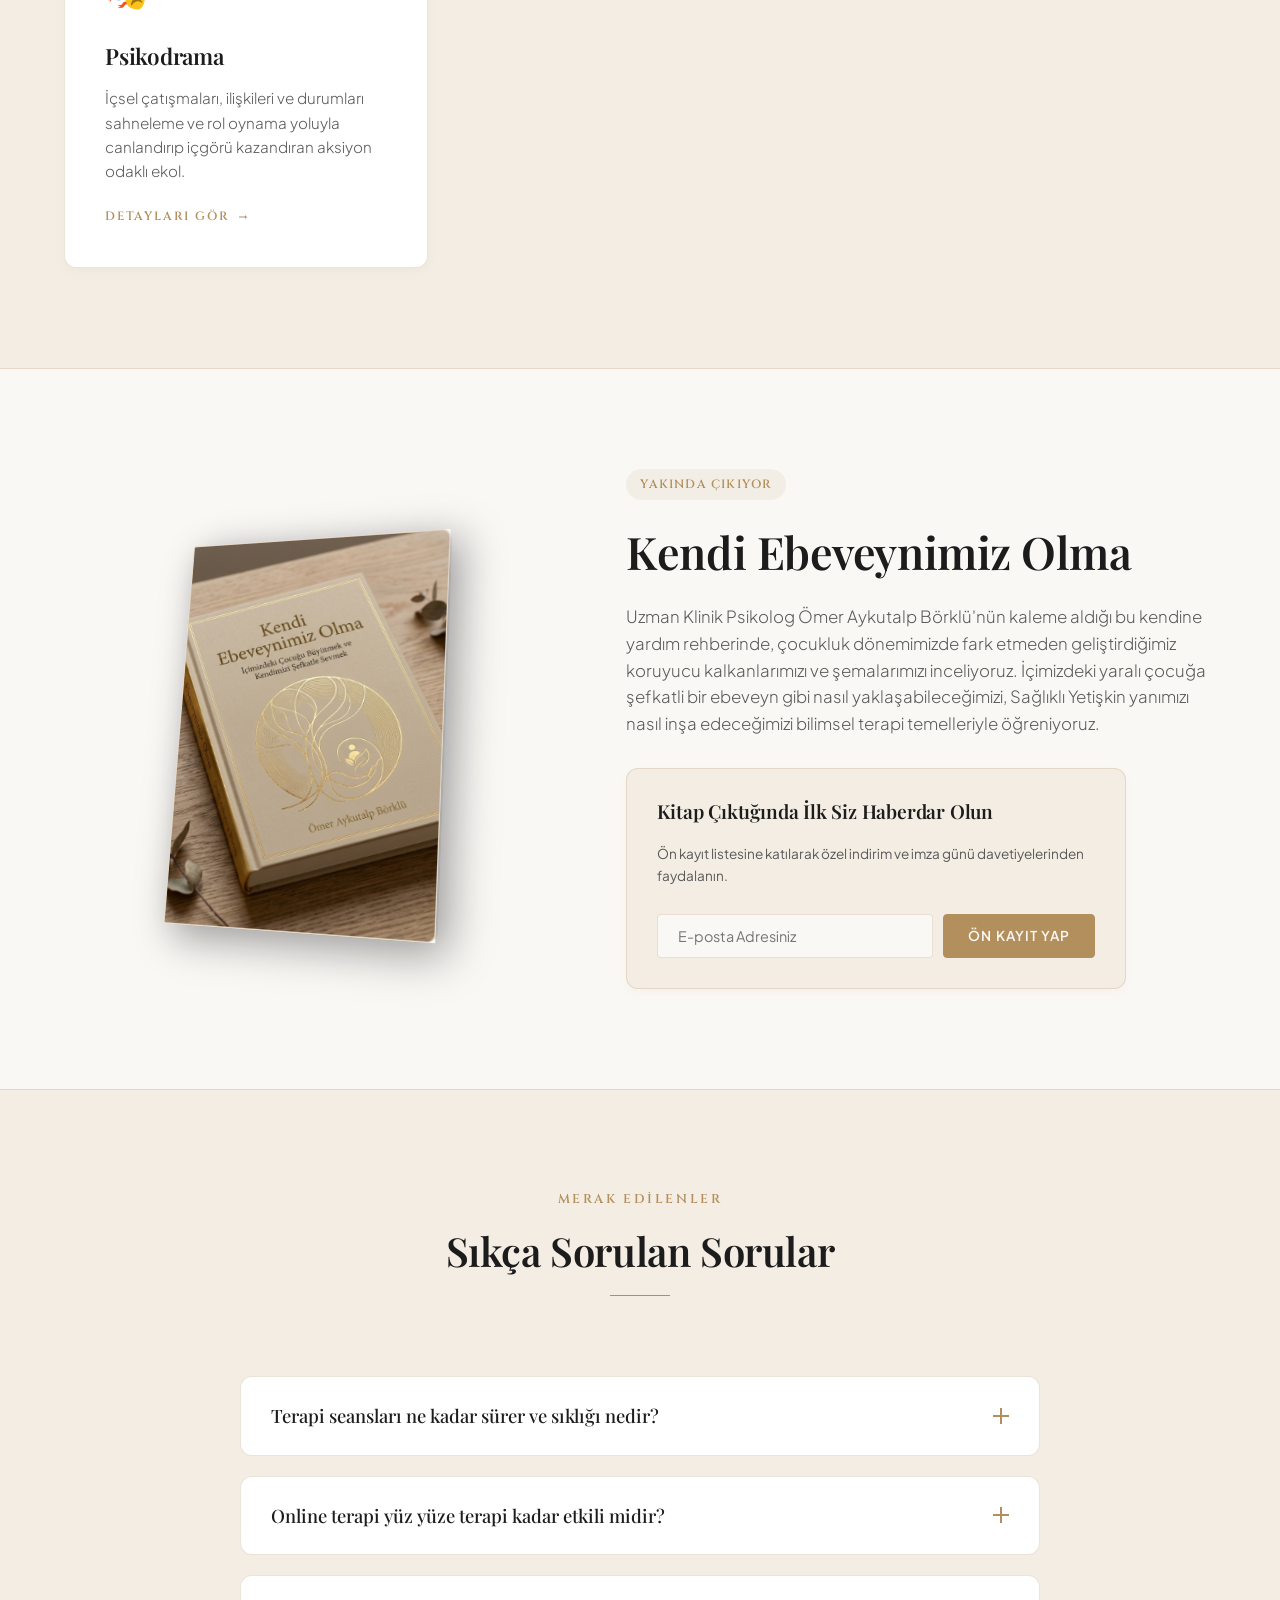
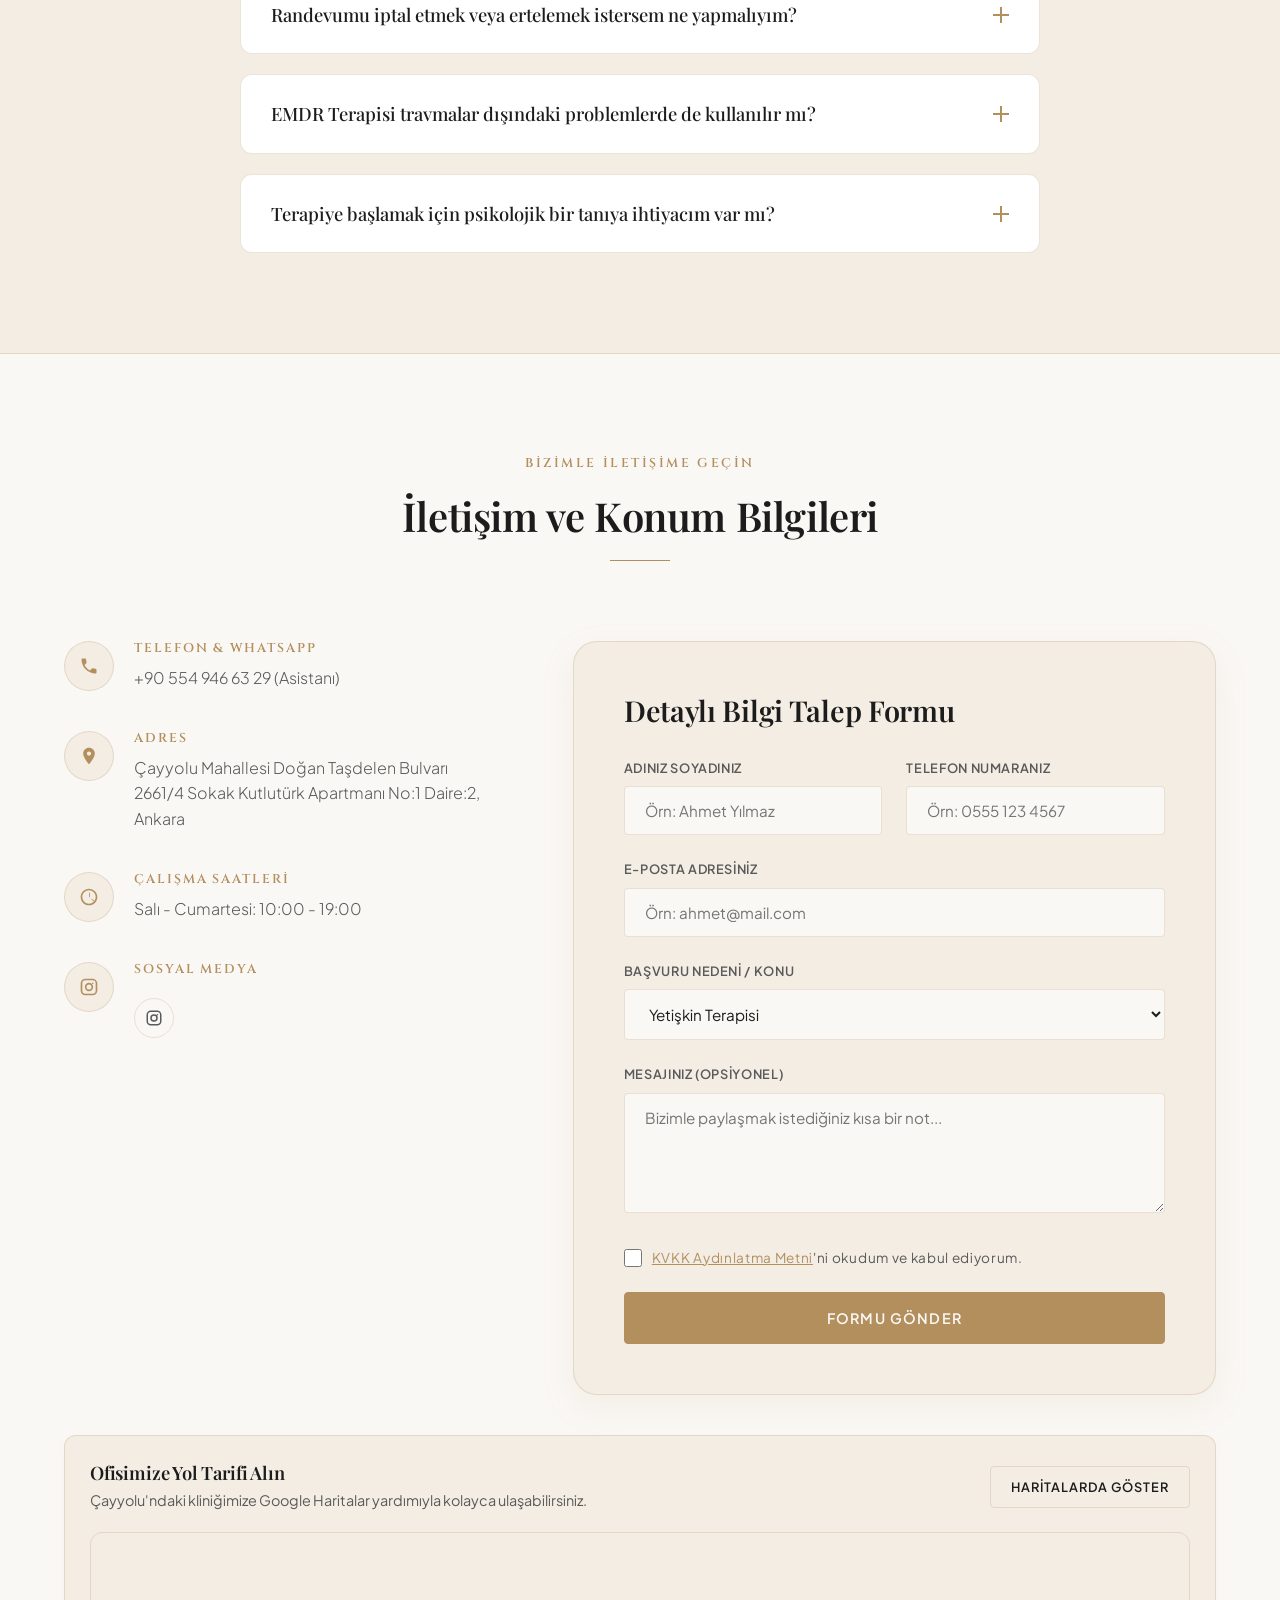
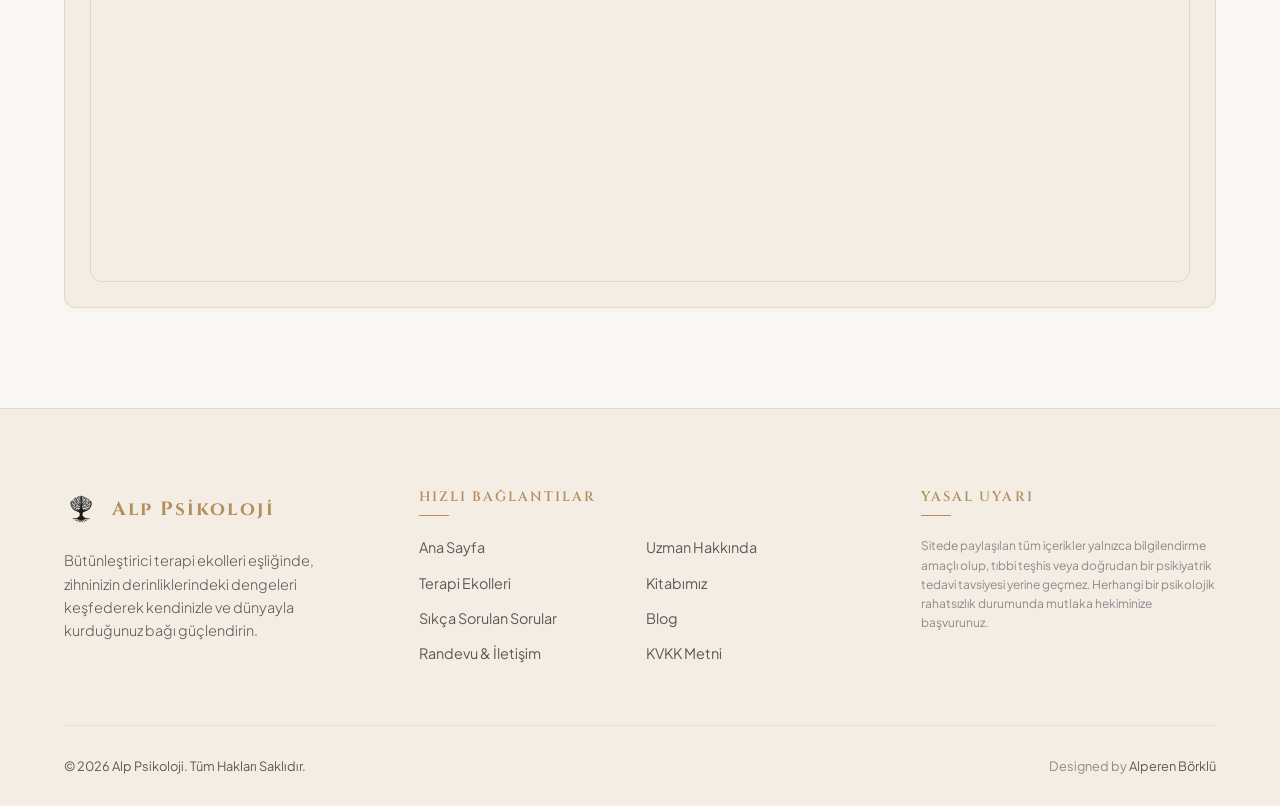
==== commit 4927ad5b: "Redirect booking buttons to DoktorTakvimi and limit social media to Instagram only" ====
--- a/index.html
+++ b/index.html
@@ -86,7 +86,7 @@
                     <button class="theme-toggle" id="theme-toggle" aria-label="Temayı Değiştir">
                         <svg class="theme-icon"><use href="#icon-sun"></use></svg>
                     </button>
-                    <button class="btn btn-primary open-booking-wizard">Randevu Al</button>
+                    <a href="https://www.doktortakvimi.com/omer-aykutalp-borklu/psikoloji/ankara" target="_blank" class="btn btn-primary">Randevu Al</a>
                 </div>
             </nav>
             
@@ -110,7 +110,7 @@
             <li><a href="blog/" class="mobile-nav-link">Blog</a></li>
             <li><a href="#contact" class="mobile-nav-link">İletişim</a></li>
         </ul>
-        <button class="btn btn-primary open-booking-wizard" style="width: 100%;">Randevu Al</button>
+        <a href="https://www.doktortakvimi.com/omer-aykutalp-borklu/psikoloji/ankara" target="_blank" class="btn btn-primary" style="width: 100%;">Randevu Al</a>
     </div>
 
     <main>
@@ -124,7 +124,7 @@
                     <h1 class="hero-title">Zihniniz İçin<br><span>Güvenli Bir Liman</span></h1>
                     <p class="hero-description">Uzman Klinik Psikolog Ömer Aykutalp Börklü ile çocukluğunuzdan gelen döngüleri fark edin, içsel dengenizi kurun ve kendinizi keşfetme yolculuğuna güvenli bir profesyonel eşliğinde başlayın.</p>
                     <div class="hero-buttons">
-                        <button class="btn btn-primary open-booking-wizard">Online Randevu Al</button>
+                        <a href="https://www.doktortakvimi.com/omer-aykutalp-borklu/psikoloji/ankara" target="_blank" class="btn btn-primary">Online Randevu Al</a>
                         <a href="#services" class="btn btn-secondary">Hizmetlerimizi İnceleyin</a>
                     </div>
                 </div>
@@ -436,9 +436,6 @@
                                     <a href="https://www.instagram.com/psikologaykutalpborklu/" target="_blank" class="social-circle" aria-label="Instagram">
                                         <svg><use href="#icon-instagram"></use></svg>
                                     </a>
-                                    <a href="https://www.doktortakvimi.com/omer-aykutalp-borklu/psikoloji/ankara" target="_blank" class="social-circle" aria-label="DoktorTakvimi">
-                                        <svg><use href="#icon-doktortakvimi"></use></svg>
-                                    </a>
                                 </div>
                             </div>
                         </div>
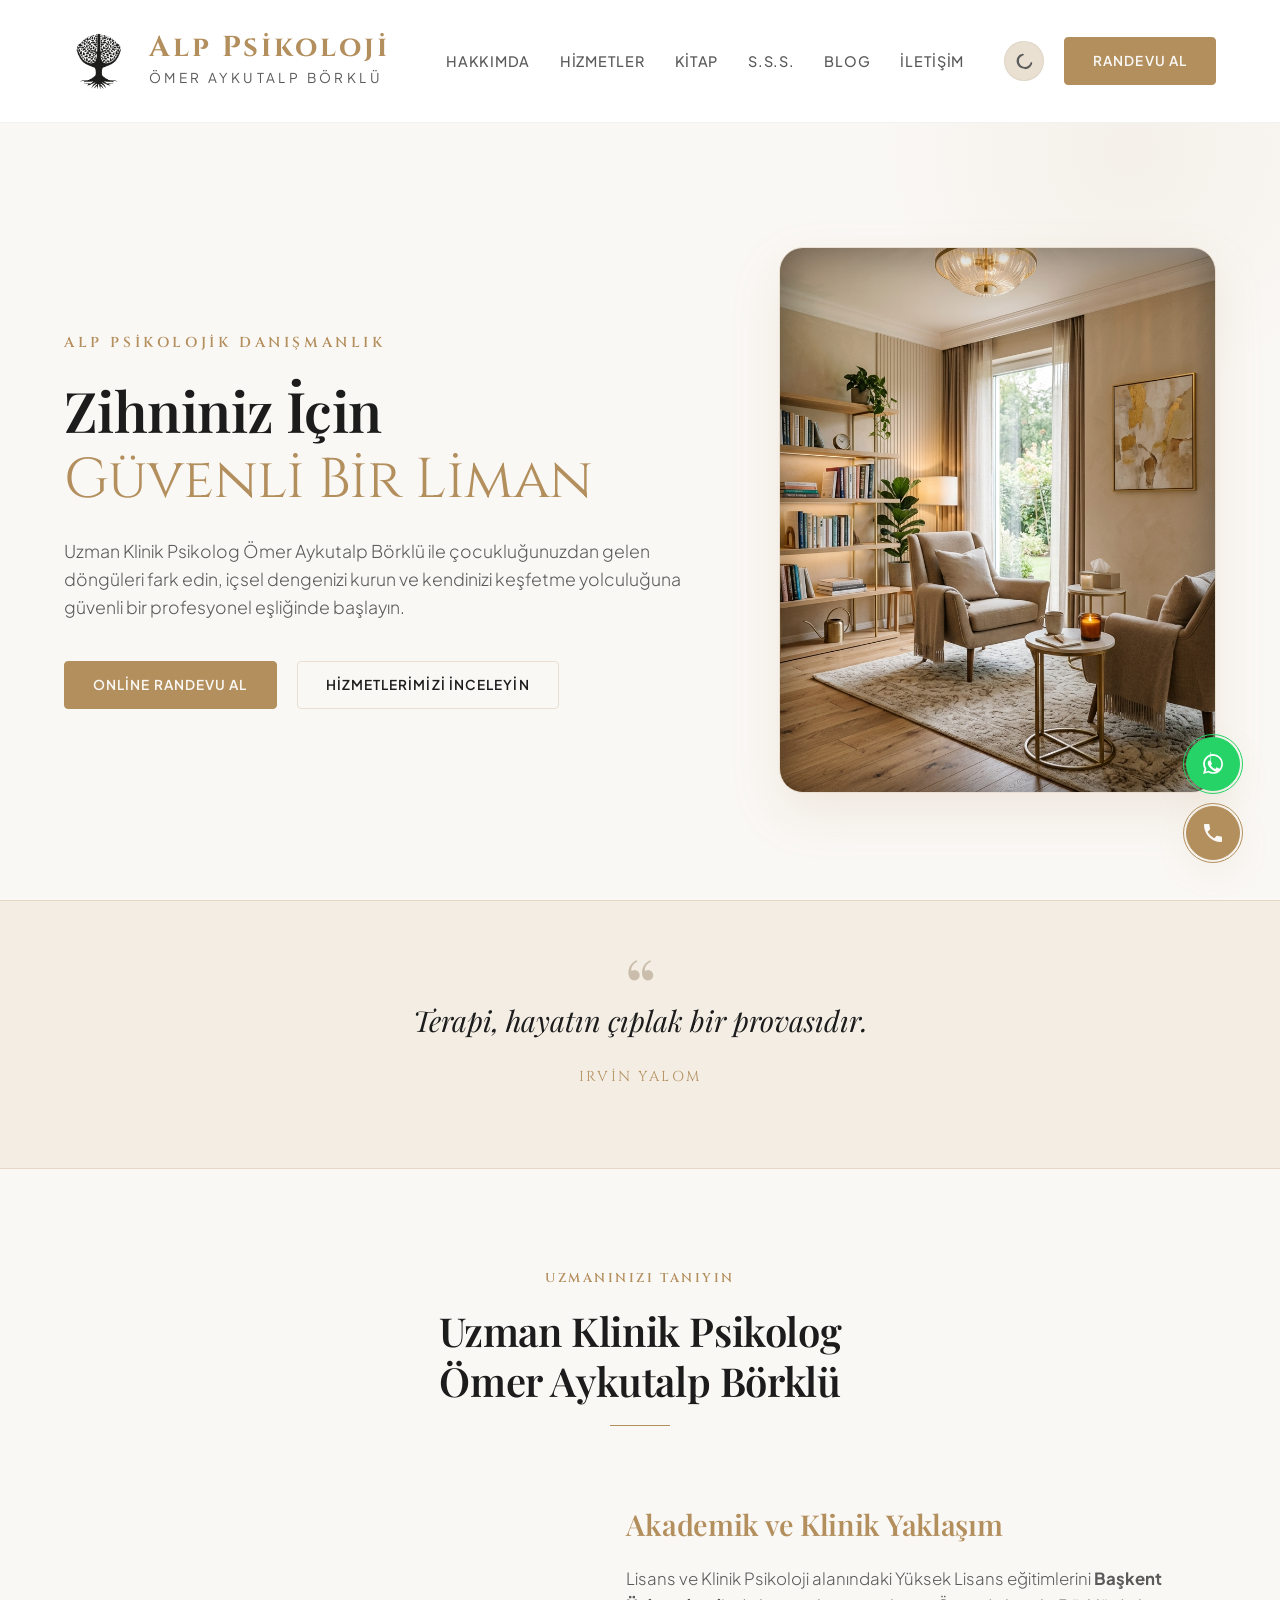
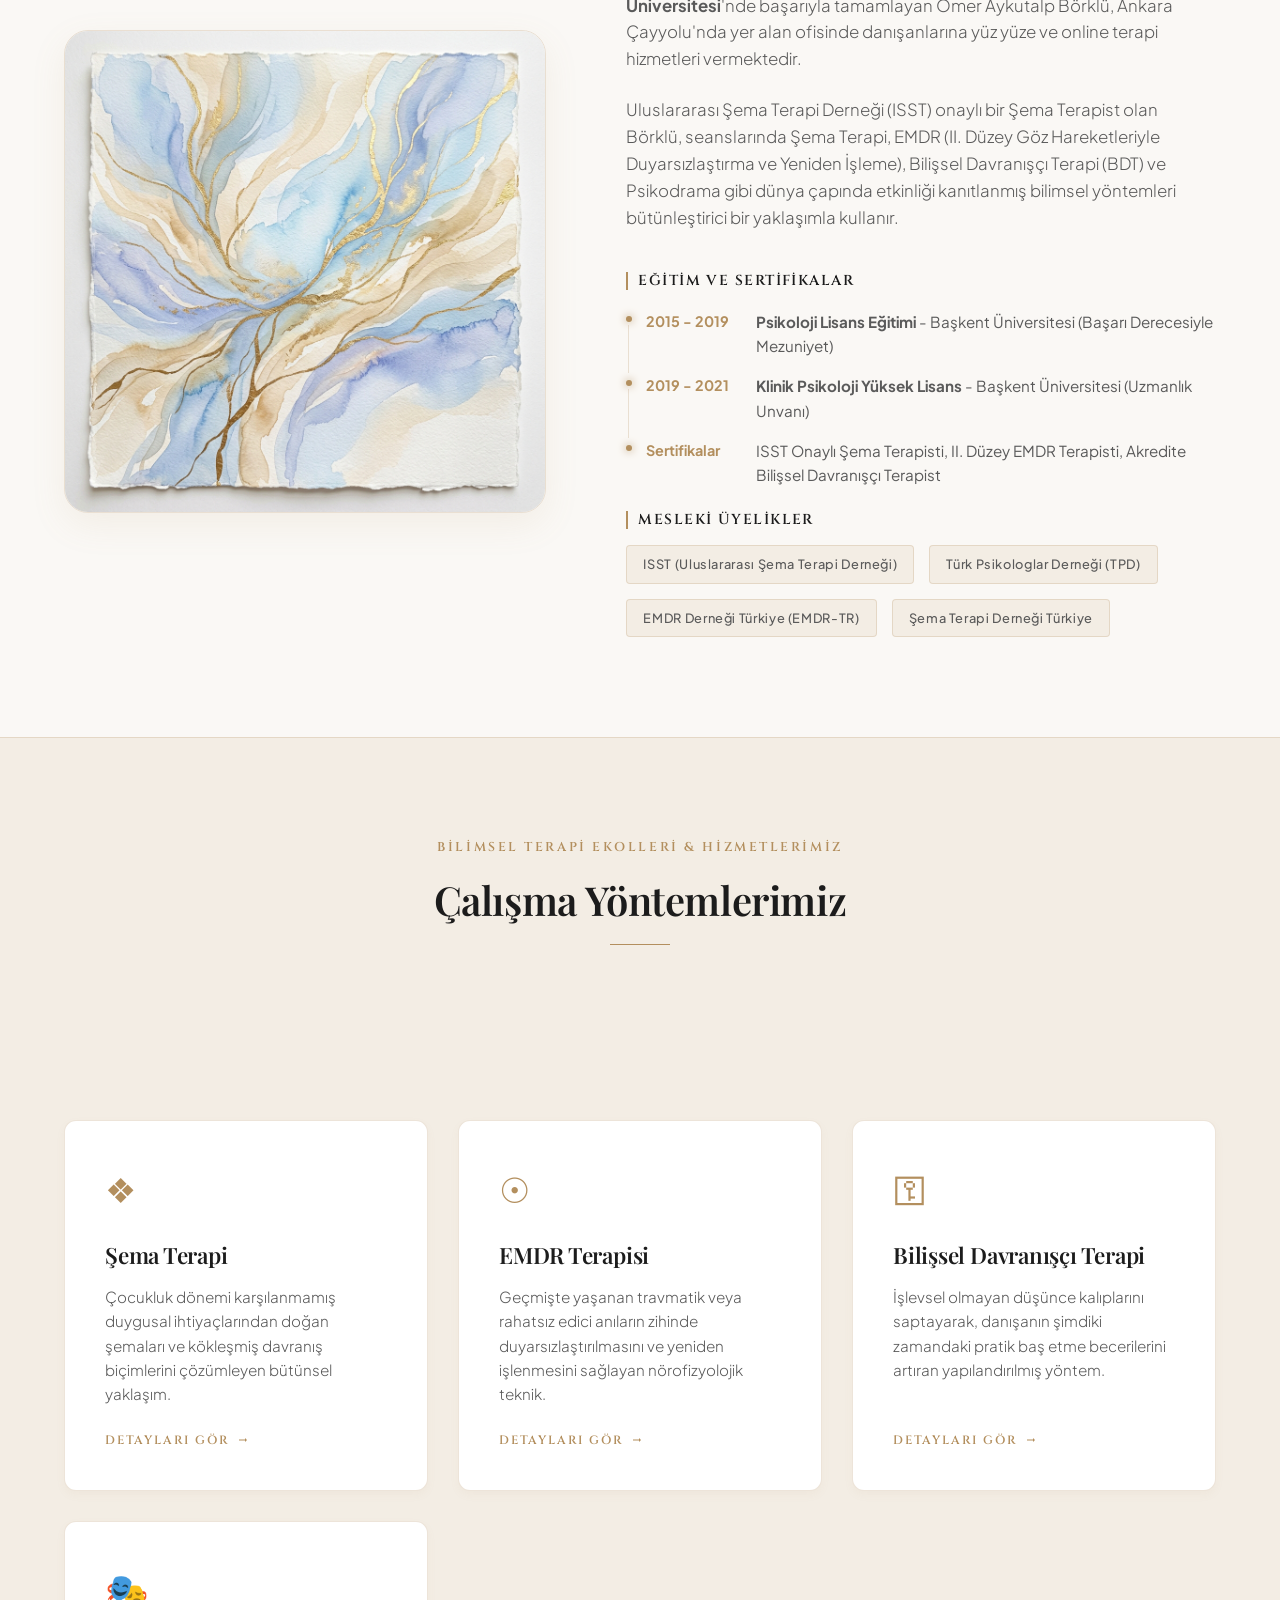
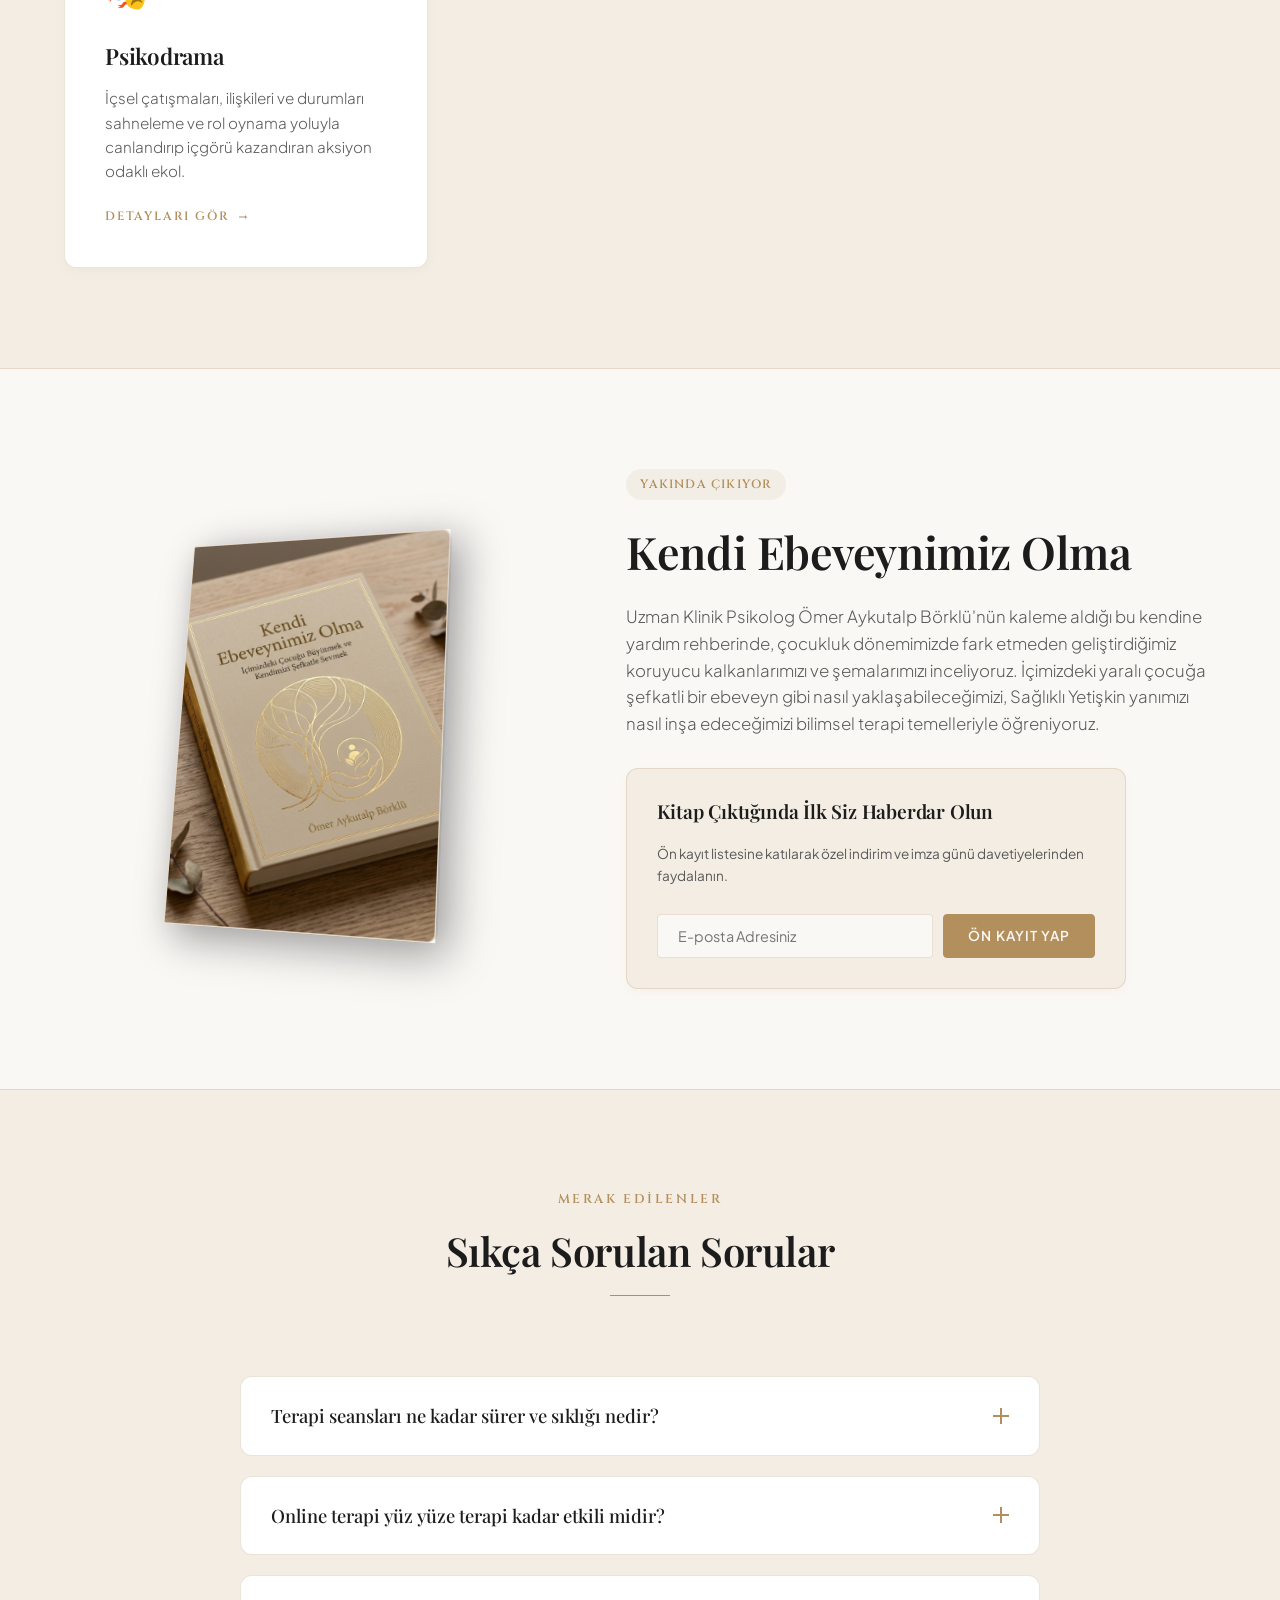
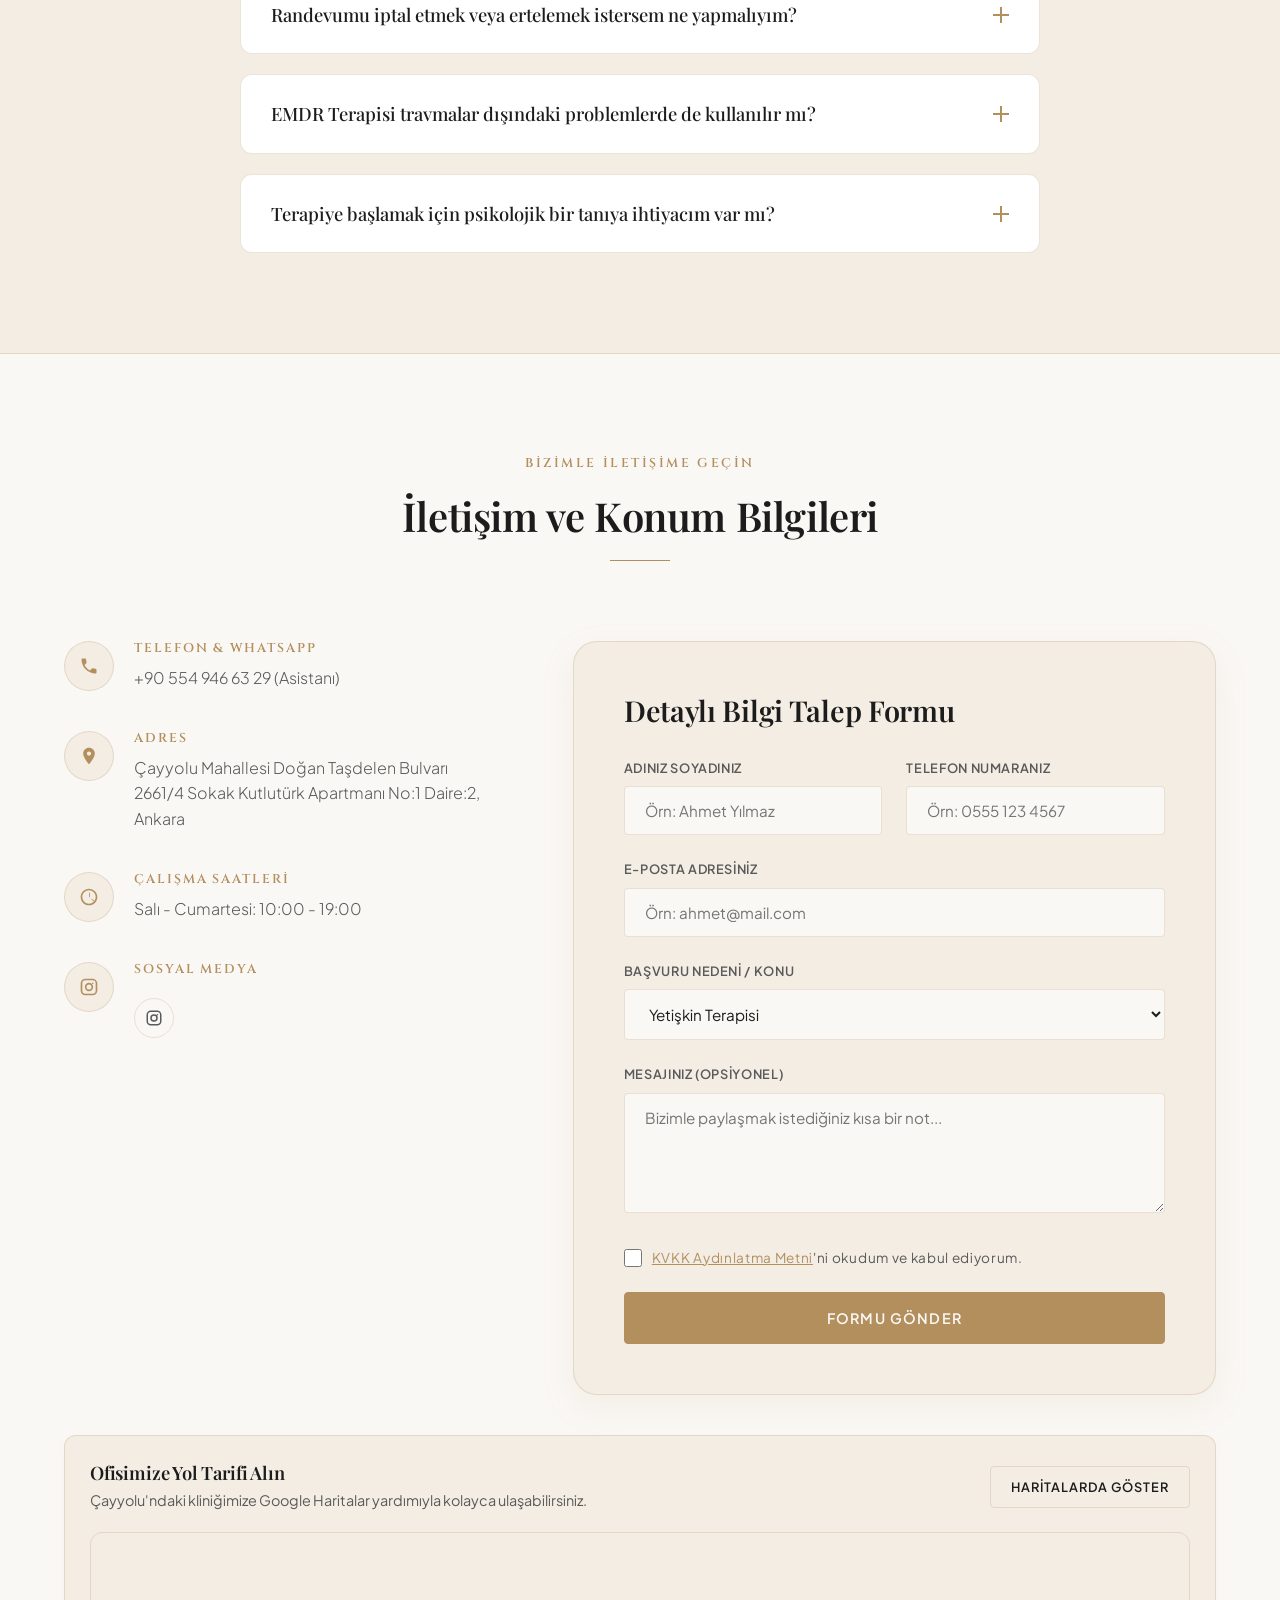
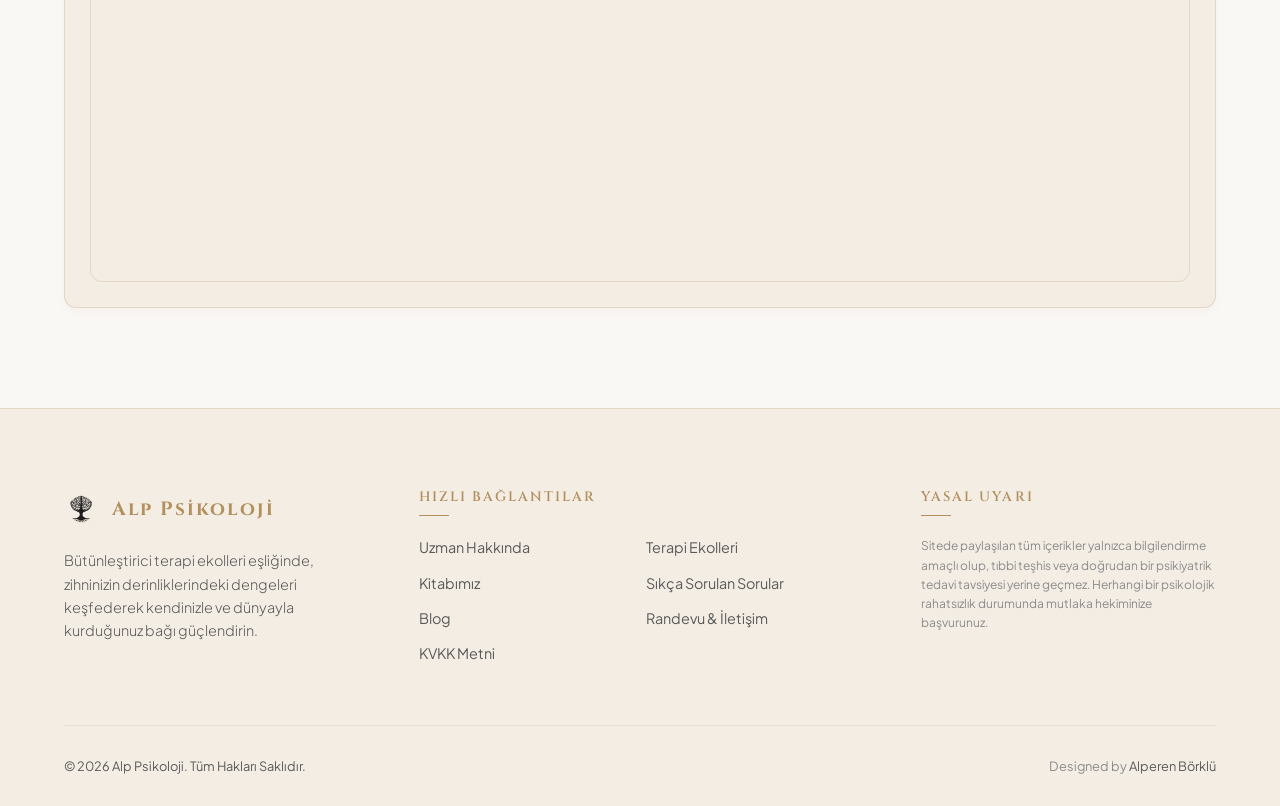
==== commit 99d761fe: "Fix blog page scroll lock on modal close and remove redundant Ana Sayfa links" ====
--- a/index.html
+++ b/index.html
@@ -74,7 +74,6 @@
             
             <nav>
                 <ul class="nav-list">
-                    <li><a href="#home" class="nav-link active">Ana Sayfa</a></li>
                     <li><a href="#about" class="nav-link">Hakkımda</a></li>
                     <li><a href="#services" class="nav-link">Hizmetler</a></li>
                     <li><a href="#book" class="nav-link">Kitap</a></li>
@@ -102,7 +101,6 @@
     <!-- Mobile Nav Drawer Overlay -->
     <div class="mobile-nav-overlay" id="mobile-nav">
         <ul class="mobile-nav-list">
-            <li><a href="#home" class="mobile-nav-link">Ana Sayfa</a></li>
             <li><a href="#about" class="mobile-nav-link">Hakkımda</a></li>
             <li><a href="#services" class="mobile-nav-link">Hizmetler</a></li>
             <li><a href="#book" class="mobile-nav-link">Kitap</a></li>
@@ -517,7 +515,6 @@
             <div class="footer-col">
                 <h4 class="footer-title">Hızlı Bağlantılar</h4>
                 <div class="footer-links">
-                    <a href="index.html#home">Ana Sayfa</a>
                     <a href="index.html#about">Uzman Hakkında</a>
                     <a href="index.html#services">Terapi Ekolleri</a>
                     <a href="index.html#book">Kitabımız</a>
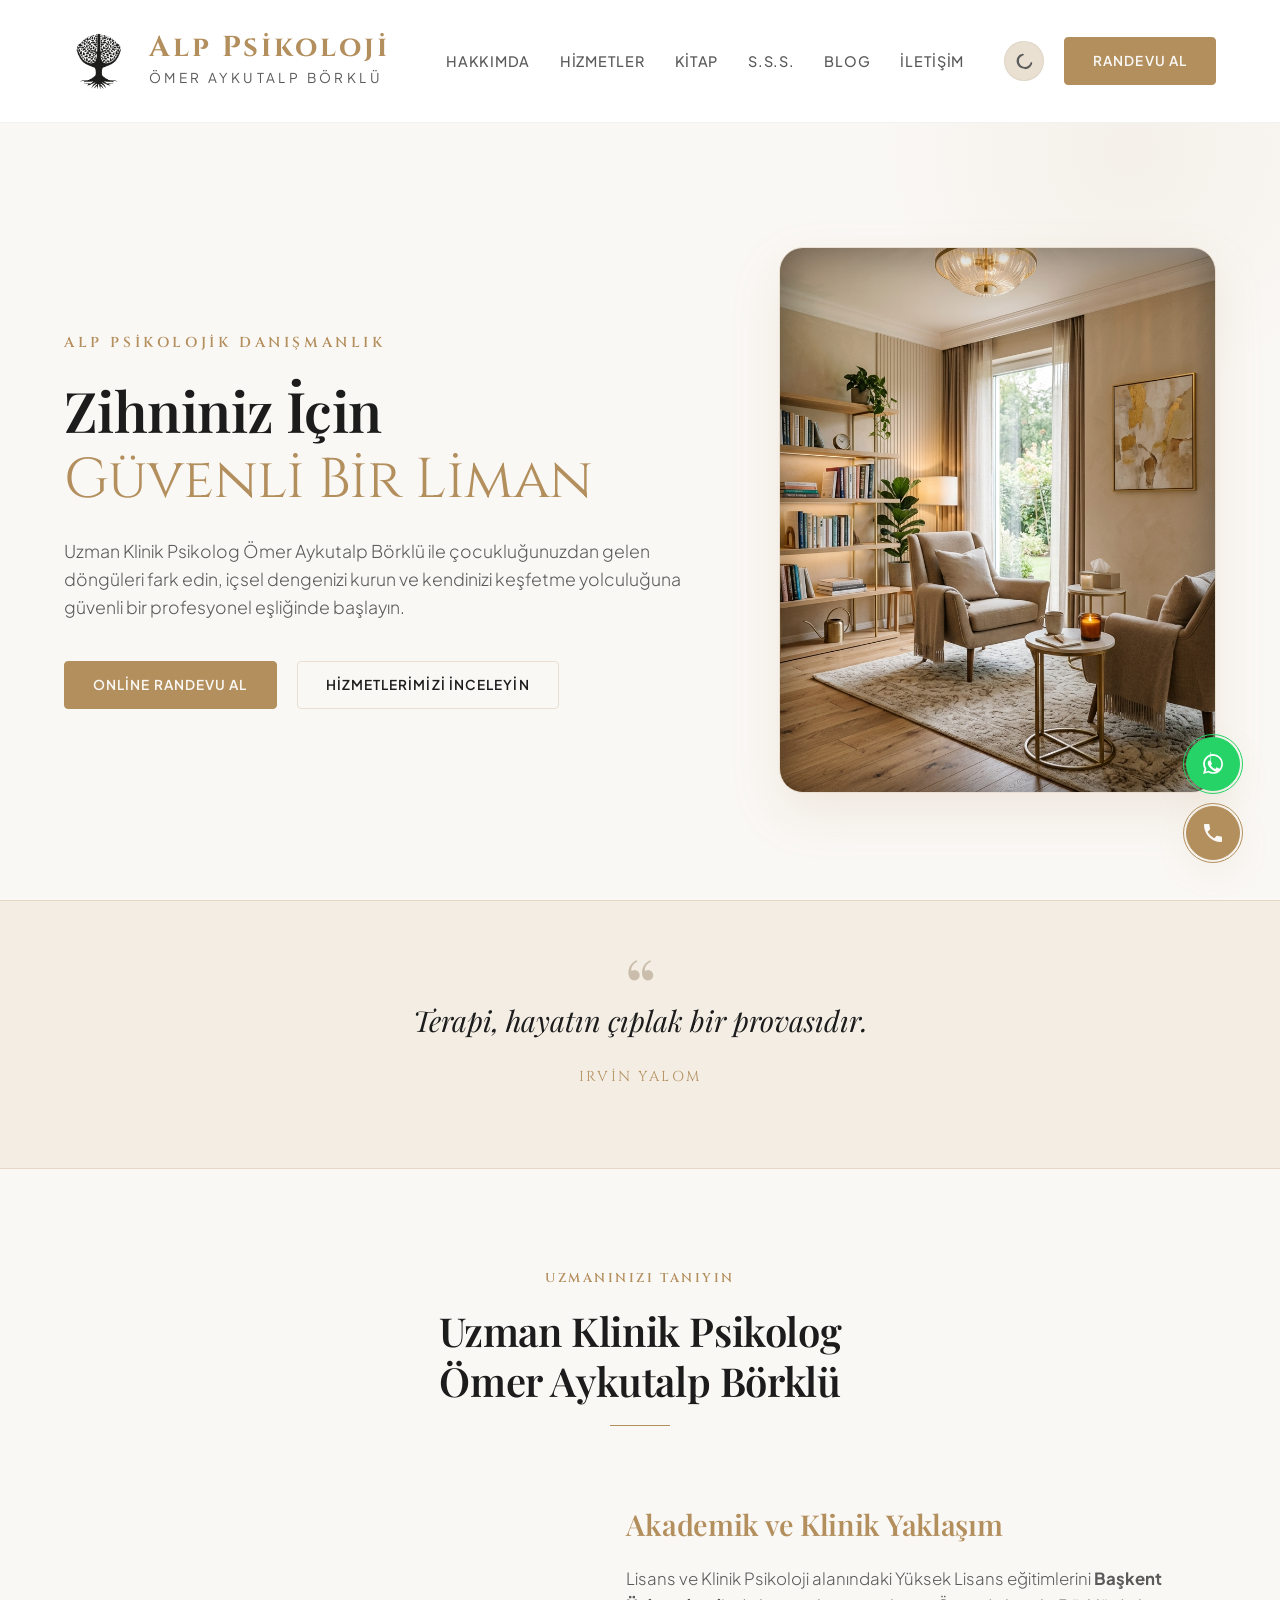
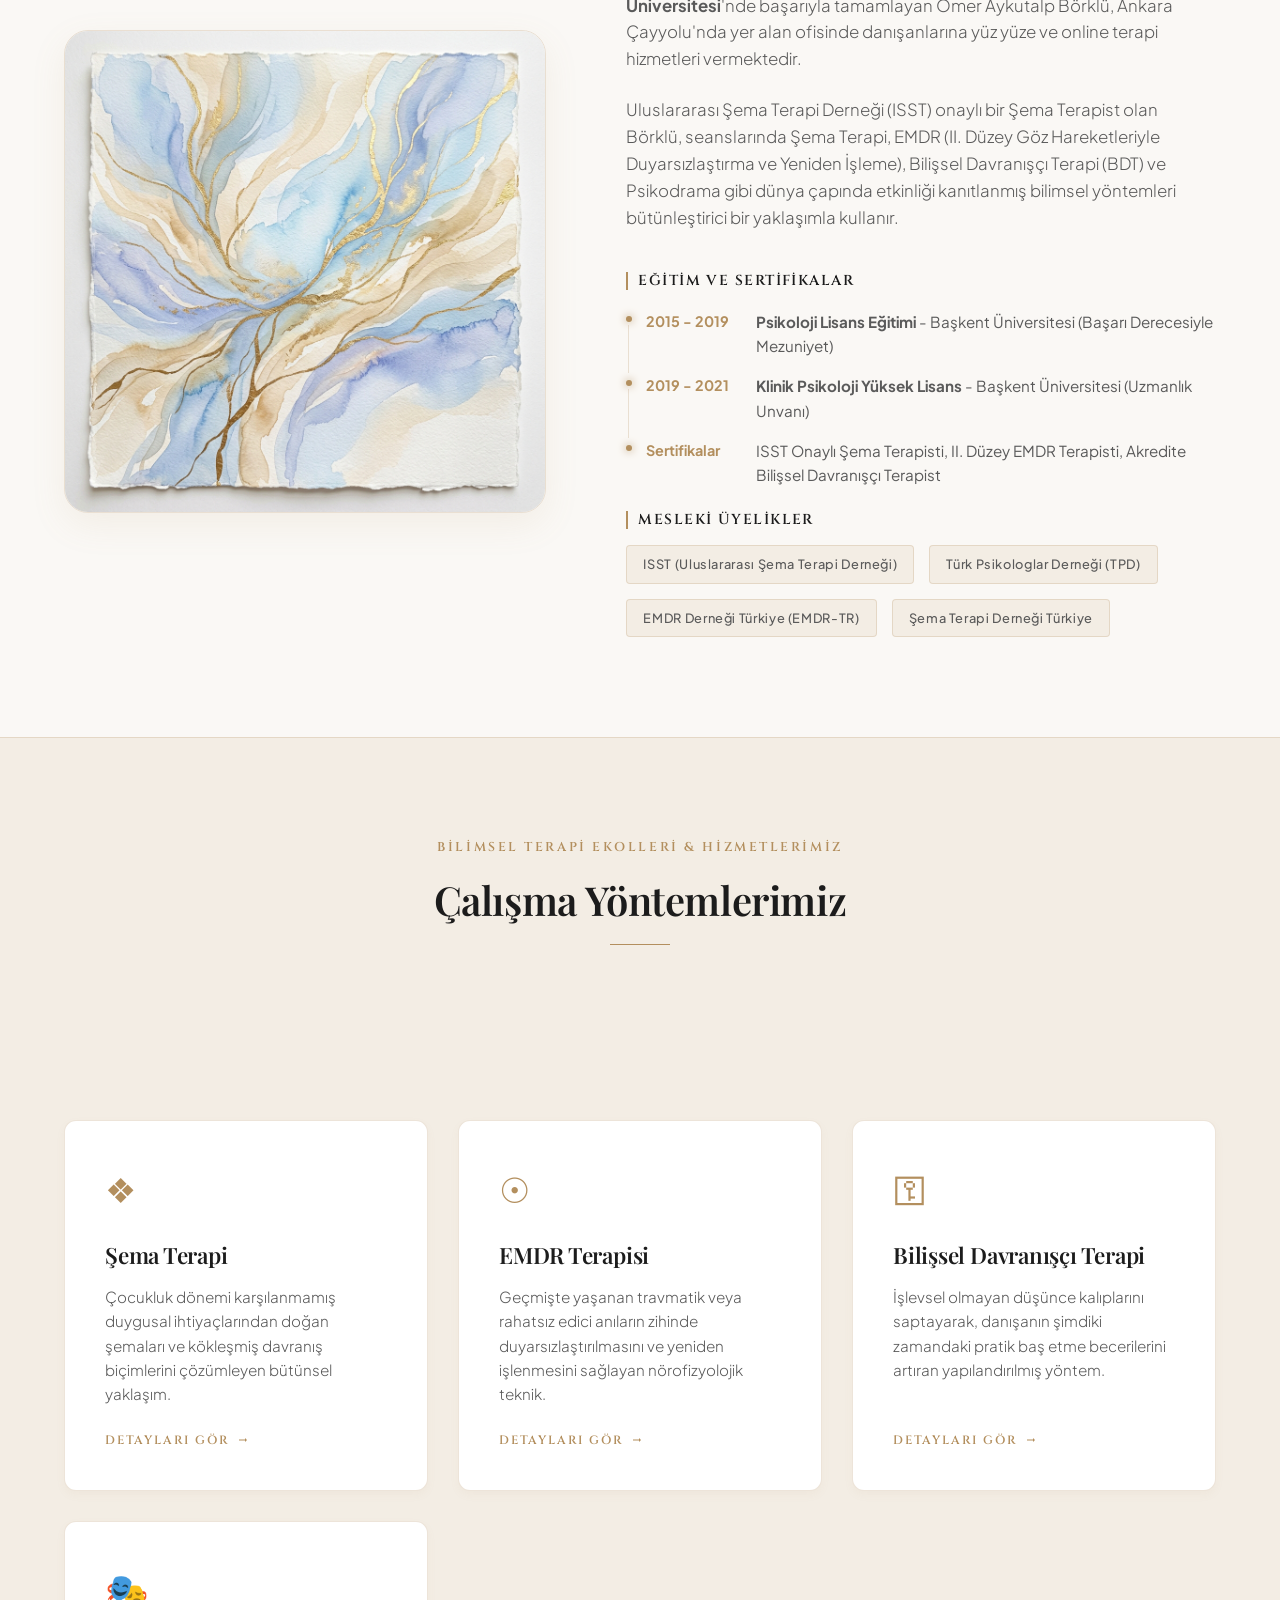
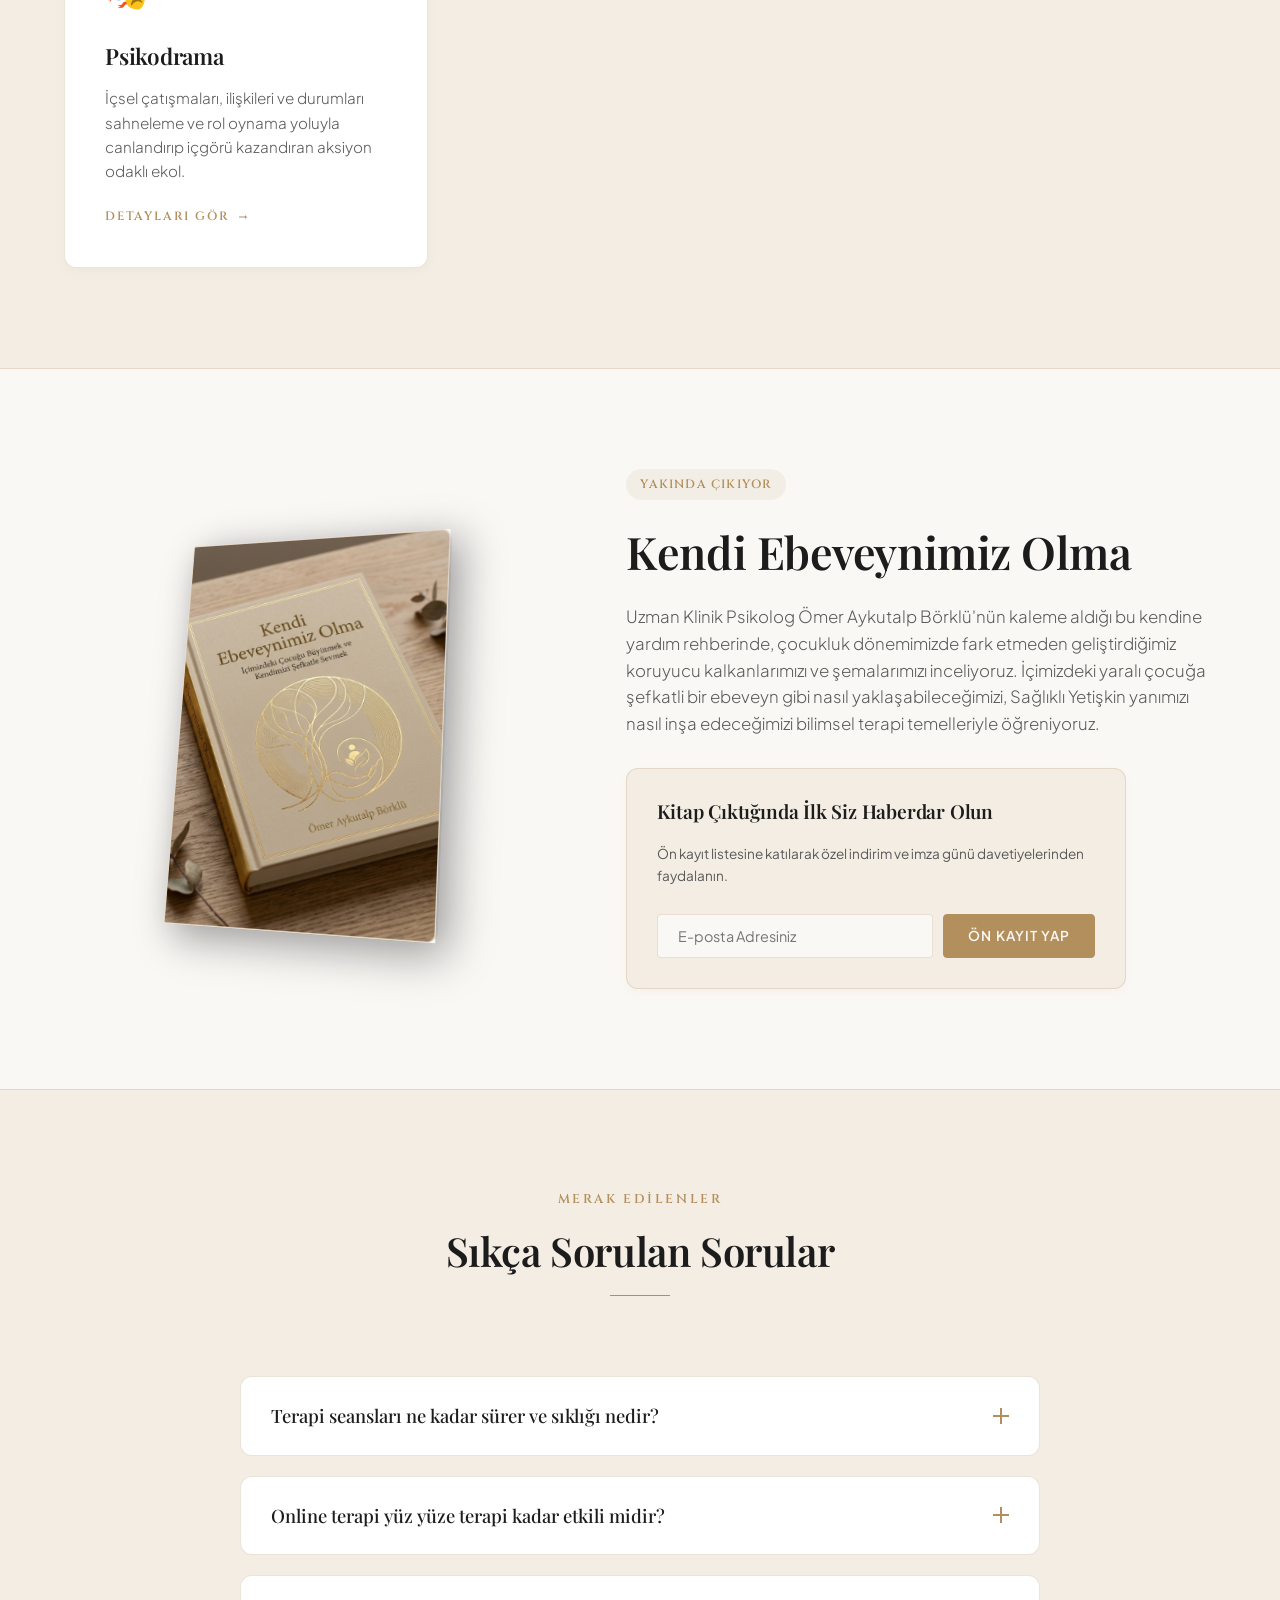
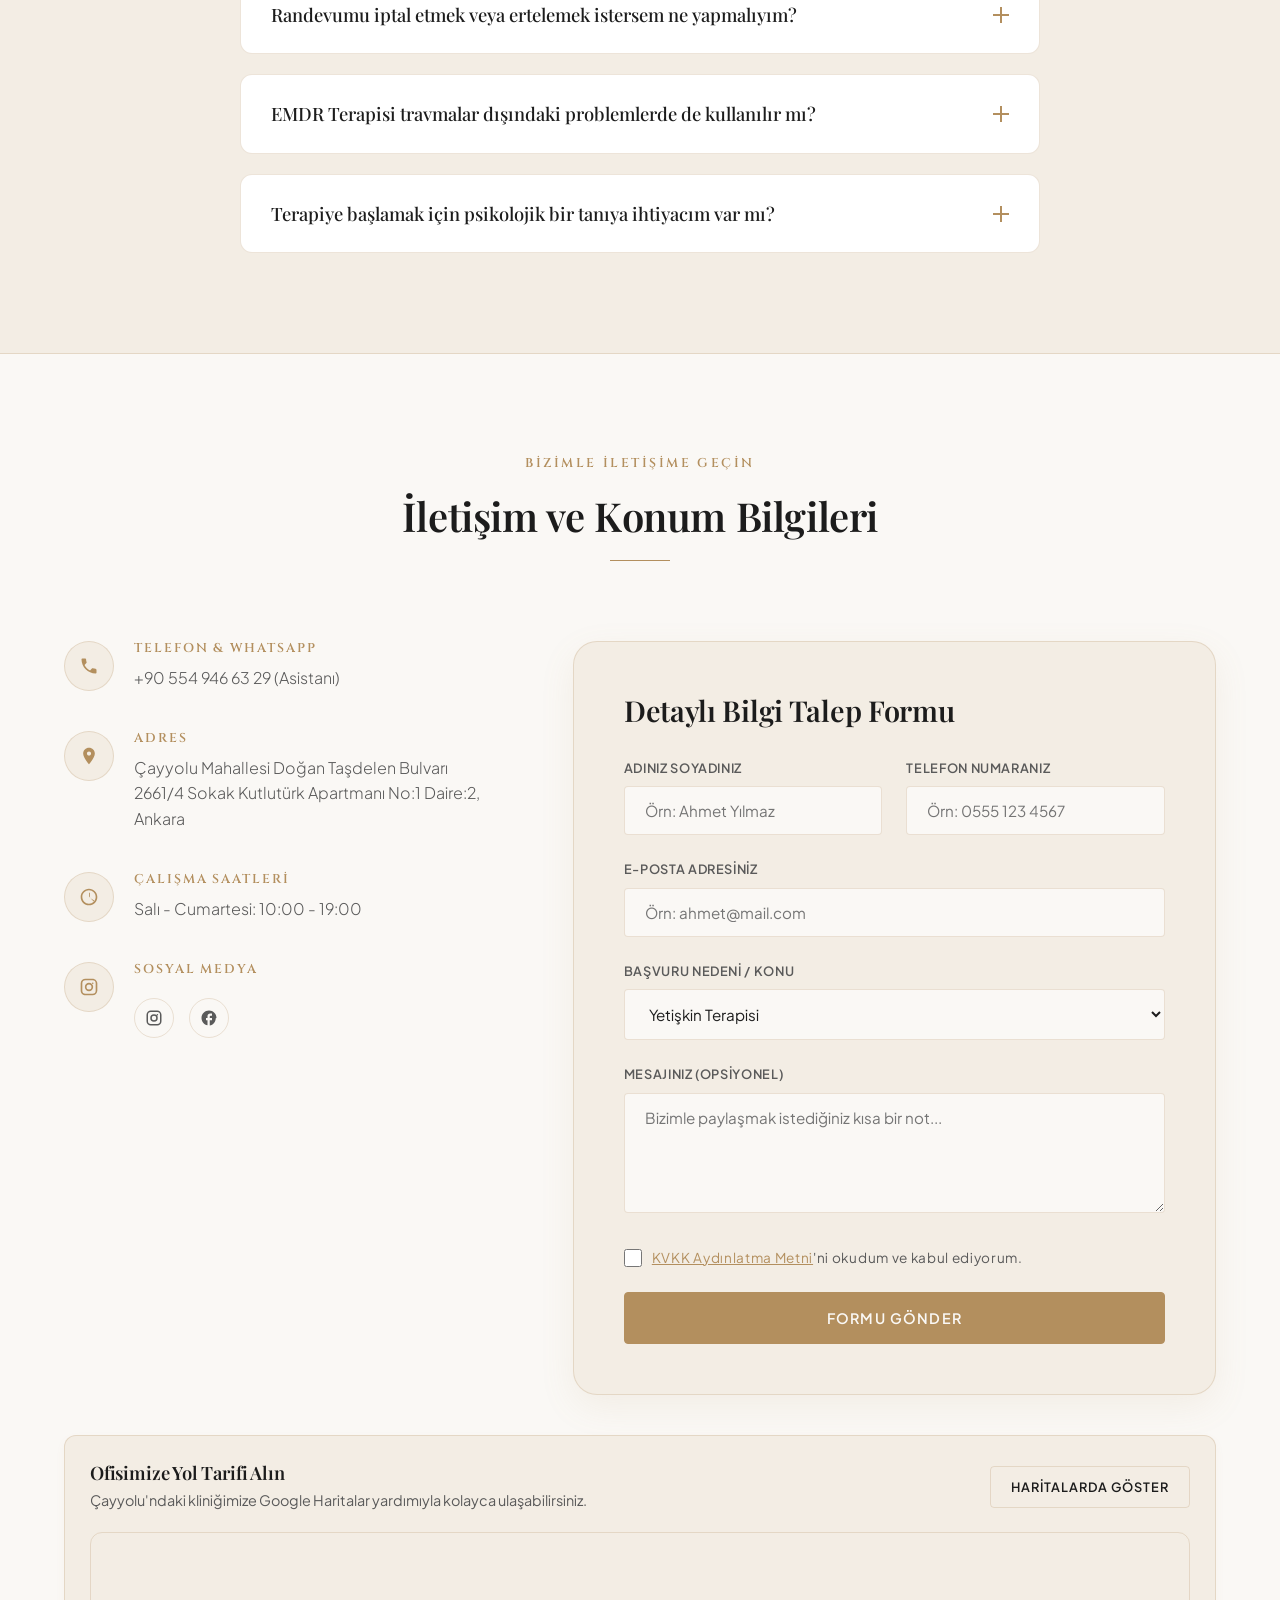
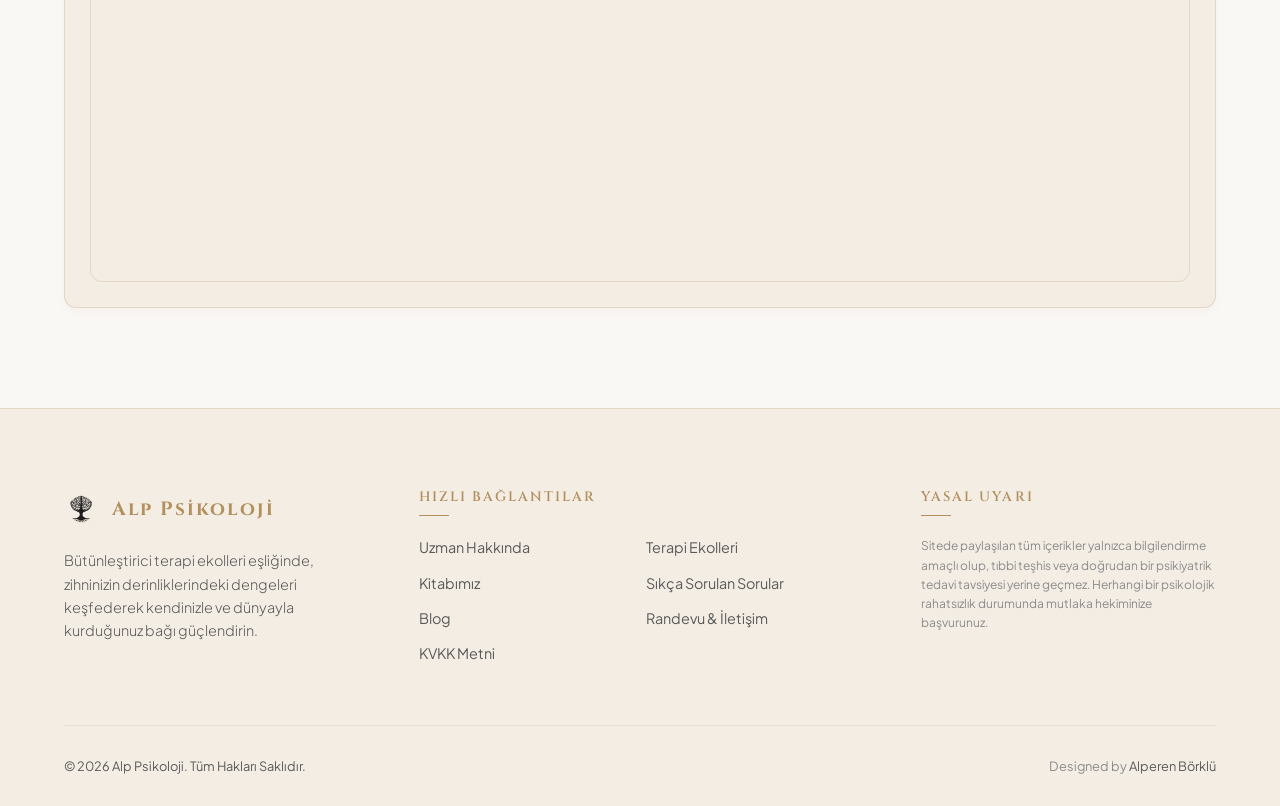
==== commit d48c8c6a: "Add Facebook link and icon to social media contacts section" ====
--- a/index.html
+++ b/index.html
@@ -52,6 +52,9 @@
         <symbol id="icon-instagram" viewBox="0 0 24 24">
             <path d="M7.8 2h8.4C19.4 2 22 4.6 22 7.8v8.4a5.8 5.8 0 0 1-5.8 5.8H7.8C4.6 22 2 19.4 2 16.2V7.8A5.8 5.8 0 0 1 7.8 2zm-.2 2A3.6 3.6 0 0 0 4 7.6v8.8A3.6 3.6 0 0 0 7.6 20h8.8a3.6 3.6 0 0 0 3.6-3.6V7.6A3.6 3.6 0 0 0 16.4 4H7.6zm8.9 2.5a1 1 0 1 1 0 2 1 1 0 0 1 0-2zM12 7a5 5 0 1 1 0 10 5 5 0 0 1 0-10zm0 2a3 3 0 1 0 0 6 3 3 0 0 0 0-6z"/>
         </symbol>
+        <symbol id="icon-facebook" viewBox="0 0 24 24">
+            <path d="M22 12c0-5.52-4.48-10-10-10S2 6.48 2 12c0 4.84 3.44 8.87 8 9.8V15H8v-3h2V9.5C10 7.57 11.57 6 13.5 6H16v3h-2c-.55 0-1 .45-1 1v2h3v3h-3v6.95c4.56-.93 8-4.96 8-9.75z"/>
+        </symbol>
         <symbol id="icon-doktortakvimi" viewBox="0 0 24 24">
             <!-- Calendar style vector representing Doctor Calendar -->
             <path d="M19 4h-1V2h-2v2H8V2H6v2H5c-1.11 0-1.99.9-1.99 2L3 20c0 1.1.89 2 2 2h14c1.1 0 2-.9 2-2V6c0-1.1-.9-2-2-2zm0 16H5V10h14v10zm-2-7h-5v5h5v-5z"/>
@@ -63,7 +66,7 @@
        ========================================================================== -->
     <header>
         <div class="container header-container">
-            <a href="#home" class="logo-link">
+            <a href="index.html" class="logo-link">
                 <img src="logo-psikolog-aykutalp-börklü.png" alt="Alp Psikoloji Logo" class="logo-img logo-dark-theme">
                 <img src="logo-psikolog-aykutalp-börklü-siyah.png" alt="Alp Psikoloji Logo" class="logo-img logo-light-theme">
                 <div class="brand-text">
@@ -434,6 +437,9 @@
                                     <a href="https://www.instagram.com/psikologaykutalpborklu/" target="_blank" class="social-circle" aria-label="Instagram">
                                         <svg><use href="#icon-instagram"></use></svg>
                                     </a>
+                                    <a href="https://www.facebook.com/AlpPsikoloji/" target="_blank" class="social-circle" aria-label="Facebook">
+                                        <svg><use href="#icon-facebook"></use></svg>
+                                    </a>
                                 </div>
                             </div>
                         </div>
